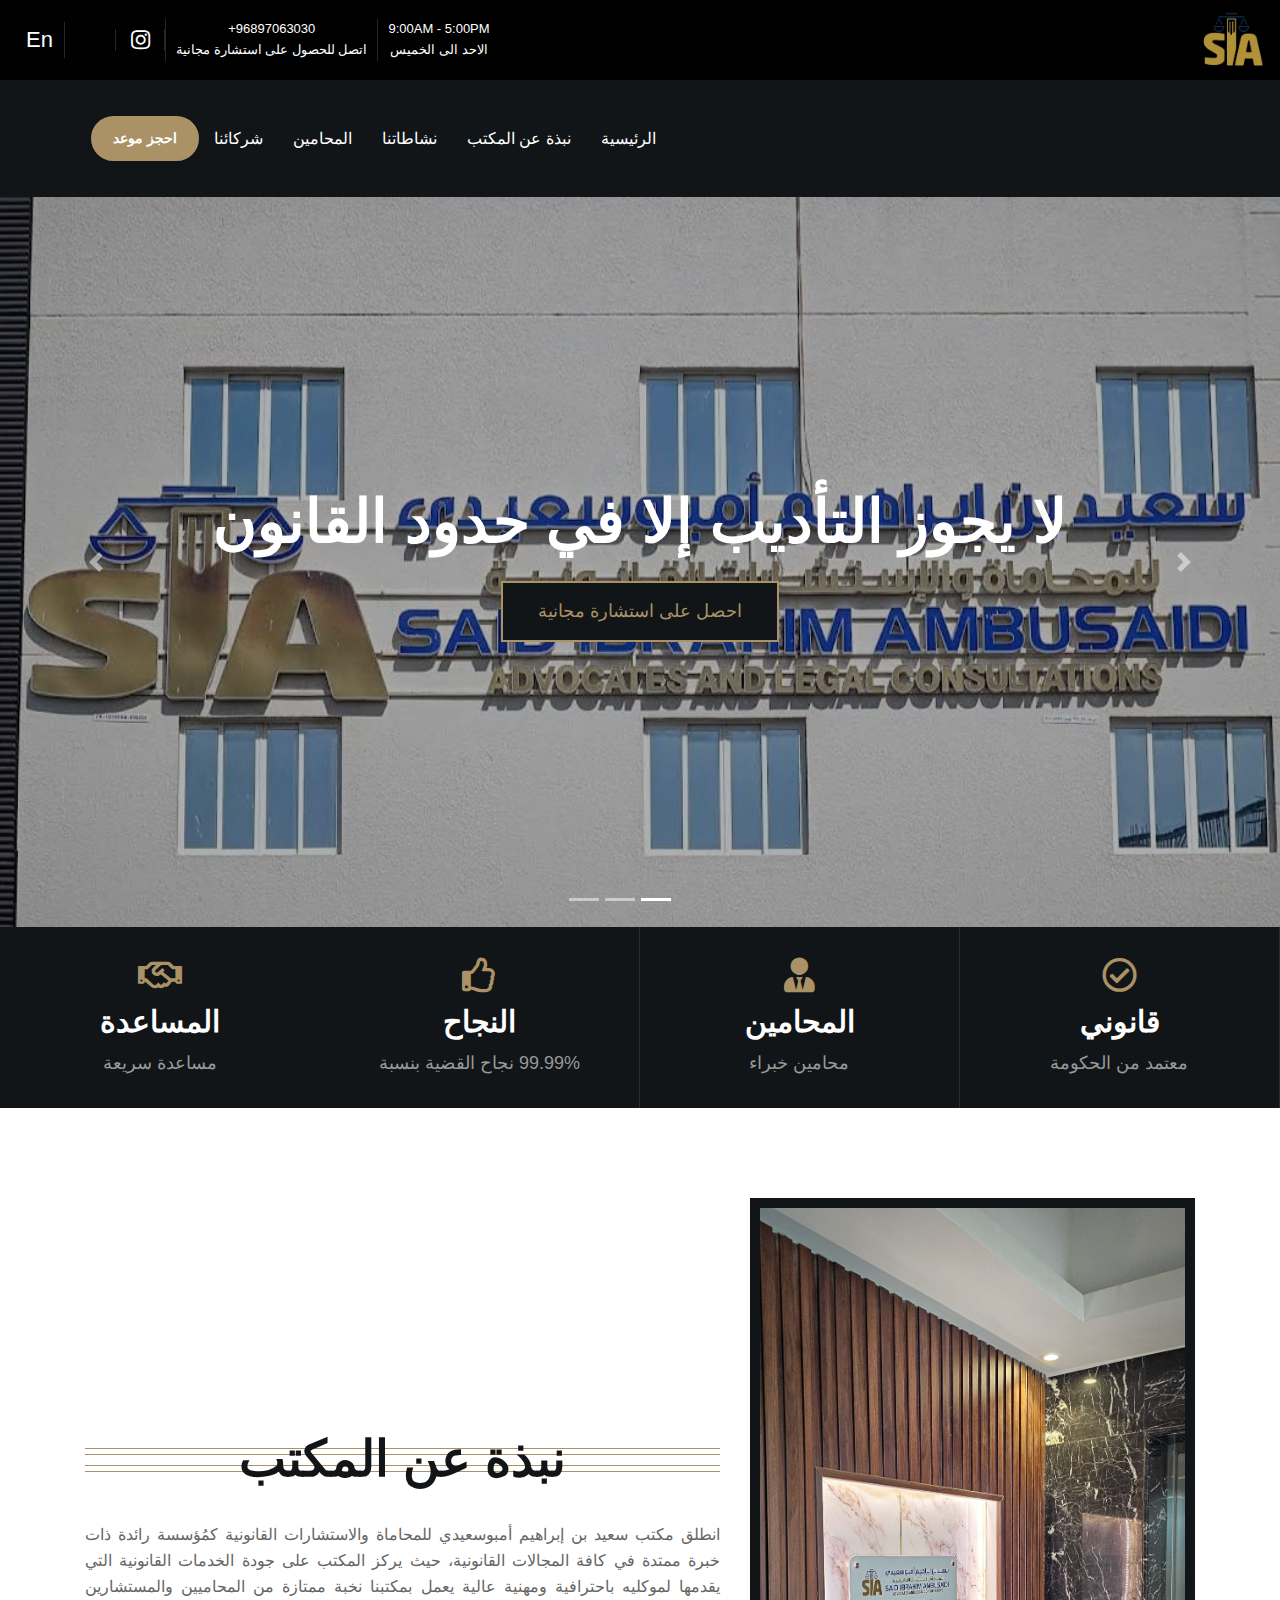
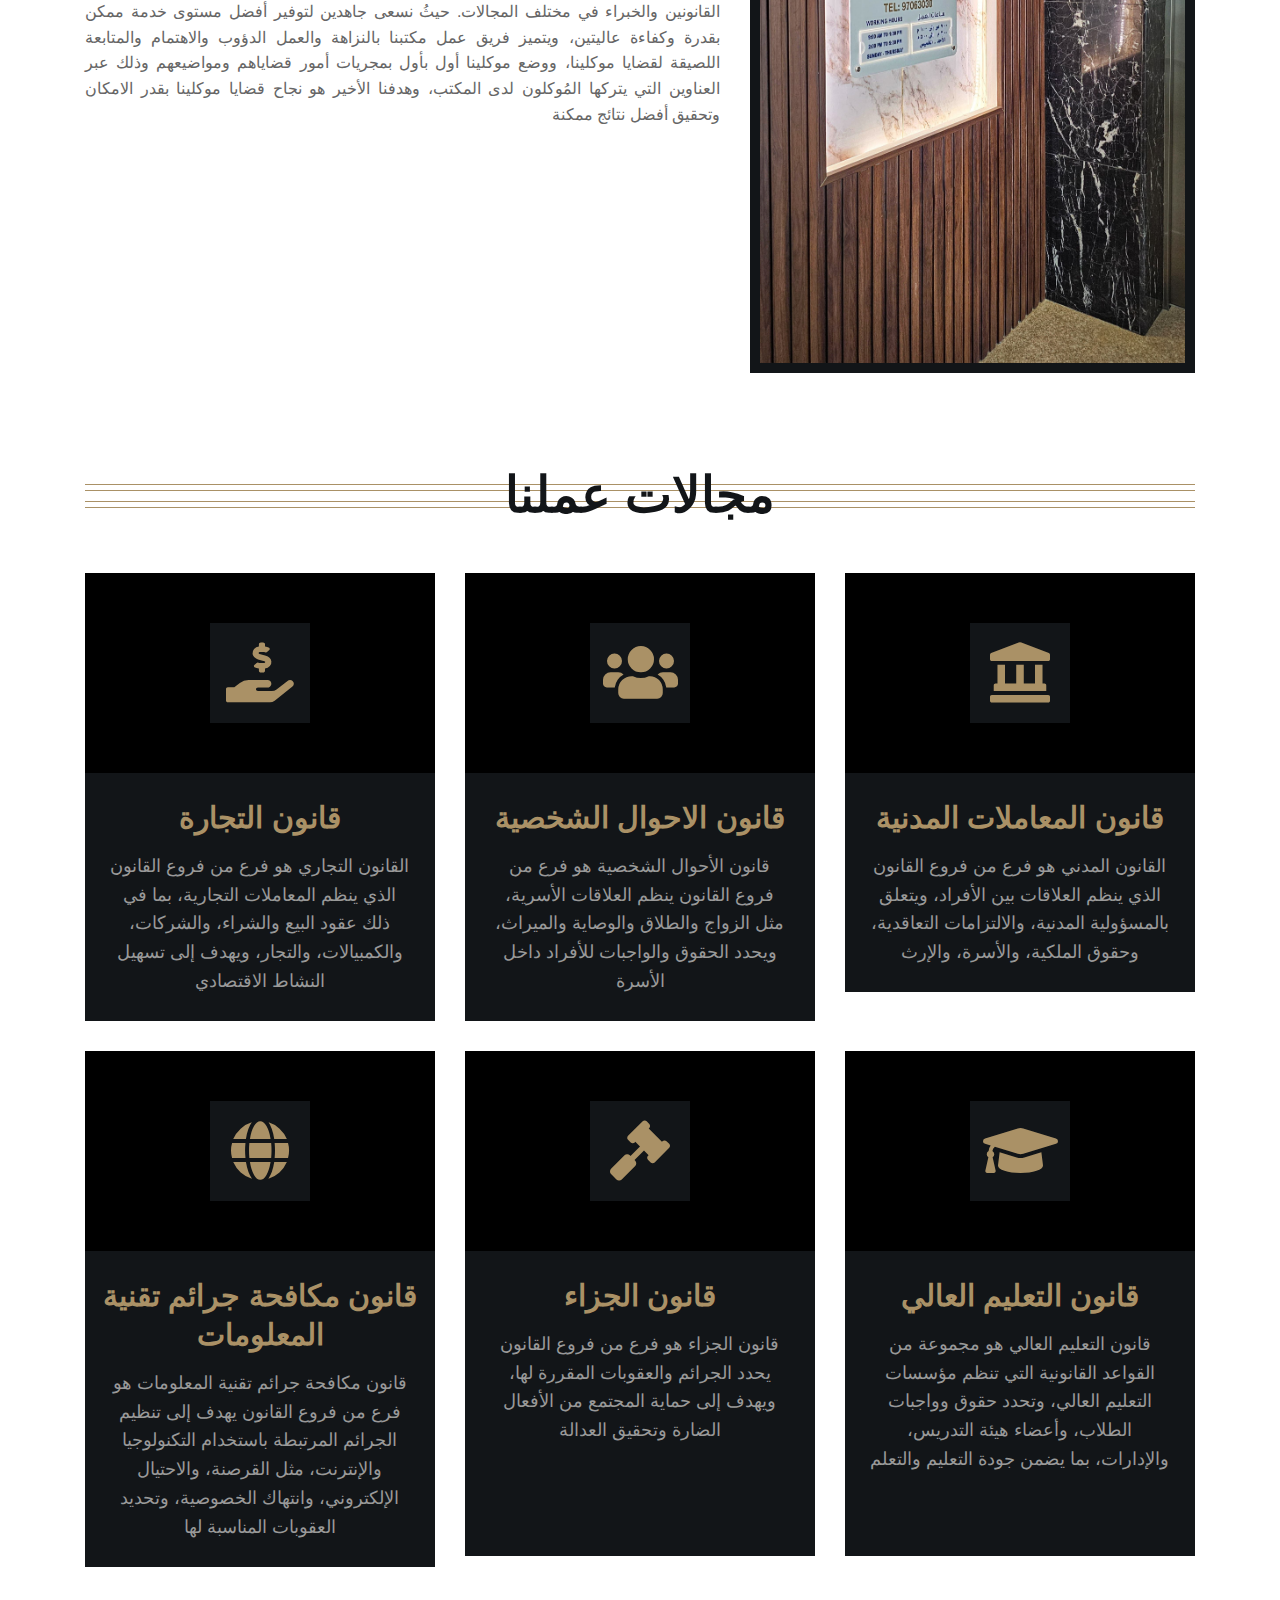
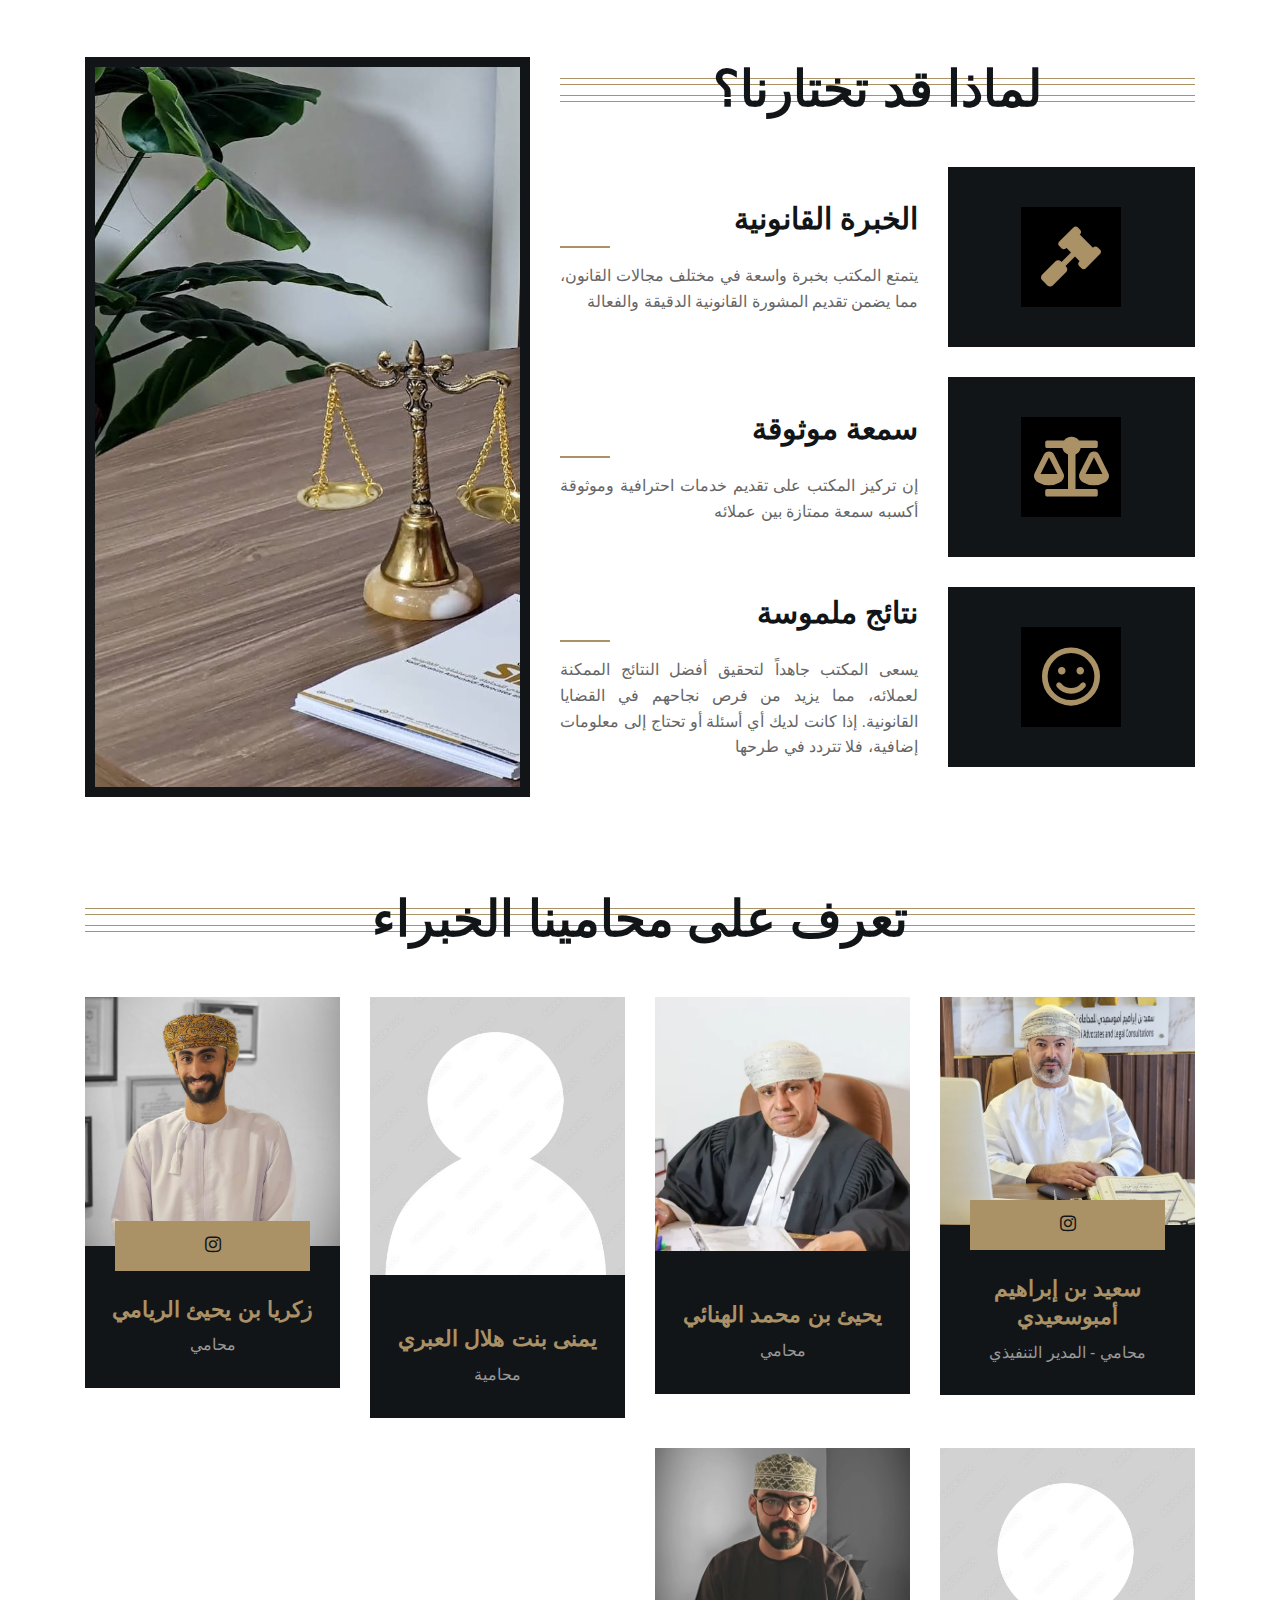
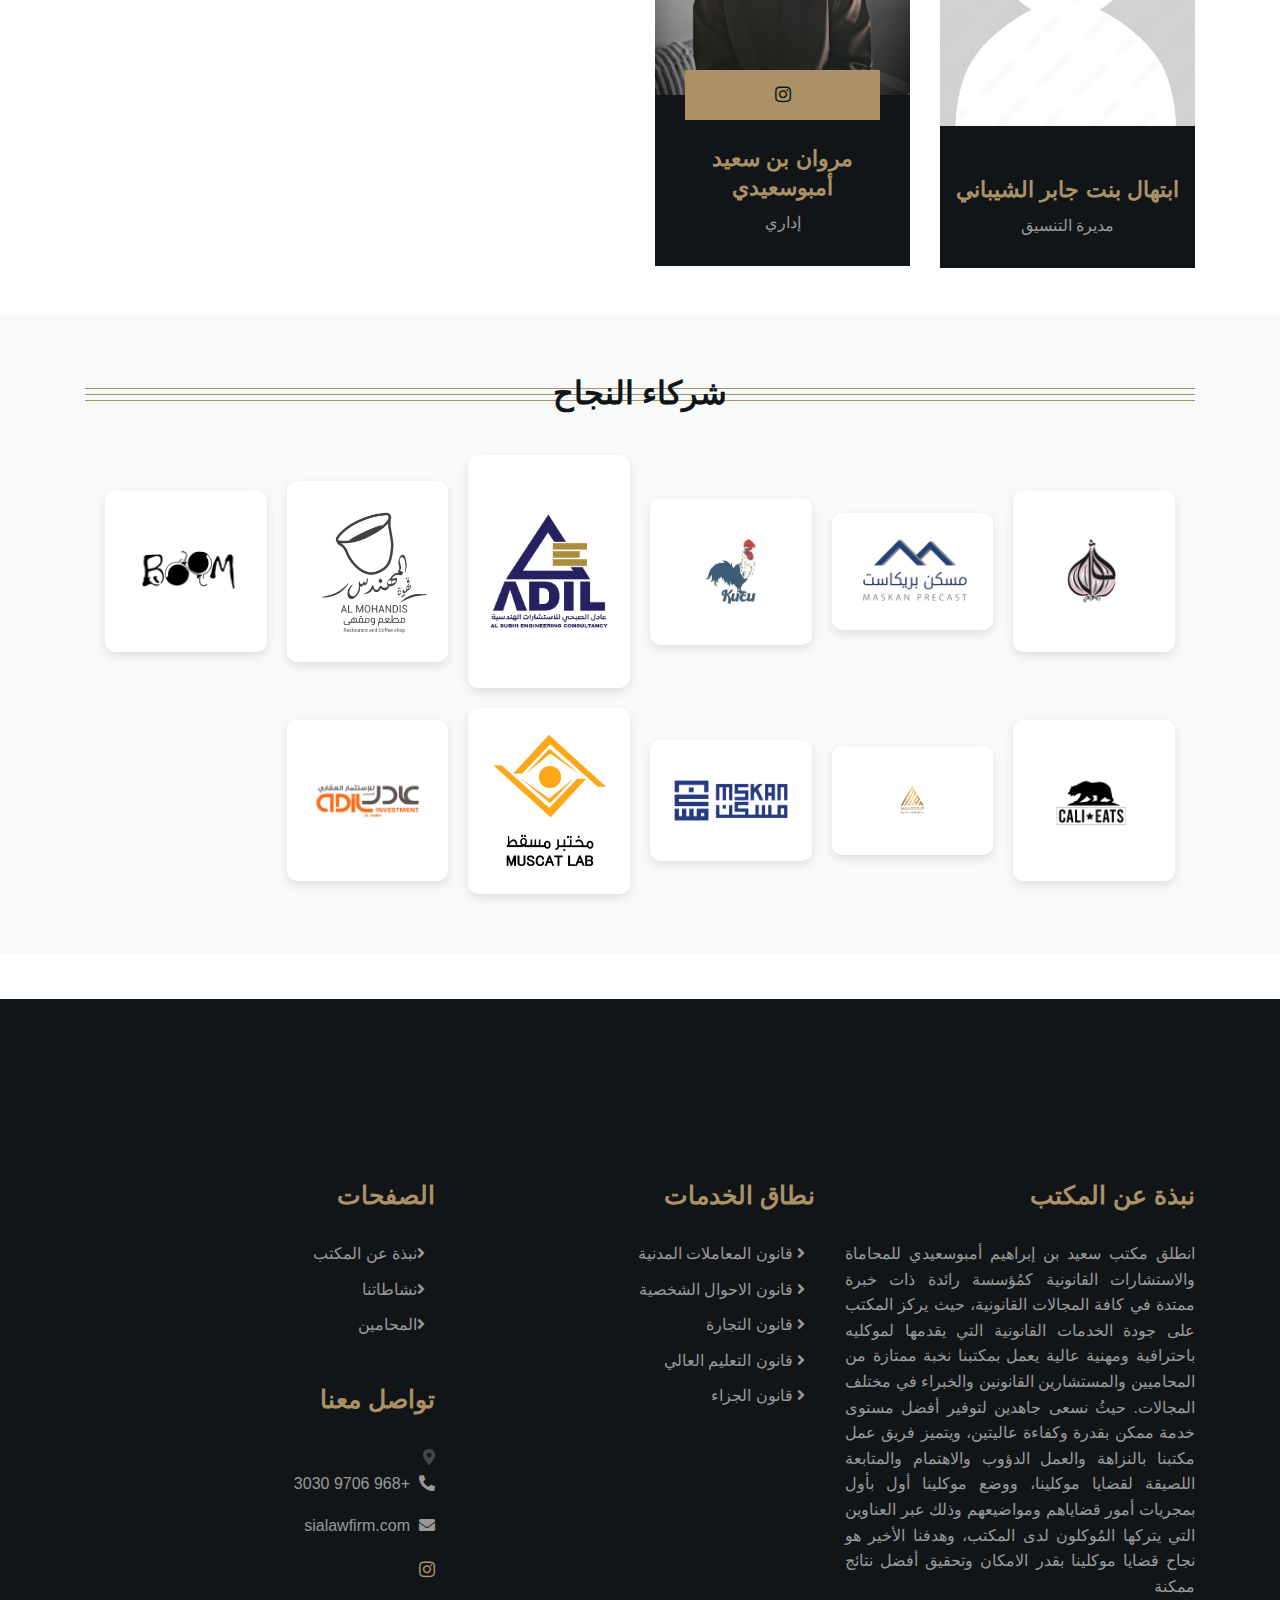
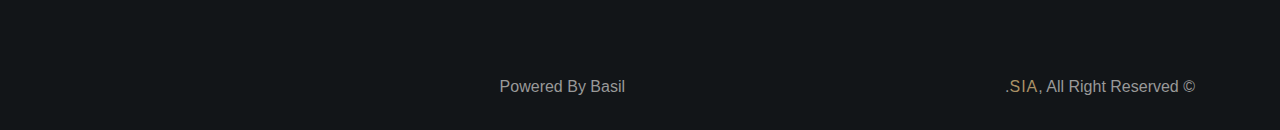
==== index.html @ b03de2af "Update index.html" ====
<!DOCTYPE html>
<html lang="ar">
    <head>
        <meta charset="utf-8">
        <title>مكتب سعيد بن إبراهيم أمبوسعيدي</title>
        <meta content="width=device-width, initial-scale=1.0" name="viewport">
        <meta content="Law Firm Website Template" name="keywords">
        <meta content="Law Firm Website Template" name="description">

        <!-- Favicon -->
        <link href="img/favicon.ico" rel="icon">

        <!-- Google Font -->
        <link href="https://fonts.googleapis.com/css2?family=EB+Garamond:ital,wght@1,600;1,700;1,800&family=Roboto:wght@400;500&display=swap" rel="stylesheet"> 
        
        <!-- CSS Libraries -->
        <link href="https://stackpath.bootstrapcdn.com/bootstrap/4.4.1/css/bootstrap.min.css" rel="stylesheet">
        <link href="https://cdnjs.cloudflare.com/ajax/libs/font-awesome/5.10.0/css/all.min.css" rel="stylesheet">
        <link href="lib/animate/animate.min.css" rel="stylesheet">
        <link href="lib/owlcarousel/assets/owl.carousel.min.css" rel="stylesheet">

        <!-- Template Stylesheet -->
        <link href="css/arabic.css" rel="stylesheet">
    </head>

    <body>
        <div class="wrapper">
          <!-- Top Bar Start -->
<div class="top-bar">
    <div class="container-fluid">
        <div class="row align-items-center">
            <!-- Logo -->
            <div class="col-auto"> <!-- Use col-auto to fit the logo size -->
                <div class="logo">
                    <a href="index.html">
                        <img src="img/logo.png" alt="Logo">
                    </a>
                </div>
            </div>

            <!-- Top Bar Right Content -->
            <div class="col">
                <div class="top-bar-right d-flex align-items-center justify-content-end">
                    <!-- Text Sections -->
                    <div class="text">
                        <p>9:00AM - 5:00PM</p>
                        <p> الاحد الى الخميس</p>
                    </div>
                    <div class="text">
                        <p>96897063030+</p>
                        <p>اتصل للحصول على استشارة مجانية</p>
                    </div>

                    <!-- Social Icons -->
                    <div class="social">
                        <a href="https://www.instagram.com/said_ambusidi/" target="_blank">
                            <i class="fab fa-instagram"></i>
                        </a>
                        <a href="https://maps.app.goo.gl/tD8fCXT9x3HHtCG5A" target="_blank" rel="noopener noreferrer"></a>
                        <a href="en.html">En</a>
                    </div>
                </div>
            </div>
        </div>
    </div>
</div>
<!-- Top Bar End -->

            <!-- Nav Bar Start -->
            <div class="nav-bar">
                <div class="container-fluid">
                    <nav class="navbar navbar-expand-lg bg-dark navbar-dark">
                        <a href="#" class="navbar-brand">القائمة</a>
                        <button type="button" class="navbar-toggler" data-toggle="collapse" data-target="#navbarCollapse">
                            <span class="navbar-toggler-icon"></span>
                        </button>

                        <div class="collapse navbar-collapse justify-content-between" id="navbarCollapse">
                            <div class="navbar-nav mr-auto">
                                <a href="index.html" class="nav-item nav-link">الرئيسية</a>
                                <a href="#about" class="nav-item nav-link">نبذة عن المكتب</a>
                                <a href="#service" class="nav-item nav-link">نشاطاتنا</a>
                                <a href="#team" class="nav-item nav-link">المحامين</a>
                                <a href="#partners" class="nav-item nav-link">شركائنا</a>
                                <a class="btn btn-primary mt-2" href="https://wa.me/96897063030" target="_blank">احجز موعد</a>
                            </div>
                        </div>
                        
                    </nav>
                </div>
            </div>
            <!-- Nav Bar End -->
            
            
            <!-- Carousel Start -->
            <div id="carousel" class="carousel slide" data-ride="carousel">
                <ol class="carousel-indicators">
                    <li data-target="#carousel" data-slide-to="0" class="active"></li>
                    <li data-target="#carousel" data-slide-to="1"></li>
                    <li data-target="#carousel" data-slide-to="2"></li>
                </ol>
                <div class="carousel-inner">
                    <div class="carousel-item active">
                        <img src="img/image1.jpg" alt="Image1">
                        <div class="carousel-caption">
                            <h1 class="animated fadeInLeft"></h1>
                            <a class="btn animated fadeInUp" href="https://wa.me/96897063030" target="_blank">احصل على استشارة مجانية</a>
                        </div>
                    </div>

                    <div class="carousel-item">
                        <img src="img/image2.jpg" alt="Image2">
                        <div class="carousel-caption">
                            <h1 class="animated fadeInLeft"></h1>
                            <a class="btn animated fadeInUp" href="https://wa.me/96897063030" target="_blank">احصل على استشارة مجانية</a>
                        </div>
                    </div>

                    <div class="carousel-item">
                        <img src="img/image3.jpg" alt="Image3">
                        <div class="carousel-caption">
                            <h1 class="animated fadeInLeft"></h1>
                            <a class="btn animated fadeInUp" href="https://wa.me/96897063030" target="_blank">احصل على استشارة مجانية</a>
                        </div>
                    </div>
                </div>

                <a class="carousel-control-prev" href="#carousel" role="button" data-slide="prev">
                    <span class="carousel-control-prev-icon" aria-hidden="true"></span>
                    <span class="sr-only">Previous</span>
                </a>
                <a class="carousel-control-next" href="#carousel" role="button" data-slide="next">
                    <span class="carousel-control-next-icon" aria-hidden="true"></span>
                    <span class="sr-only">Next</span>
                </a>
            </div>
            <!-- Carousel End -->
            
            
            <!-- Top Feature Start-->
            <div class="feature-top">
                <div class="container-fluid">
                    <div class="row align-items-center">
                        <div class="col-md-3 col-sm-6">
                            <div class="feature-item">
                                <i class="far fa-check-circle"></i>
                                <h3>قانوني</h3>
                                <p>معتمد من الحكومة</p>
                            </div>
                        </div>
                        <div class="col-md-3 col-sm-6">
                            <div class="feature-item">
                                <i class="fa fa-user-tie"></i>
                                <h3>المحامين</h3>
                                <p>محامين خبراء</p>
                            </div>
                        </div>
                        <div class="col-md-3 col-sm-6">
                            <div class="feature-item">
                                <i class="far fa-thumbs-up"></i>
                                <h3>النجاح</h3>
                                <p>99.99% نجاح القضية بنسبة</p>
                            </div>
                        </div>
                        <div class="col-md-3 col-sm-6">
                            <div class="feature-item">
                                <i class="far fa-handshake"></i>
                                <h3>المساعدة</h3>
                                <p>مساعدة سريعة</p>
                            </div>
                        </div>
                    </div>
                </div>
            </div>
            <!-- Top Feature End-->
            
            
            <!-- About Start -->
            <div id="about" class="about">
                <div class="container">
                    <div class="row align-items-center">
                        <div class="col-lg-5 col-md-6">
                            <div class="about-img">
                                <img src="img/image4.jpg" alt="Image">
                            </div>
                        </div>
                        <div class="col-lg-7 col-md-6">
                            <div  class="section-header">
                                <h2>نبذة عن المكتب</h2>
                            </div>
                            <div class="about-text">
                                <p>
                                    انطلق مكتب سعيد بن إبراهيم أمبوسعيدي للمحاماة والاستشارات القانونية كمُؤسسة رائدة ذات خبرة ممتدة في كافة المجالات القانونية، حيث يركز المكتب على جودة الخدمات القانونية التي يقدمها لموكليه باحترافية ومهنية عالية يعمل بمكتبنا نخبة ممتازة من المحاميين والمستشارين القانونين والخبراء في مختلف المجالات. حيثُ نسعى جاهدين لتوفير أفضل مستوى خدمة ممكن بقدرة وكفاءة عاليتين، ويتميز فريق عمل مكتبنا بالنزاهة والعمل الدؤوب والاهتمام والمتابعة اللصيقة لقضايا موكلينا، ووضع موكلينا أول بأول بمجريات أمور قضاياهم ومواضيعهم وذلك عبر العناوين التي يتركها المُوكلون لدى المكتب، وهدفنا الأخير هو نجاح قضايا موكلينا بقدر الامكان وتحقيق أفضل نتائج ممكنة                                </p>
                                
                               
                            </div>
                        </div>
                    </div>
                </div>
            </div>
            <!-- About End -->


            <!-- Service Start -->
            <div id="service" class="service">
                <div class="container">
                    <div class="section-header">
                        <h2>مجالات عملنا</h2>
                    </div>
                    <div class="row">
                        <div class="col-lg-4 col-md-6">
                            <div class="service-item">
                                <div class="service-icon">
                                    <i class="fa fa-landmark"></i>
                                </div>
                                <h3>قانون المعاملات المدنية</h3>
                                <p>
                                    القانون المدني هو فرع من فروع القانون الذي ينظم العلاقات بين الأفراد، ويتعلق بالمسؤولية المدنية، والالتزامات التعاقدية، وحقوق الملكية، والأسرة، والإرث                                </p>
                               
                            </div>
                        </div>
                        <div class="col-lg-4 col-md-6">
                            <div class="service-item">
                                <div class="service-icon">
                                    <i class="fa fa-users"></i>
                                </div>
                                <h3>قانون الاحوال الشخصية</h3>
                                <p>
                                    قانون الأحوال الشخصية هو فرع من فروع القانون ينظم العلاقات الأسرية، مثل الزواج والطلاق والوصاية والميراث، ويحدد الحقوق والواجبات للأفراد داخل الأسرة                                </p>
                            </div>
                        </div>
                        <div class="col-lg-4 col-md-6">
                            <div class="service-item">
                                <div class="service-icon">
                                    <i class="fa fa-hand-holding-usd"></i>
                                </div>
                                <h3>قانون التجارة</h3>
                                <p>
                                    القانون التجاري هو فرع من فروع القانون الذي ينظم المعاملات التجارية، بما في ذلك عقود البيع والشراء، والشركات، والكمبيالات، والتجار، ويهدف إلى تسهيل النشاط الاقتصادي                                </p>
                        
                            </div>
                        </div>
                        <div class="col-lg-4 col-md-6">
                            <div class="service-item">
                                <div class="service-icon">
                                    <i class="fa fa-graduation-cap"></i>
                                </div>
                                <h3>قانون التعليم العالي</h3>
                                <p>
                                    قانون التعليم العالي هو مجموعة من القواعد القانونية التي تنظم مؤسسات التعليم العالي، وتحدد حقوق وواجبات الطلاب، وأعضاء هيئة التدريس، والإدارات، بما يضمن جودة التعليم والتعلم
                                    <br> <br><br>
                                </p>
                    
                            </div>
                        </div>
                        <div class="col-lg-4 col-md-6">
                            <div class="service-item">
                                <div class="service-icon">
                                    <i class="fa fa-gavel"></i>
                                </div>
                                <h3>قانون الجزاء</h3>
                                <p>
                                    قانون الجزاء هو فرع من فروع القانون يحدد الجرائم والعقوبات المقررة لها، ويهدف إلى حماية المجتمع من الأفعال الضارة وتحقيق العدالة
                                    <br> <br><br><br>                                
                                </p>
                            
                            </div>
                        </div>
                        <div class="col-lg-4 col-md-6">
                            <div class="service-item">
                                <div class="service-icon">
                                    <i class="fa fa-globe"></i>
                                </div>
                                <h3>قانون مكافحة جرائم تقنية المعلومات</h3>
                                <p>
                                    قانون مكافحة جرائم تقنية المعلومات هو فرع من فروع القانون يهدف إلى تنظيم الجرائم المرتبطة باستخدام التكنولوجيا والإنترنت، مثل القرصنة، والاحتيال الإلكتروني، وانتهاك الخصوصية، وتحديد العقوبات المناسبة لها                               
                            </div>
                        </div>
                    </div>
                </div>
            </div>
            <!-- Service End -->
            
            
            <!-- Feature Start -->
            <div class="feature">
                <div class="container">
                    <div class="row">
                        <div class="col-md-7">
                            <div class="section-header">
                                <h2>لماذا قد تختارنا؟ </h2>
                            </div>
                            <div class="row align-items-center feature-item">
                                <div class="col-5">
                                    <div class="feature-icon">
                                        <i class="fa fa-gavel"></i>
                                    </div>
                                </div>
                                <div class="col-7">
                                    <h3>الخبرة القانونية</h3>
                                    <p>
                                        يتمتع المكتب بخبرة واسعة في مختلف مجالات القانون، مما يضمن تقديم المشورة القانونية الدقيقة والفعالة
                                    </p>
                                </div>
                            </div>
                            <div class="row align-items-center feature-item">
                                <div class="col-5">
                                    <div class="feature-icon">
                                        <i class="fa fa-balance-scale"></i>
                                    </div>
                                </div>
                                <div class="col-7">
                                    <h3>سمعة موثوقة</h3>
                                    <p>
                                        إن تركيز المكتب على تقديم خدمات احترافية وموثوقة أكسبه سمعة ممتازة بين عملائه
                                    </div>
                            </div>
                            <div class="row align-items-center feature-item">
                                <div class="col-5">
                                    <div class="feature-icon">
                                        <i class="far fa-smile"></i>
                                    </div>
                                </div>
                                <div class="col-7">
                                    <h3>نتائج ملموسة</h3>
                                    <p>
                                        يسعى المكتب جاهداً لتحقيق أفضل النتائج الممكنة لعملائه، مما يزيد من فرص نجاحهم في القضايا القانونية. إذا كانت لديك أي أسئلة أو تحتاج إلى معلومات إضافية، فلا تتردد في طرحها
                                    </div>
                            </div>
                        </div>
                        <div class="col-md-5">
                            <div class="feature-img">
                                <img src="img/image5.jpg" alt="Image">
                            </div>
                        </div>
                    </div>
                </div>
            </div>
            <!-- Feature End -->
            
            
            <!-- Team Start -->
            <div id="team" class="team">
                <div class="container">
                    <div class="section-header">
                        <h2>تعرف على محامينا الخبراء</h2>
                    </div>
                    <div class="row">
                        <div class="col-lg-3 col-md-6">
                            <div class="team-item">
                                <div class="team-img">
                                    <img src="img/said.jpg" alt="Said Image">
                                </div>
                                <div class="team-text">
                                    <h2>سعيد بن إبراهيم أمبوسعيدي</h2>
                                    <p> محامي - المدير التنفيذي </p>
                                    <div class="team-social">
                                        <a href="https://www.instagram.com/said_ambusidi/" target="_blank"><i class="fab fa-instagram"></i></a>

                                    </div>
                                </div>
                            </div>
                        </div>
                        
                        
                        <div class="col-lg-3 col-md-6">
                            <div class="team-item">
                                <div class="team-img">
                                    <img src="img/yahya.jpg" alt="Team Image" >
                                </div>
                                <div class="team-text">
                                    <h2>يحيئ بن محمد الهنائي</h2>
                                    <p>محامي</p>
                                    
                                </div>
                            </div>
                        </div>
                        <div class="col-lg-3 col-md-6">
                            <div class="team-item">
                                <div class="team-img">
                                    <img src="img/blank.jpg" alt="Team Image">
                                </div>
                                <div class="team-text">
                                    <h2> يمنى بنت هلال العبري</h2>
                                    <p>محامية</p>
                                    
                                </div>
                            </div>
                        </div>

                        <div class="col-lg-3 col-md-6">
                            <div class="team-item">
                                <div class="team-img">
                                    <img src="img/zakariya.jpeg" alt="Zakaria Image" >
                                </div>
                                <div class="team-text">
                                    <h2>زكريا بن يحيئ الريامي</h2>
                                    <p>محامي</p>
                                    <div class="team-social">
                                        <a href="https://www.instagram.com/llzak7/" target="_blank"><i class="fab fa-instagram"></i></a>

                                    </div>
                                </div>
                            </div>
                        </div>
                        
                        <div class="col-lg-3 col-md-6">
                            <div class="team-item">
                                <div class="team-img">
                                    <img src="img/blank.jpg" alt="Team Image">
                                </div>
                                <div class="team-text">
                                    <h2>ابتهال بنت جابر الشيباني</h2>
                                    <p>مديرة التنسيق</p>
                                    
                                </div>
                            </div>
                        </div>
                        <div class="col-lg-3 col-md-6">
                            <div class="team-item">
                                <div class="team-img">
                                    <img src="img/marwan.jpeg" alt="Marwan Image" >
                                </div>
                                <div class="team-text">
                                    <h2>مروان بن سعيد أمبوسعيدي</h2>
                                    <p>إداري                                            </p>
                                    <div class="team-social">
                                        <a href="https://www.instagram.com/marwan_ambusaidi/" target="_blank"><i class="fab fa-instagram"></i></a>
                                        
                                    </div>
                                </div>
                            </div>
                        </div>
                    </div>
                </div>
            </div>
            <!-- Team End -->


            

           <!-- Partners Start -->
<div id="partners" class="partners">
    <div class="container">
        <div class="section-header">
            <h2>شركاء النجاح</h2>
        </div>
        <div class="partners-grid">
            <div class="partner-item">
                <img src="img/thoum.png" alt="Thoum">
            </div>
            <div class="partner-item">
                <img src="img/maskan.png" alt="Maskan">
            </div>
            <div class="partner-item">
                <img src="img/kuco.png" alt="Kuco">
            </div>
            <div class="partner-item">
                <img src="img/adil.png" alt="Adil">
            </div>
            <div class="partner-item">
                <img src="img/mohandis.png" alt="Mohandis">
            </div>
            <div class="partner-item">
                <img src="img/boom.png" alt="Boom">
            </div>
            <div class="partner-item">
                <img src="img/cali.png" alt="Cali">
            </div>
            <div class="partner-item">
                <img src="img/maa.png" alt="Maa">
            </div>
            <div class="partner-item">
                <img src="img/mskan.png" alt="Mskan">
            </div>
            <div class="partner-item">
                <img src="img/muscatlab.png" alt="Muscat Lab">
            </div>
            <div class="partner-item">
                <img src="img/adilinvest.png" alt="Adil Invest">
            </div>
        </div>
    </div>
</div>
<!-- Partners End -->


            <!-- Footer Start -->
            <div class="footer">
                <div class="container">
                    <div class="row">
                        <!-- About Section -->
                        <div class="col-md-6 col-lg-4">
                            <div class="footer-about">
                                <h2>نبذة عن المكتب</h2>
                                <p>
                                    انطلق مكتب سعيد بن إبراهيم أمبوسعيدي للمحاماة والاستشارات القانونية كمُؤسسة رائدة ذات خبرة ممتدة في كافة المجالات القانونية، حيث يركز المكتب على جودة الخدمات القانونية التي يقدمها لموكليه باحترافية ومهنية عالية يعمل بمكتبنا نخبة ممتازة من المحاميين والمستشارين القانونين والخبراء في مختلف المجالات. حيثُ نسعى جاهدين لتوفير أفضل مستوى خدمة ممكن بقدرة وكفاءة عاليتين، ويتميز فريق عمل مكتبنا بالنزاهة والعمل الدؤوب والاهتمام والمتابعة اللصيقة لقضايا موكلينا، ووضع موكلينا أول بأول بمجريات أمور قضاياهم ومواضيعهم وذلك عبر العناوين التي يتركها المُوكلون لدى المكتب، وهدفنا الأخير هو نجاح قضايا موكلينا بقدر الامكان وتحقيق أفضل نتائج ممكنة
                                </p>
                            </div>
                        </div>
            
                        <!-- Services Section -->
                        <div class="col-md-6 col-lg-4">
                            <div class="footer-link">
                                <h2>نطاق الخدمات</h2>
                                <a> قانون المعاملات المدنية </a>
                                <a href=""> قانون الاحوال الشخصية </a>
                                <a href=""> قانون التجارة </a>
                                <a href=""> قانون التعليم العالي </a>
                                <a href=""> قانون الجزاء </a>
                            </div>
                        </div>
            
                        <!-- Pages & Contact Section -->
                        <div class="col-md-6 col-lg-4">
                            <div class="footer-link">
                                <h2>الصفحات</h2>
                                <a href="#about">نبذة عن المكتب</a>
                                <a href="#service">نشاطاتنا</a>
                                <a href="#team">المحامين</a>
                            </div>
            
                            <div class="footer-contact">
                                <h2>تواصل معنا</h2>
                                <a href="https://maps.app.goo.gl/tD8fCXT9x3HHtCG5A" target="_blank"><i class="fa fa-map-marker-alt"></i></a>
                                <p><i class="fa fa-phone-alt"></i>+968 9706 3030</p>
                                <p><i class="fa fa-envelope"></i>sialawfirm.com</p>
                                <div class="footer-social">
                                    <a href="https://www.instagram.com/said_ambusidi/" target="_blank"><i class="fab fa-instagram"></i></a>
                                </div>
                            </div>
                        </div>
                    </div>
                </div>
            
                <!-- Copyright Section -->
                <div class="container copyright">
                    <div class="row">
                        <div class="col-md-6">
                            <p>&copy; <a href="https://sialawfirm.com">SIA</a>, All Right Reserved.</p>
                        </div>
                        <div class="col-md-6">
                            <p>Powered By Basil</p>
                        </div>
                    </div>
                </div>
            </div>
            <!-- Footer End -->
            
            <a href="#" class="back-to-top"><i class="fa fa-chevron-up"></i></a>
        </div>

        <!-- JavaScript Libraries -->
        <script src="https://code.jquery.com/jquery-3.4.1.min.js"></script>
        <script src="https://stackpath.bootstrapcdn.com/bootstrap/4.4.1/js/bootstrap.bundle.min.js"></script>
        <script src="lib/easing/easing.min.js"></script>
        <script src="lib/owlcarousel/owl.carousel.min.js"></script>
        <script src="lib/isotope/isotope.pkgd.min.js"></script>

        <!-- Template Javascript -->
        <script src="js/arabic.js"></script>
    </body>
</html>
---- css/arabic.css ----
/*******************************/
/********* General CSS *********/
/*******************************/
/* Base Styles */
body {
    color: #666666;
    background: #ffffff;
    font-family: 'Tajawal', sans-serif; /* Arabic-friendly font */
    font-weight: 400;
    font-size: 16px; /* Base font size */
    line-height: 1.6; /* Adjust line height for better readability */
    direction: rtl; /* Right-to-left for Arabic */
    text-align: justify; /* Align text to the right */


}



/* Headings */
h1,
h2,
h3,
h4,
h5,
h6 {
    font-family: 'Tajawal', sans-serif; /* Arabic-friendly font */
    font-weight: 700; /* Bold for headings */
    font-style: normal; /* Remove italic for Arabic */
    color: #121518;
    line-height: 1.3; /* Adjust line height for headings */
}

h1 {
    font-size: 2.5rem; /* Adjust heading sizes as needed */
}

h2 {
    font-size: 2rem;
}

h3 {
    font-size: 1.75rem;
}

h4 {
    font-size: 1.5rem;
}

h5 {
    font-size: 1.25rem;
}

h6 {
    font-size: 1rem;
}

/* Links */
a {
    color: #454545;
    transition: color 0.3s ease; /* Smooth color transition */
    text-decoration: none; /* Remove underline */
}

a:hover,
a:active,
a:focus {
    color: #aa9166;
    outline: none;
}

/* Buttons */
.btn:focus {
    box-shadow: none;
}

/* Wrapper */
.wrapper {
    position: relative;
    width: 100%;
    max-width: 1366px;
    margin: 0 auto;
    background: #ffffff;
}

/* Back to Top Button */
.back-to-top {
    position: fixed;
    display: none;
    background: #aa9166;
    color: #121518;
    width: 44px;
    height: 44px;
    text-align: center;
    line-height: 1;
    font-size: 22px;
    left: 15px; /* Adjusted for RTL */
    bottom: 15px;
    transition: background 0.5s;
    z-index: 9;
    border-radius: 50%; /* Rounded corners */
}

.back-to-top:hover {
    color: #aa9166;
    background: #121518;
}

.back-to-top i {
    padding-top: 10px;
}

/* Media Queries for Responsive Design */
@media (max-width: 768px) {
    body {
        font-size: 14px; /* Smaller base font size for mobile */
    }

    h1 {
        font-size: 2rem; /* Adjust heading sizes for mobile */
    }

    h2 {
        font-size: 1.75rem;
    }

    h3 {
        font-size: 1.5rem;
    }

    h4 {
        font-size: 1.25rem;
    }

    h5 {
        font-size: 1.1rem;
    }

    h6 {
        font-size: 1rem;
    }

    .back-to-top {
        left: 10px; /* Adjusted for RTL on mobile */
        bottom: 10px;
        width: 40px;
        height: 40px;
        font-size: 20px;
    }
}


/**********************************/
/********** Top Bar CSS ***********/
/**********************************/
/* Top Bar Container */
.top-bar {
    background: #000000;
    padding: 10px 0;
}

/* Logo Section */
.top-bar .logo {
    padding: 0; /* Remove padding */
    margin: 0; /* Remove margin */
}

.top-bar .logo img {
    max-height: 60px; /* Adjust logo height */
    width: auto; /* Maintain aspect ratio */
}

/* Top Bar Right Section */
.top-bar .top-bar-right {
    display: flex;
    align-items: center;
    justify-content: flex-end;
    flex-wrap: nowrap; /* Prevent wrapping */
    overflow-x: auto; /* Enable horizontal scrolling if needed */
    -webkit-overflow-scrolling: touch; /* Smooth scrolling on iOS */
}

/* Text Sections */
.top-bar .text {
    display: flex;
    flex-direction: column;
    align-items: center;
    justify-content: center;
    padding: 0 10px;
    border-left: 1px solid rgba(255, 255, 255, 0.15);
    flex-shrink: 0; /* Prevent shrinking */
}

.top-bar .text p {
    color: #ffffff;
    font-size: 13px; /* Default font size */
    margin: 0;
}

/* Social Icons Section */
.top-bar .social {
    display: flex;
    align-items: center;
    justify-content: flex-end;
    flex-shrink: 0; /* Prevent shrinking */
}

.top-bar .social a {
    display: flex;
    align-items: center;
    justify-content: center;
    width: 50px; /* Adjust width */
    height: 100%;
    font-size: 22px; /* Default icon size */
    color: #ffffff;
    border-right: 1px solid rgba(255, 255, 255, 0.15);
}

.top-bar .social a:first-child {
    border-left: 1px solid rgba(255, 255, 255, 0.15);
}

.top-bar .social a:hover {
    color: #aa9166;
    background: #ffffff;
}

/* Media Queries for Mobile Devices */
@media (max-width: 768px) {
    .top-bar .logo img {
        max-height: 40px; /* Reduce logo size for mobile */
    }

    .top-bar .text p {
        font-size: 7px; /* Reduce font size for mobile */
    }

    .top-bar .social a {
        width: 40px; /* Reduce width for mobile */
        font-size: 18px; /* Reduce icon size for mobile */
    }
}



/**********************************/
/*********** Nav Bar CSS **********/
/**********************************/
/* Nav Bar Container */
.nav-bar {
    position: relative;
    padding: 20px 0;
    transition: .3s;
}

.nav-bar.nav-sticky {
    position: fixed;
    top: 0;
    width: 100%;
    padding: 10px 0;
    box-shadow: 0 2px 5px rgba(0, 0, 0, .3);
    z-index: 999;
}

/* Navbar Links */
.navbar-nav {
    display: flex;
    align-items: center;
    justify-content: flex-start; /* Align items to the start */
    flex-wrap: nowrap; /* Prevent wrapping */
}

.navbar-dark .navbar-nav .nav-link,
.navbar-dark .navbar-nav .nav-link:focus,
.navbar-dark .navbar-nav .nav-link:hover,
.navbar-dark .navbar-nav .nav-link.active {
    padding: 10px 15px; /* Adjust padding */
    color: #ffffff;
    font-size: 16px; /* Adjust font size */
    white-space: nowrap; /* Prevent text from wrapping */
}

.navbar-dark .navbar-nav .nav-link:hover,
.navbar-dark .navbar-nav .nav-link.active {
    color: #aa9166;
    transition: none;
}

/* Media Queries for Larger Screens */
@media (min-width: 992px) {
    .nav-bar {
        padding: 20px 60px;
    }

    .nav-bar.nav-sticky {
        padding: 10px 60px;
    }

    .nav-bar,
    .nav-bar .navbar {
        background: #121518 !important;
    }

    .nav-bar .navbar-brand {
        display: none;
    }

    .nav-bar a.nav-link {
        padding: 8px 15px; /* Adjust padding */
        font-size: 16px; /* Adjust font size */
        text-transform: uppercase;
    }
}

/* Media Queries for Smaller Screens */
@media (max-width: 991.98px) {
    .nav-bar,
    .nav-bar .navbar {
        padding: 3px 0;
        background: #121518 !important;
    }

    .nav-bar a.nav-link {
        padding: 5px; /* Adjust padding */
        font-size: 14px; /* Adjust font size */
    }

    .navbar-nav {
        flex-direction: column; /* Stack items vertically on smaller screens */
        align-items: flex-start;
    }

    .navbar-nav .nav-item {
        margin: 5px 0; /* Add spacing between stacked items */
    }
}
/* Button (احجز موعد) */
.nav-bar .btn {
    display: block;
    width: 90%; /* Take most of the menu width with some margin */
    max-width: 250px; /* Ensure it doesn’t grow too large on wider screens */
    margin: 8px auto; /* Center the button with spacing around */
    padding: 10px 20px; /* Slightly larger padding for a modern look */
    text-align: center;
    font-size: 14px; /* Smaller font to fit well in mobile menus */
    font-weight: 600; /* Slightly bold text for readability */
    text-transform: uppercase;
    color: #ffffff; /* White text for contrast */
    background-color: #aa9166; /* Previous solid color */
    border: 2px solid #aa9166; /* Previous border color */
    border-radius: 25px; /* Smooth rounded corners */
    box-shadow: 0 3px 5px rgba(0, 0, 0, 0.1); /* Subtle shadow for depth */
    transition: all 0.3s ease; /* Smooth hover effects */
    cursor: pointer;
}

.nav-bar .btn:hover {
    background-color: #8a7350; /* Darker shade on hover */
    border-color: #8a7350; /* Darker border on hover */
    transform: translateY(-2px); /* Slight lift on hover */
    box-shadow: 0 5px 8px rgba(0, 0, 0, 0.15); /* Enhanced shadow on hover */
}

/* Media Queries for Smaller Screens */
@media (max-width: 991.98px) {
    .nav-bar .btn {
        width: 100%; /* Full width within the menu */
        max-width: none; /* Remove max-width constraint for smaller screens */
        padding: 10px 10px; /* Adjust padding for better fit */
        font-size: 13px; /* Slightly smaller font for compact design */
    }
}




/*******************************/
/******** Carousel CSS *********/
/*******************************/
.carousel {
    position: relative;
    width: 100%;
    height: calc(100vh - 170px);
    margin: 0 auto;
    text-align: center;
    overflow: hidden;
}

.carousel .carousel-inner,
.carousel .carousel-item {
    position: relative;
    width: 100%;
    height: 100%;
}

.carousel .carousel-item img {
    width: 100%;
    height: 100%;
    object-fit: cover;
}

.carousel .carousel-item::after {
    position: absolute;
    content: "";
    width: 100%;
    height: 100%;
    top: 0;
    left: 0;
    background: rgba(0, 0, 0, .3);
    z-index: 1;
}

.carousel .carousel-caption {
    position: absolute;
    top: 0;
    bottom: 0;
    display: flex;
    align-items: center;
    justify-content: center;
    flex-direction: column;
    height: calc(100vh - 170px);
}

.carousel .carousel-caption h1 {
    color: #ffffff;
    font-size: 60px;
    font-weight: 700;
    margin-bottom: 20px;
}

.carousel .carousel-caption p {
    color: #ffffff;
    font-size: 25px;
    margin-bottom: 25px;
}

.carousel .carousel-caption .btn {
    padding: 15px 35px;
    font-size: 18px;
    font-weight: 500;
    letter-spacing: 1px;
    text-transform: uppercase;
    color: #aa9166;
    background: #121518;
    border: 2px solid #aa9166;
    border-radius: 0;
    transition: .3s;
}

.carousel .carousel-caption .btn:hover {
    color: #121518;
    background: #aa9166;
}

@media (max-width: 767.98px) {
    .carousel .carousel-caption h1 {
        font-size: 40px;
        font-weight: 700;
    }
    
    .carousel .carousel-caption p {
        font-size: 20px;
    }
    
    .carousel .carousel-caption .btn {
        padding: 12px 30px;
        font-size: 18px;
        font-weight: 500;
        letter-spacing: 0;
    }
}

@media (max-width: 575.98px) {
    .carousel .carousel-caption h1 {
        font-size: 30px;
        font-weight: 500;
    }
    
    .carousel .carousel-caption p {
        font-size: 16px;
    }
    
    .carousel .carousel-caption .btn {
        padding: 10px 25px;
        font-size: 16px;
        font-weight: 400;
        letter-spacing: 0;
    }
}

.carousel .animated {
    -webkit-animation-duration: 1.5s;
    animation-duration: 1.5s;
}


/*******************************/
/******* Page Header CSS *******/
/*******************************/
.page-header {
    position: relative;
    margin-bottom: 45px;
    padding: 90px 0;
    text-align: center;
    background: #aa9166;
}

.page-header h2 {
    position: relative;
    color: #121518;
    font-size: 60px;
    font-weight: 700;
    margin-bottom: 20px;
    padding-bottom: 5px;
}

.page-header h2::after {
    position: absolute;
    content: "";
    width: 100px;
    height: 2px;
    left: calc(50% - 50px);
    bottom: 0;
    background: #121518;
}

.page-header a {
    position: relative;
    padding: 0 12px;
    font-size: 22px;
    color: #121518;
}

.page-header a:hover {
    color: #ffffff;
}

.page-header a::after {
    position: absolute;
    content: "/";
    width: 8px;
    height: 8px;
    top: -2px;
    right: -7px;
    text-align: center;
    color: #121518;
}

.page-header a:last-child::after {
    display: none;
}

@media (max-width: 767.98px) {
    .page-header h2 {
        font-size: 35px;
    }
    
    .page-header a {
        font-size: 18px;
    }
}


/*******************************/
/******* Section Header ********/
/*******************************/
.section-header {
    position: relative;
    width: 100%;
    text-align: center;
    margin-bottom: 45px;
}

.section-header h2 {
    margin: 0;
    position: relative;
    font-size: 50px;
    font-weight: 700;
    white-space: nowrap;
    z-index: 1;
}

.section-header h2::before {
    position: absolute;
    content: "";
    width: 100%;
    height: 7px;
    left: 0;
    top: 21px;
    background: transparent;
    border-top: 1px solid #aa9166;
    border-bottom: 1px solid #aa9166;
    z-index: -1;
}

.section-header h2::after {
    position: absolute;
    content: "";
    width: 100%;
    height: 7px;
    left: 0;
    bottom: 20px;
    background: transparent;
    border-top: 1px solid #aa9166;
    border-bottom: 1px solid #aa9166;
    z-index: -1;
}

@media (max-width: 767.98px) {
    .section-header h2 {
        font-size: 30px;
    }
}

/*******************************/
/******** Top Feature CSS ******/
/*******************************/
.feature-top {
    position: relative;
    background: #121518;
    margin-bottom: 45px;
}

.feature-top .col-md-3 {
    border-right: 1px solid rgba(255, 255, 255, .1);
    border-bottom: 1px solid rgba(255, 255, 255, .1);
}

@media (max-width: 575.98px) {
    .feature-top .col-md-3:nth-child(1n) {
        border-right: none;
    }
    
    .feature-top .col-md-3:last-child {
        border-bottom: none;
    }
}

@media (min-width: 576px) and (max-width: 767.98px) {
    .feature-top .col-md-3:nth-child(2n) {
        border-right: none;
    }
    
    .feature-top .col-md-3:nth-child(3n),
    .feature-top .col-md-3:nth-child(4n) {
        border-bottom: none;
    }
}

@media (min-width: 768px) {
    .feature-top .col-md-3 {
        border-bottom: none;
    }
    
    .feature-top .col-md-3:nth-child(4n) {
        border-right: none;
    }
}

.feature-top .feature-item {
    padding: 30px 0;
    text-align: center;
}

.feature-top .feature-item i {
    color: #aa9166;
    font-size: 35px;
    margin-bottom: 10px;
}

.feature-top .feature-item h3 {
    color: #ffffff;
    font-size: 30px;
    font-weight: 600;
}

.feature-top .feature-item p {
    color: #999999;
    margin: 0;
    font-size: 18px;
}


/*******************************/
/********** About CSS **********/
/*******************************/
.about {
    position: relative;
    width: 100%;
    padding: 45px 0;
}

.about .section-header {
    margin-bottom: 30px;
}

.about .about-img {
    position: relative;
    height: 100%;
    padding: 10px;
    background: #121518;
}

.about .about-img img {
    width: 100%;
    height: 100%;
    object-fit: cover;
}

.about .about-text p {
    font-size: 16px;
}

.about .about-text a.btn {
    position: relative;
    margin-top: 15px;
    padding: 15px 35px;
    font-size: 16px;
    font-weight: 500;
    letter-spacing: 1px;
    text-transform: uppercase;
    color: #aa9166;
    border: 2px solid #aa9166;
    border-radius: 0;
    background: #121518;
    transition: .3s;
}

.about .about-text a.btn:hover {
    color: #121518;
    background: #aa9166;
}

@media (max-width: 767.98px) {
    .about .about-img {
        margin-bottom: 30px;
        height: auto;
    }
}


/*******************************/
/********* Service CSS *********/
/*******************************/
.service {
    position: relative;
    width: 100%;
    padding: 45px 0 15px 0;
}

.service .service-item {
    position: relative;
    width: 100%;
    text-align: center;
    background: #121518;
    margin-bottom: 30px;
}

.service .service-icon {
    height: 200px;
    position: relative;
    display: flex;
    align-items: center;
    justify-content: center;
    background: #000000;
}

.service .service-icon i {
    width: 100px;
    height: 100px;
    padding: 20px 0;
    text-align: center;
    font-size: 60px;
    color: #aa9166;
    background: #121518;
    transition: .5s;
}

.service .service-item:hover .service-icon i {
    margin-top: -15px;
}

.service .service-item h3 {
    margin: 0;
    padding: 25px 15px 15px 15px;
    font-size: 30px;
    font-weight: 600;
    color: #aa9166;
}

.service .service-item p {
    margin: 0;
    color: #999999;
    padding: 0 25px 25px 25px;
    font-size: 18px;
}

.service .service-item a.btn {
    position: relative;
    margin-bottom: 30px;
    padding: 10px 20px;
    font-size: 14px;
    font-weight: 500;
    letter-spacing: 1px;
    text-transform: uppercase;
    color: #aa9166;
    border: 2px solid #aa9166;
    border-radius: 0;
    background: #121518;
    transition: .3s;
}

.service .service-item:hover a.btn {
    color: #121518;
    background: #aa9166;
}


/*******************************/
/********* Feature CSS *********/
/*******************************/
.feature {
    position: relative;
    width: 100%;
    padding: 45px 0;
}

.feature .feature-item {
    margin-bottom: 30px;
}

.feature .feature-icon {
    height: 180px;
    position: relative;
    display: flex;
    align-items: center;
    justify-content: center;
    background: #121518;
}

.feature .feature-icon i {
    width: 100px;
    height: 100px;
    padding: 20px 0;
    text-align: center;
    font-size: 60px;
    color: #aa9166;
    background: #000000;
    transition: .5s;
}

.feature .feature-item:hover .feature-icon i {
    margin-right: -15px;
}

.feature .feature-item h3 {
    position: relative;
    margin-bottom: 15px;
    padding-bottom: 10px;
    font-size: 30px;
    font-weight: 600;
}

.feature .feature-item h3::after {
    position: absolute;
    content: "";
    width: 50px;
    height: 2px;
    left: 0;
    bottom: 0;
    background: #aa9166;
}

.feature .feature-item p {
    margin: 0;
    font-size: 16px;
}

.feature .feature-img {
    position: relative;
    height: 100%;
    padding: 10px;
    background: #121518;
}

.feature .feature-img img {
    width: 100%;
    height: 100%;
    object-fit: cover;
}


/*******************************/
/*********** Team CSS **********/
/*******************************/
.team {
    position: relative;
    width: 100%;
    padding: 45px 0 15px 0;
}

.team .team-item {
    margin-bottom: 30px;
}

.team .team-img {
    position: relative;
}

.team .team-img img {
    width: 100%;
}

.team .team-text {
    position: relative;
    padding: 50px 15px 30px 15px;
    text-align: center;
    background: #121518;
}

.team .team-text h2 {
    font-size: 22px;
    font-weight: 600;
    color: #aa9166;
}

.team .team-text p {
    margin: 0;
    color: #999999;
}

.team .team-social {
    position: absolute;
    width: calc(100% - 60px);
    height: 50px;
    top: -25px;
    left: 30px;
    display: flex;
    align-items: center;
    justify-content: center;
    background: #aa9166;
    font-size: 0;
    transition: .5s;
}

.team .team-item:hover .team-social {
    width: 100%;
    left: 0;
}

.team .team-social a {
    display: inline-block;
    margin-right: 15px;
    font-size: 18px;
    text-align: center;
    color: #121518;
    transition: .3s;
}

.team .team-social a:last-child {
    margin-right: 0;
}

.team .team-social a:hover {
    color: #ffffff;
}


/*******************************/
/*********** FAQs CSS **********/
/*******************************/
.faqs {
    position: relative;
    width: 100%;
    padding: 45px 0;
}

.faqs .faqs-img {
    position: relative;
    height: 100%;
    padding: 10px;
    background: #121518;
}

.faqs .faqs-img img {
    width: 100%;
    height: 100%;
    object-fit: cover;
}

@media(max-width: 767.98px) {
    .faqs .faqs-img {
        margin-bottom: 30px;
        height: auto;
    }
}

.faqs .card {
    margin-bottom: 15px;
    padding-top: 15px;
    border: none;
    border-radius: 0;
    border-top: 1px solid #aa9166;
}

.faqs .card:last-child {
    margin-bottom: 0;
    padding-bottom: 15px;
    border-bottom: 1px solid #aa9166;
}

.faqs .card-header {
    padding: 0;
    border: none;
    background: #ffffff;
}

.faqs .card-header a {
    display: block;
    width: 100%;
    color: #121518;
    font-size: 18px;
    line-height: 40px;
}

.faqs .card-header a span {
    display: inline-block;
    width: 40px;
    height: 40px;
    margin-right: 10px;
    text-align: center;
    background: #121518;
    color: #aa9166;
    font-weight: 700;
}

.faqs .card-header [data-toggle="collapse"]:after {
    font-family: 'font Awesome 5 Free';
    content: "\f067";
    float: right;
    color: #121518;
    font-size: 12px;
    font-weight: 900;
    transition: .3s;
}

.faqs .card-header [data-toggle="collapse"][aria-expanded="true"]:after {
    font-family: 'font Awesome 5 Free';
    content: "\f068";
    float: right;
    color: #121518;
    font-size: 12px;
    font-weight: 900;
    transition: .3s;
}

.faqs .card-body {
    padding: 15px 0 0 0;
    font-size: 16px;
    border: none;
    background: #ffffff;
}

.faqs a.btn {
    position: relative;
    margin-top: 15px;
    padding: 15px 35px;
    font-size: 16px;
    font-weight: 500;
    letter-spacing: 1px;
    text-transform: uppercase;
    color: #aa9166;
    border: 2px solid #aa9166;
    border-radius: 0;
    background: #121518;
    transition: .3s;
}

.faqs a.btn:hover {
    color: #121518;
    background: #aa9166;
}


/*******************************/
/******* Testimonial CSS *******/
/*******************************/
.testimonial {
    position: relative;
    padding: 45px 0;
}

.testimonial .testimonials-carousel {
    position: relative;
    width: calc(100% + 30px);
    left: -15px;
    right: -15px;
}

.testimonial .testimonial-item {
    position: relative;
    margin: 0 15px;
    padding: 30px;
    background: #121518;
    overflow: hidden;
}

.testimonial .testimonial-item i {
    position: absolute;
    top: 0;
    right: 0;
    color: #333333;
    font-size: 60px;
    transform: rotate(45deg);
    z-index: 1;
}

.testimonial .testimonial-item .col-12 {
    margin-top: 20px;
}

.testimonial .testimonial-item img {
    width: 100%;
}

.testimonial .testimonial-item h2 {
    color: #aa9166;
    font-size: 22px;
    font-weight: 600;
    margin-bottom: 5px;
}

.testimonial .testimonial-item p {
    color: #999999;
    font-size: 16px;
    margin: 0;
}

.testimonial .owl-nav,
.testimonial .owl-dots {
    margin-top: 15px;
    text-align: center;
}

.testimonial .owl-dot {
    display: inline-block;
    margin: 0 5px;
    width: 12px;
    height: 12px;
    border-radius: 50%;
    background: #aa9166;
}

.testimonial .owl-dot.active {
    background: #121518;
}


/*******************************/
/*********** Blog CSS **********/
/*******************************/
.blog {
    position: relative;
    width: 100%;
    padding: 45px 0;
}

.blog .blog-carousel {
    position: relative;
    width: calc(100% + 30px);
    left: -15px;
    right: -15px;
}

.blog .blog-item {
    position: relative;
    margin: 0 15px;
    background: #ffffff;
    overflow: hidden;
}

.blog .blog-page .blog-item {
    margin: 0 0 30px 0;
}

.blog .blog-item img {
    width: 100%;
    margin-bottom: 25px;
}

.blog .blog-item h3 {
    font-size: 25px;
    font-weight: 600;
}

.blog .blog-item .meta {
    padding: 0 0 15px 0;
}

.blog .blog-item .meta * {
    display: inline-block;
    margin: 0;
    padding: 0;
    font-size: 14px;
    color: #999999;
}

.blog .blog-item .meta i {
    margin: 0 2px 0 10px;
}

.blog .blog-item .meta i:first-child {
    margin-left: 0;
}

.blog .blog-item p {
    font-size: 16px;
}

.blog .blog-item a.btn {
    padding: 0;
    font-size: 14px;
    font-weight: 500;
    letter-spacing: 1px;
    text-transform: uppercase;
    color: #aa9166;
    transition: .3s;
}

.blog .blog-item a.btn i {
    margin-left: 10px;
}

.blog .blog-item a.btn:hover {
    color: #121518;
}

.blog .owl-nav,
.blog .owl-dots {
    margin-top: 15px;
    text-align: center;
}

.blog .owl-dot {
    display: inline-block;
    margin: 0 5px;
    width: 12px;
    height: 12px;
    border-radius: 50%;
    background: #aa9166;
}

.blog .owl-dot.active {
    background: #121518;
}

.blog .pagination .page-link {
    color: #121518;
    border-radius: 0;
    border-color: #aa9166;
}

.blog .pagination .page-link:hover,
.blog .pagination .page-item.active .page-link {
    color: #121518;
    background: #aa9166;
}

.blog .pagination .disabled .page-link {
    color: #999999;
}


/*******************************/
/********* Timeline CSS ********/
/*******************************/
.timeline {
    position: relative;
    padding: 45px 0;
}

.timeline .timeline-start {
    position: relative;
    width: calc(100% + 30px);
    left: -15px;
    right: -15px;
}

.timeline .timeline-container {
    padding: 0 15px;
    position: relative;
    background: inherit;
    width: 50%;
    margin-top: -5px;
}

.timeline .timeline-container.left {
    left: 0;
}

.timeline .timeline-container.right {
    left: 50%;
}

.timeline .timeline-container::before {
    content: '';
    position: absolute;
    width: 15px;
    height: 5px;
    background: #aa9166;
    z-index: 1;
}

.timeline .timeline-container.left::before {
    top: 0;
    right: 0;
}

.timeline .timeline-container.right::before {
    bottom: 0;
    left: 0;
}

.timeline .timeline-container::after {
    content: '';
    position: absolute;
    width: 15px;
    height: 5px;
    background: #aa9166;
    z-index: 1;
}

.timeline .timeline-container.left::after {
    bottom: 0;
    right: 0;
}

.timeline .timeline-container.right::after {
    top: 0;
    left: 0;
}

.timeline .timeline-container:first-child::before,
.timeline .timeline-container:last-child::before {
    display: none;
}

.timeline .timeline-container .timeline-content {
    padding: 30px;
    background: #121518;
    position: relative;
    border-right: 5px solid #aa9166;
}

.timeline .timeline-container.right .timeline-content {
    border-left: 5px solid #aa9166;
}

.timeline .timeline-container .timeline-content h2 {
    margin-bottom: 15px;
    font-size: 22px;
    font-weight: 600;
    color: #aa9166;
}

.timeline .timeline-container .timeline-content h2 span {
    display: inline-block;
    margin-right: 15px;
    padding: 5px 10px;
    color: #121518;
    background: #aa9166;
    font-family: 'Roboto', sans-serif;
    font-style: normal;
}

.timeline .timeline-container .timeline-content p {
    margin: 0;
    font-size: 16px;
    color: #999999;
}

@media (max-width: 767.98px) {
    .timeline .timeline-container {
        width: 100%;
        margin-top: 0;
        padding-left: 15px;
        padding-right: 15px;
        padding-bottom: 30px;
    }
    
    .timeline .timeline-container:last-child {
        padding-bottom: 0;
    }
    
    .timeline .timeline-container.right {
        left: 0%;
    }

    .timeline .timeline-container.left::after, 
    .timeline .timeline-container.right::after,
    .timeline .timeline-container.left::before,
    .timeline .timeline-container.right::before {
        width: 5px;
        height: 35px;
        left: 15px;
    }
    
    .timeline .timeline-container.left .timeline-content,
    .timeline .timeline-container.right .timeline-content {
        border-left: 5px solid #aa9166;
        border-right: none;
    }
}


/*******************************/
/******** Portfolio CSS ********/
/*******************************/
.portfolio {
    position: relative;
    padding: 45px 0;
    background: #ffffff;
}

.portfolio #portfolio-flters {
    padding: 0;
    margin: -15px 0 25px 0;
    list-style: none;
    font-size: 0;
    text-align: center;
}

.portfolio #portfolio-flters li,
.portfolio .load-more .btn {
    cursor: pointer;
    display: inline-block;
    margin: 5px;
    padding: 8px 15px;
    color: #aa9166;
    font-size: 14px;
    font-weight: 500;
    text-transform: uppercase;
    border-radius: 0;
    background: #121518;
    border: 2px solid #aa9166;
    transition: .3s;
}

.portfolio #portfolio-flters li:hover,
.portfolio #portfolio-flters li.filter-active {
    background: #aa9166;
    color: #121518;
}

.portfolio .load-more {
    text-align: center;
}

.portfolio .load-more .btn {
    padding: 15px 35px;
    font-size: 16px;
    transition: .3s;
}

.portfolio .load-more .btn:hover {
    color: #121518;
    background: #aa9166;
}

.portfolio .portfolio-item {
    position: relative;
    margin-bottom: 30px;
    overflow: hidden;
    transition: .5s;
}

.portfolio .portfolio-item:hover {
    margin-top: -10px;
}

.portfolio .portfolio-wrap {
    position: relative;
    width: 100%;
}

.portfolio img {
    position: relative;
    width: 100%; 
    height: 100%; 
    object-fit: cover;
}

.portfolio figure {
    position: absolute;
    padding: 30px;
    width: 100%;
    height: 100%;
    top: 0;
    left: 0;
    display: flex;
    align-items: flex-start;
    justify-content: flex-end;
    flex-direction: column;
    background: linear-gradient(rgba(0, 0, 0, .0), rgba(0, 0, 0, .0), rgba(0, 0, 0, 1) 90%);
}

.portfolio figure p {
    position: relative;
    margin-bottom: 5px;
    padding-bottom: 5px;
    color: #ffffff;
    font-size: 18px;
}

.portfolio figure p::after {
    position: absolute;
    content: "";
    width: 50px;
    height: 2px;
    left: 0;
    bottom: 0;
    background: #ffffff;
}

.portfolio figure a {
    font-family: 'EB Garamond', serif;
    color: #aa9166;
    font-size: 25px;
    font-weight: 600;
    font-style: italic;
    transition: .3s;
}

.portfolio figure a:hover {
    text-decoration: none;
    color: #ffffff;
}

.portfolio figure span {
    position: relative;
    color: #999999;
    font-size: 16px;
}


/*******************************/
/********* Contact CSS *********/
/*******************************/
.contact {
    position: relative;
    width: 100%;
    padding: 45px 0 15px 0;
}

.contact .contact-info {
    position: relative;
    margin-bottom: 30px;
    width: 100%;
    padding: 30px;
    background: #121518;
}

.contact .contact-item {
    position: relative;
    margin-bottom: 30px;
    padding: 30px;
    display: flex;
    align-items: flex-start;
    flex-direction: row;
    border: 2px solid #aa9166;
}

.contact .contact-item i {
    display: inline-block;
    width: 60px;
    height: 60px;
    display: flex;
    align-items: center;
    justify-content: center;
    font-size: 30px;
    color: #aa9166;
    border: 2px solid #aa9166;
}

.contact .contact-text {
    position: relative;
    width: auto;
    padding-left: 15px;
}

.contact .contact-text h2 {
    color: #aa9166;
    font-size: 25px;
    font-weight: 600;
}

.contact .contact-text p {
    margin: 0;
    color: #999999;
    font-size: 16px;
}

.contact .contact-item:last-child {
    margin-bottom: 0;
}

.contact .contact-form {
    position: relative;
    margin-bottom: 30px;
}

.contact .contact-form input {
    height: 60px;
    border-radius: 0;
    border-width: 2px;
    border-color: #121518;
}

.contact .contact-form textarea {
    height: 190px;
    border-radius: 0;
    border-width: 2px;
    border-color: #121518;
}

.contact .contact-form .btn {
    padding: 16px 35px;
    font-size: 18px;
    font-weight: 500;
    letter-spacing: 1px;
    text-transform: uppercase;
    color: #aa9166;
    background: #121518;
    border: 2px solid #aa9166;
    border-radius: 0;
    transition: .3s;
}

.contact .contact-form .btn:hover {
    color: #121518;
    background: #aa9166;
}


/*******************************/
/******* Single Page CSS *******/
/*******************************/
.single {
    position: relative;
    width: 100%;
    padding: 45px 0 65px 0;
}

.single img {
    margin: 10px 0 15px 0;
}

.single .table,
.single .list-group {
    margin-bottom: 30px;
}

.single .ul-group {
    padding: 0;
    list-style: none;
}

.single .ul-group li {
    margin-left: 2px;
}

.single .ul-group li::before {
    position: relative;
    content: "\f0da";
    font-family: "Font Awesome 5 Free";
    font-weight: 900;
    margin-right: 10px;
}

.single .ol-group {
    padding-left: 18px;
}


/*******************************/
/********** Newsletter *********/
/*******************************/
.newsletter {
    position: relative;
    max-width: 900px;
    margin: 45px auto -140px auto;
    padding: 30px 15px;
    background: #aa9166;
    z-index: 1;
}

.newsletter .section-header {
    margin-bottom: 25px;
}

.newsletter .section-header h2::before,
.newsletter .section-header h2::after {
    border-color: #ffffff;
}

.newsletter .form {
    position: relative;
    max-width: 400px;
    margin: 0 auto;
}

.newsletter input {
    height: 50px;
    border: 2px solid #121518;
    border-radius: 0;
}

.newsletter .btn {
    position: absolute;
    top: 5px;
    right: 5px;
    height: 40px;
    padding: 8px 20px;
    font-size: 14px;
    font-weight: 500;
    text-transform: uppercase;
    color: #aa9166;
    background: #121518;
    border-radius: 0;
    border: 2px solid #aa9166;
    transition: .3s;
}

.newsletter .btn:hover {
    color: #121518;
    background: #aa9166;
}


/*******************************/
/********* Footer CSS **********/
/*******************************/
.footer {
    position: relative;
    margin-top: 45px;
    padding-top: 180px;
    background: #121518;
    color: #ffffff;
}

.footer .footer-about,
.footer .footer-link,
.footer .footer-contact {
    position: relative;
    margin-bottom: 45px;
    color: #999999;
}

.footer .footer-about h2,
.footer .footer-link h2,
.footer .footer-contact h2{
    position: relative;
    margin-bottom: 30px;
    font-size: 25px;
    font-weight: 600;
    color: #aa9166;
}

.footer .footer-link a {
    display: block;
    margin-bottom: 10px;
    color: #999999;
    transition: .3s;
}

.footer .footer-link a::before {
    position: relative;
    content: "\f105";
    font-family: "Font Awesome 5 Free";
    font-weight: 900;
    margin-right: 10px;
}

.footer .footer-link a:hover {
    color: #aa9166;
    letter-spacing: 1px;
}

.footer .footer-contact p i {
    width: 25px;
}

.footer .footer-social {
    position: relative;
    margin-top: 20px;
}

.footer .footer-social a {
    display: inline-block;
}

.footer .footer-social a i {
    margin-right: 15px;
    font-size: 18px;
    color: #aa9166;
}

.footer .footer-social a:last-child i {
    margin: 0;
}

.footer .footer-social a:hover i {
    color: #999999;
}

.footer .footer-menu .f-menu {
    position: relative;
    padding: 15px 0;
    background: #000000;
    font-size: 0;
    text-align: center;
}

.footer .footer-menu .f-menu a {
    color: #999999;
    font-size: 16px;
    margin-right: 15px;
    padding-right: 15px;
    border-right: 1px solid rgba(255, 255, 255, .3);
}

.footer .footer-menu .f-menu a:hover {
    color: #aa9166;
}

.footer .footer-menu .f-menu a:last-child {
    margin-right: 0;
    padding-right: 0;
    border-right: none;
}


.footer .copyright {
    padding: 30px 15px;
}

.footer .copyright p {
    margin: 0;
    color: #999999;
}

.footer .copyright .col-md-6:last-child p {
    text-align: right;
}

.footer .copyright p a {
    color: #aa9166;
    font-weight: 500;
    letter-spacing: 1px;
}

.footer .copyright p a:hover {
    color: #ffffff;
}

@media (max-width: 768px) {
    .footer .copyright p,
    .footer .copyright .col-md-6:last-child p {
        margin: 5px 0;
        text-align: center;
    }
}

/* Partners Section */
.partners {
    padding: 60px 0;
    background: #f8f9fa; /* Light background */
}

.partners .section-header {
    text-align: center;
    margin-bottom: 40px;
}

.partners .section-header h2 {
    font-family: 'Tajawal', sans-serif; /* Arabic-friendly font */
    font-size: 2rem;
    font-weight: 700;
    color: #121518;
    margin-bottom: 20px;
}

/* Partners Grid */
.partners-grid {
    display: grid;
    grid-template-columns: repeat(auto-fit, minmax(150px, 1fr)); /* Responsive grid */
    gap: 20px; /* Spacing between items */
    justify-content: center;
    align-items: center;
    padding: 0 20px;
}

.partner-item {
    display: flex;
    align-items: center;
    justify-content: center;
    background: #ffffff; /* White background for each logo */
    padding: 20px;
    border-radius: 10px; /* Rounded corners */
    box-shadow: 0 4px 10px rgba(0, 0, 0, 0.1); /* Subtle shadow */
    transition: transform 0.3s ease, box-shadow 0.3s ease; /* Smooth hover effect */
}

.partner-item:hover {
    transform: translateY(-5px); /* Lift effect on hover */
    box-shadow: 0 6px 15px rgba(0, 0, 0, 0.2); /* Enhanced shadow on hover */
}

.partner-item img {
    max-width: 100%;
    height: auto;
    /* Remove grayscale filter */
}

/* Media Queries for Mobile */
@media (max-width: 768px) {
    .partners {
        padding: 40px 0;
    }

    .partners .section-header h2 {
        font-size: 1.75rem; /* Smaller heading for mobile */
    }

    .partners-grid {
        grid-template-columns: repeat(auto-fit, minmax(120px, 1fr)); /* Adjust grid for mobile */
        gap: 15px; /* Reduce spacing for mobile */
    }

    .partner-item {
        padding: 15px; /* Reduce padding for mobile */
    }
}
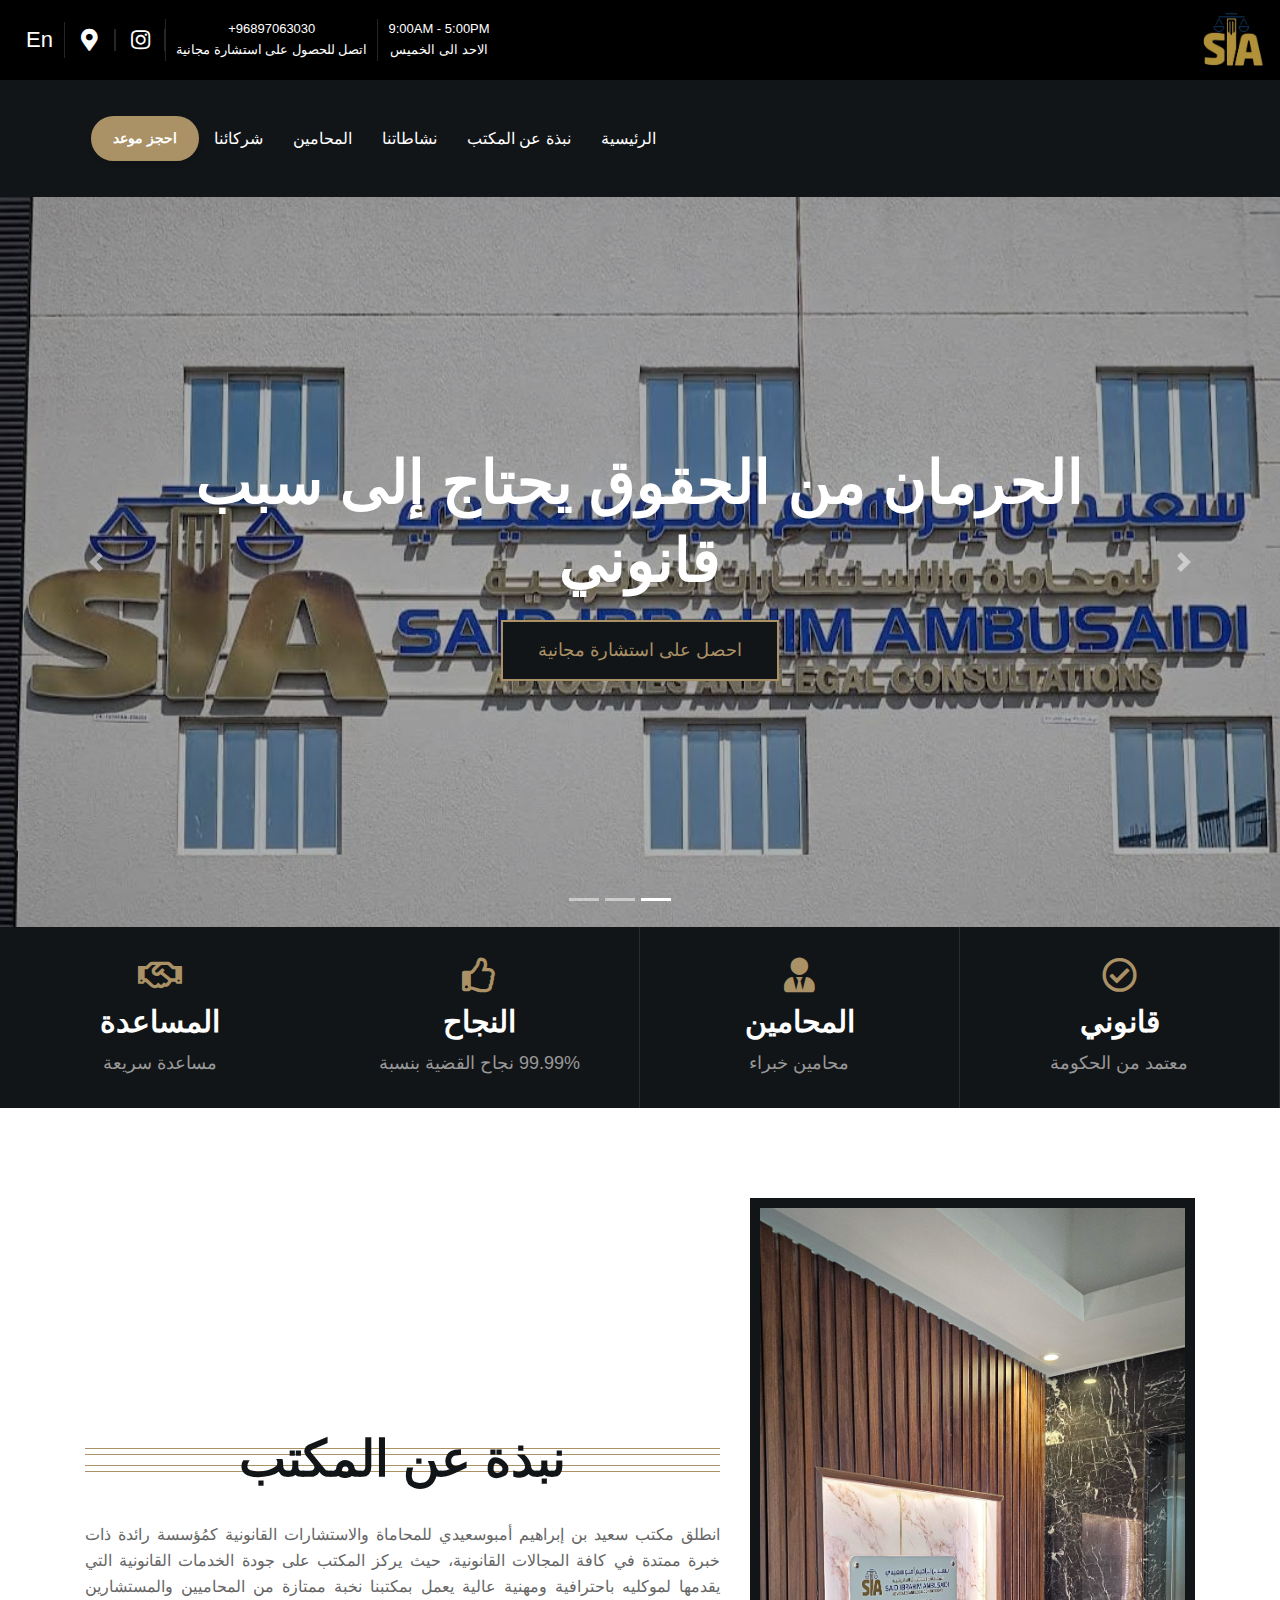
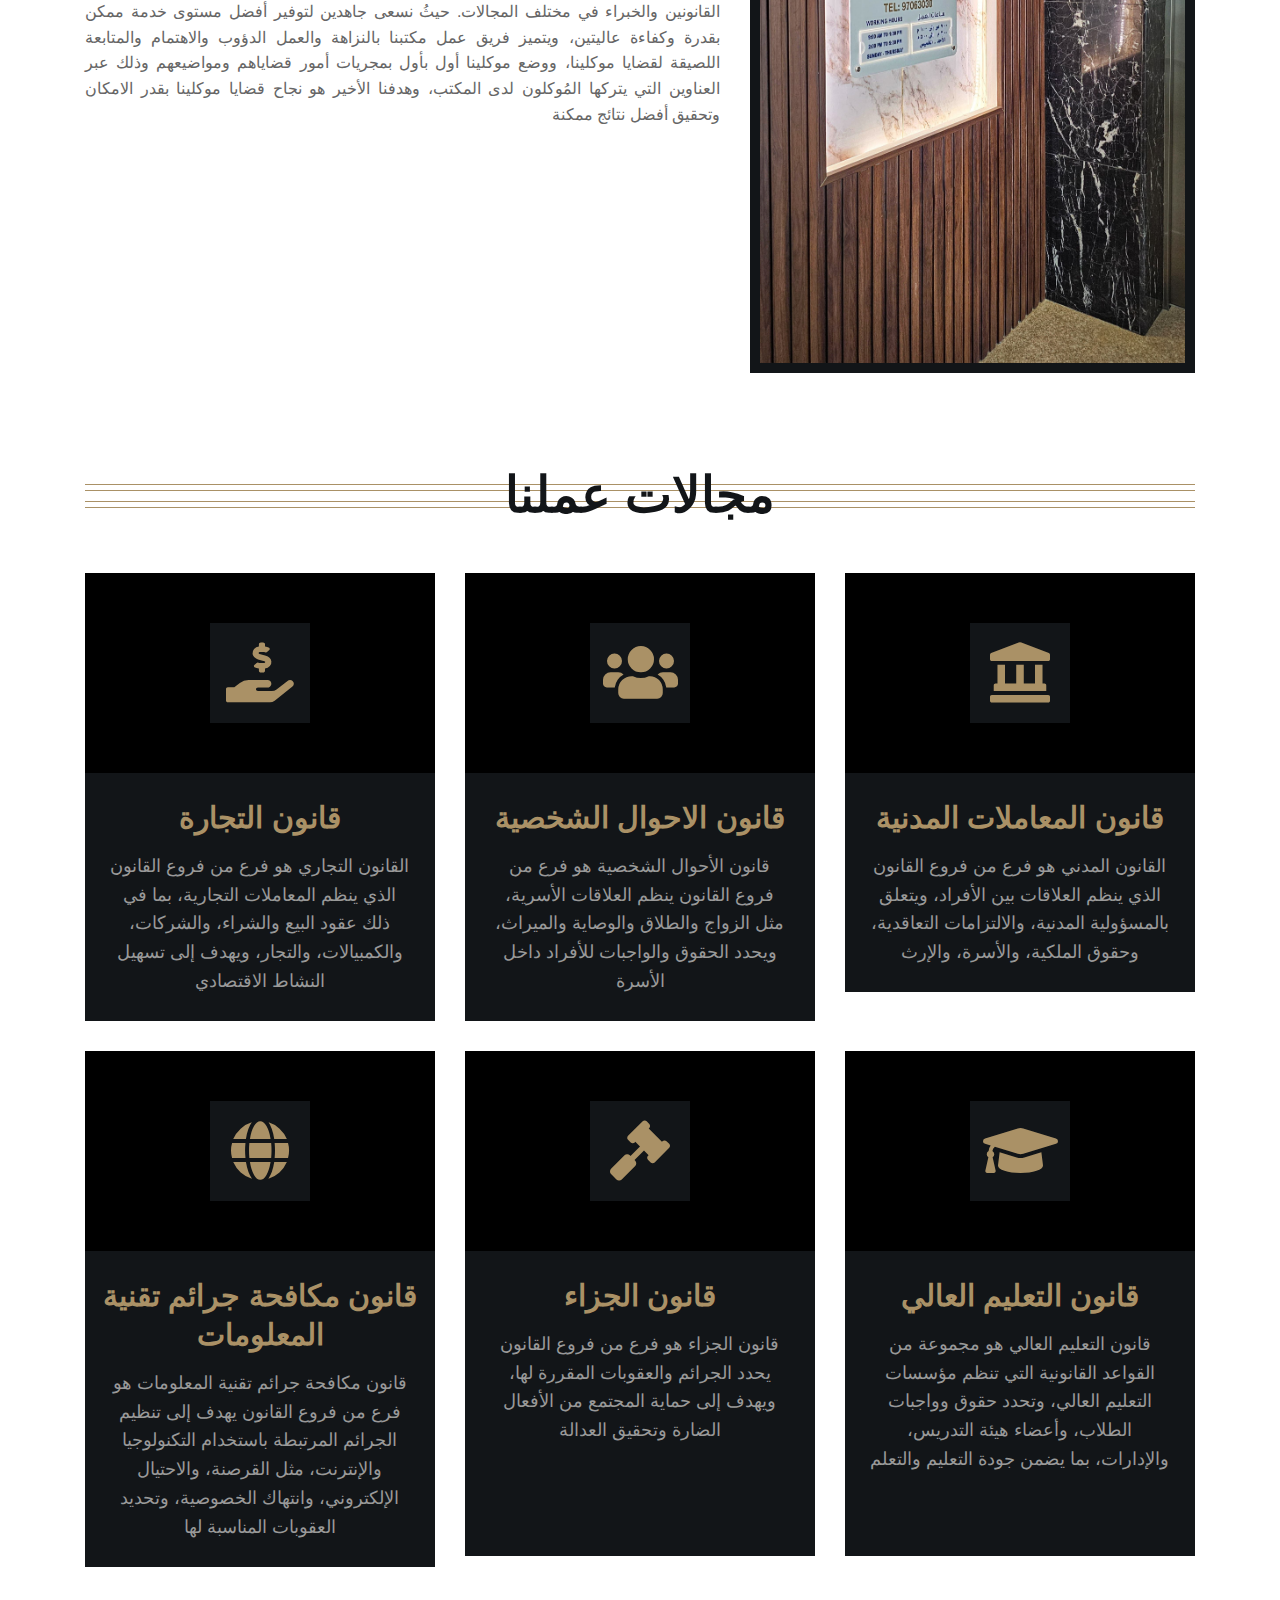
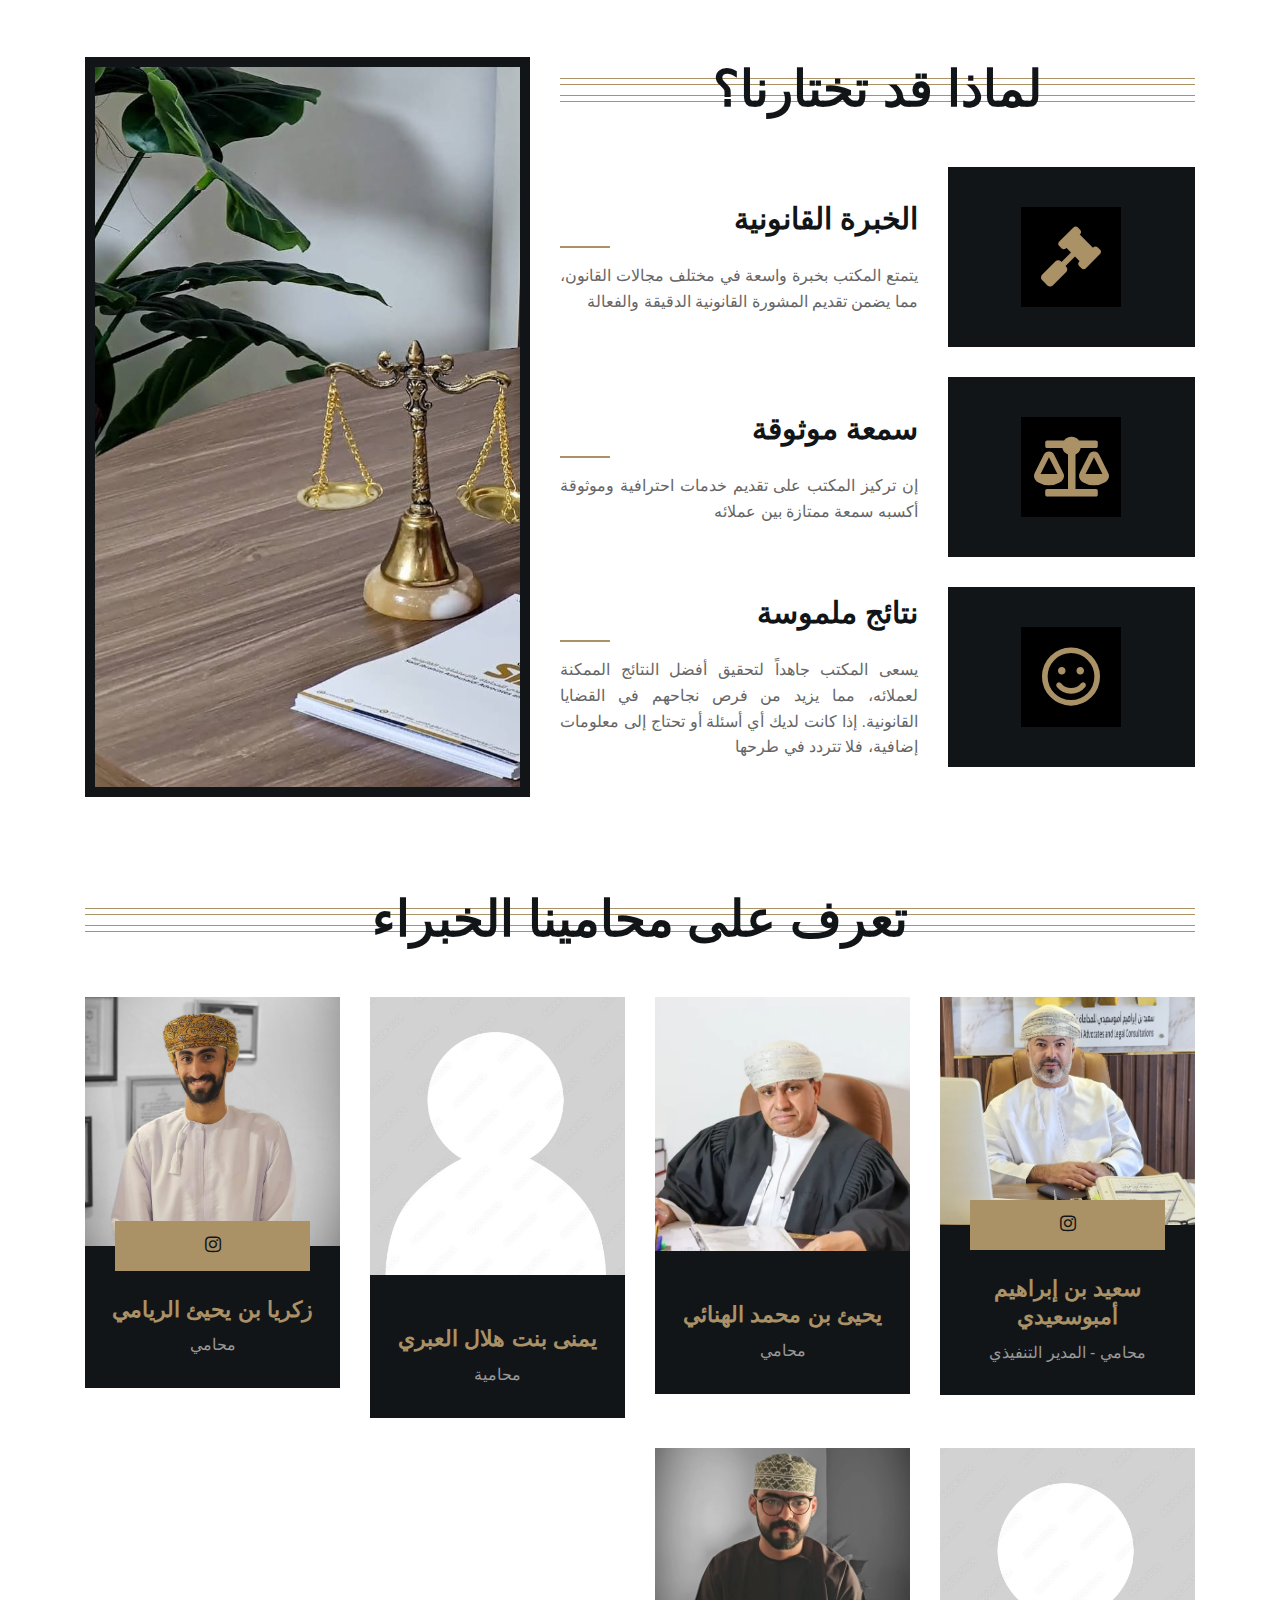
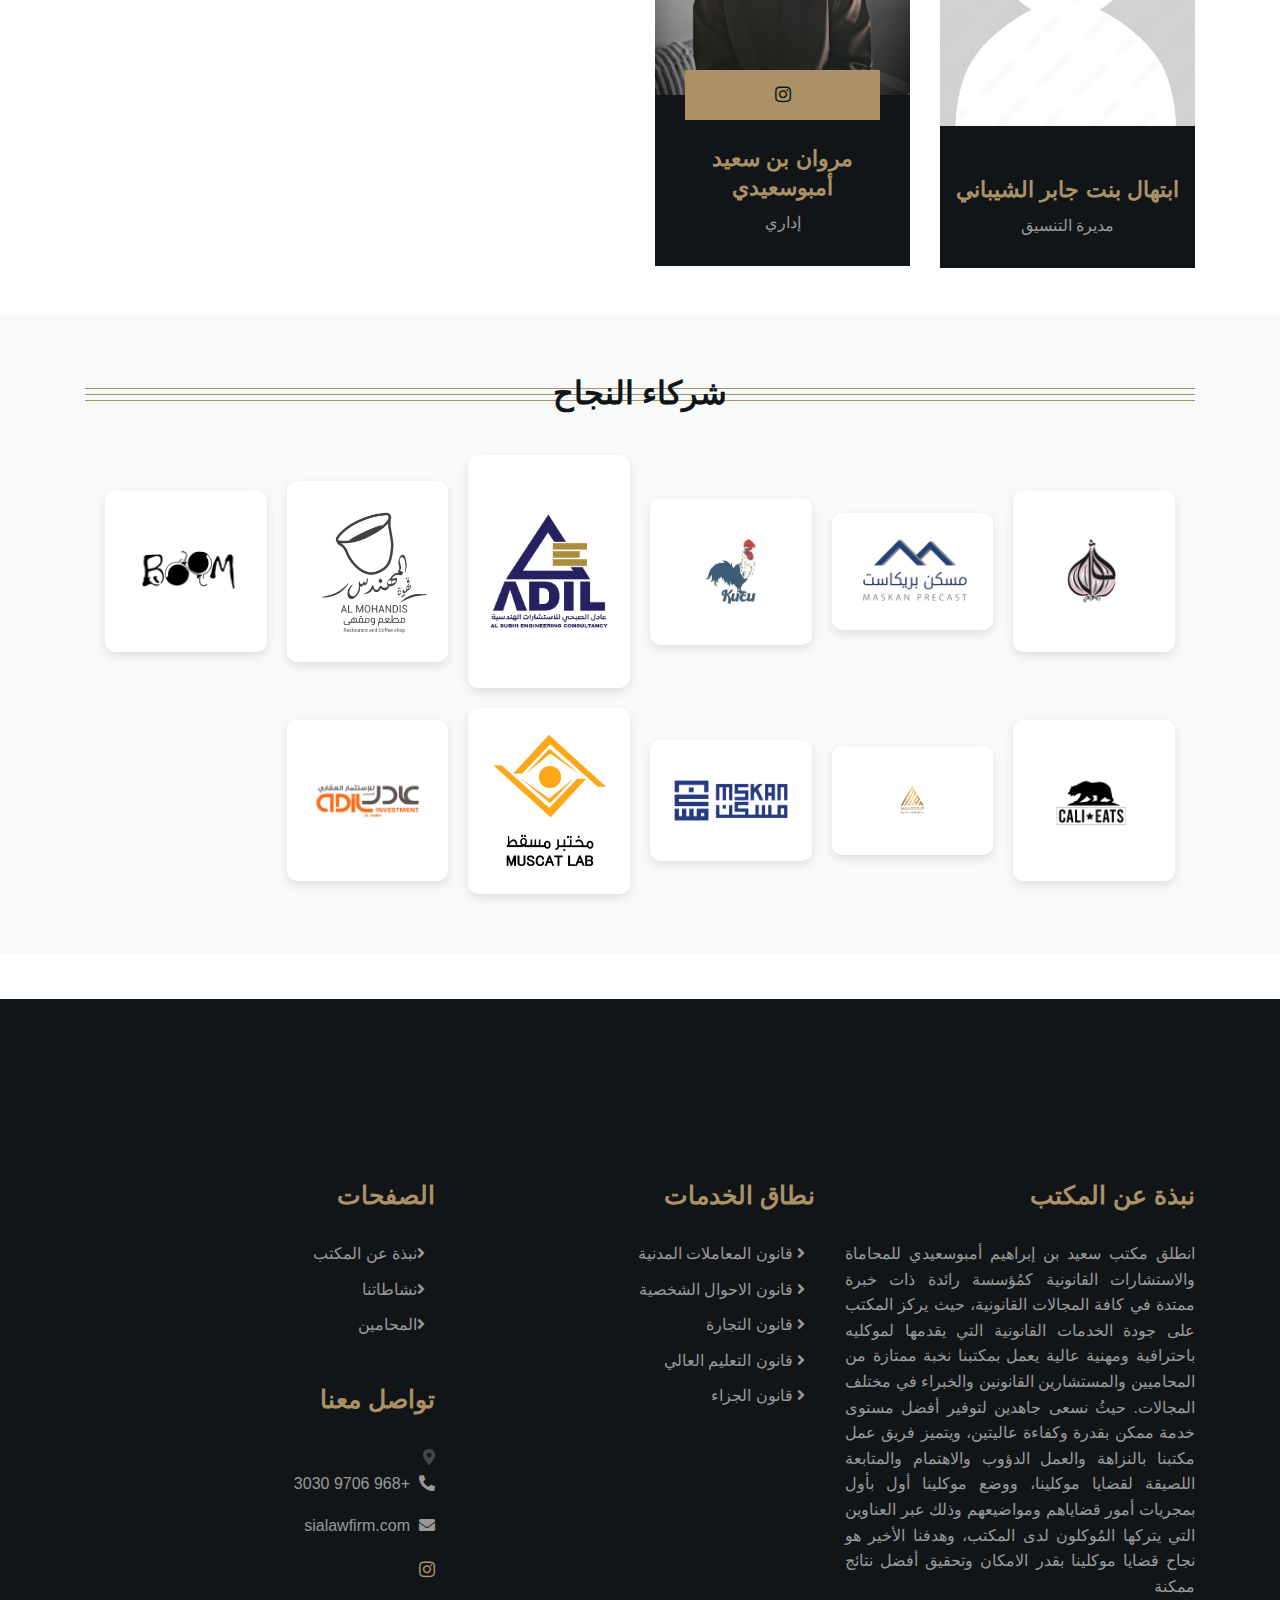
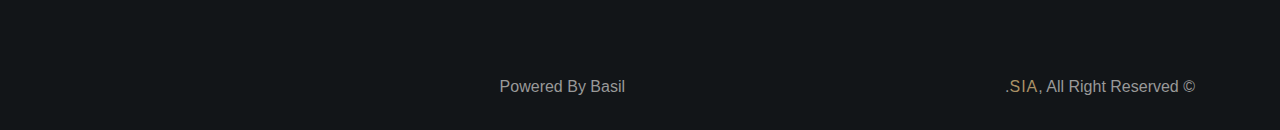
==== commit 6742c86d: "Update index.html" ====
--- a/index.html
+++ b/index.html
@@ -56,7 +56,9 @@
                         <a href="https://www.instagram.com/said_ambusidi/" target="_blank">
                             <i class="fab fa-instagram"></i>
                         </a>
-                        <a href="https://maps.app.goo.gl/tD8fCXT9x3HHtCG5A" target="_blank" rel="noopener noreferrer"></a>
+                        <a href="https://maps.app.goo.gl/tD8fCXT9x3HHtCG5A" target="_blank" rel="noopener noreferrer">
+                            <i class="fas fa-map-marker-alt"></i>
+                        </a>
                         <a href="en.html">En</a>
                     </div>
                 </div>
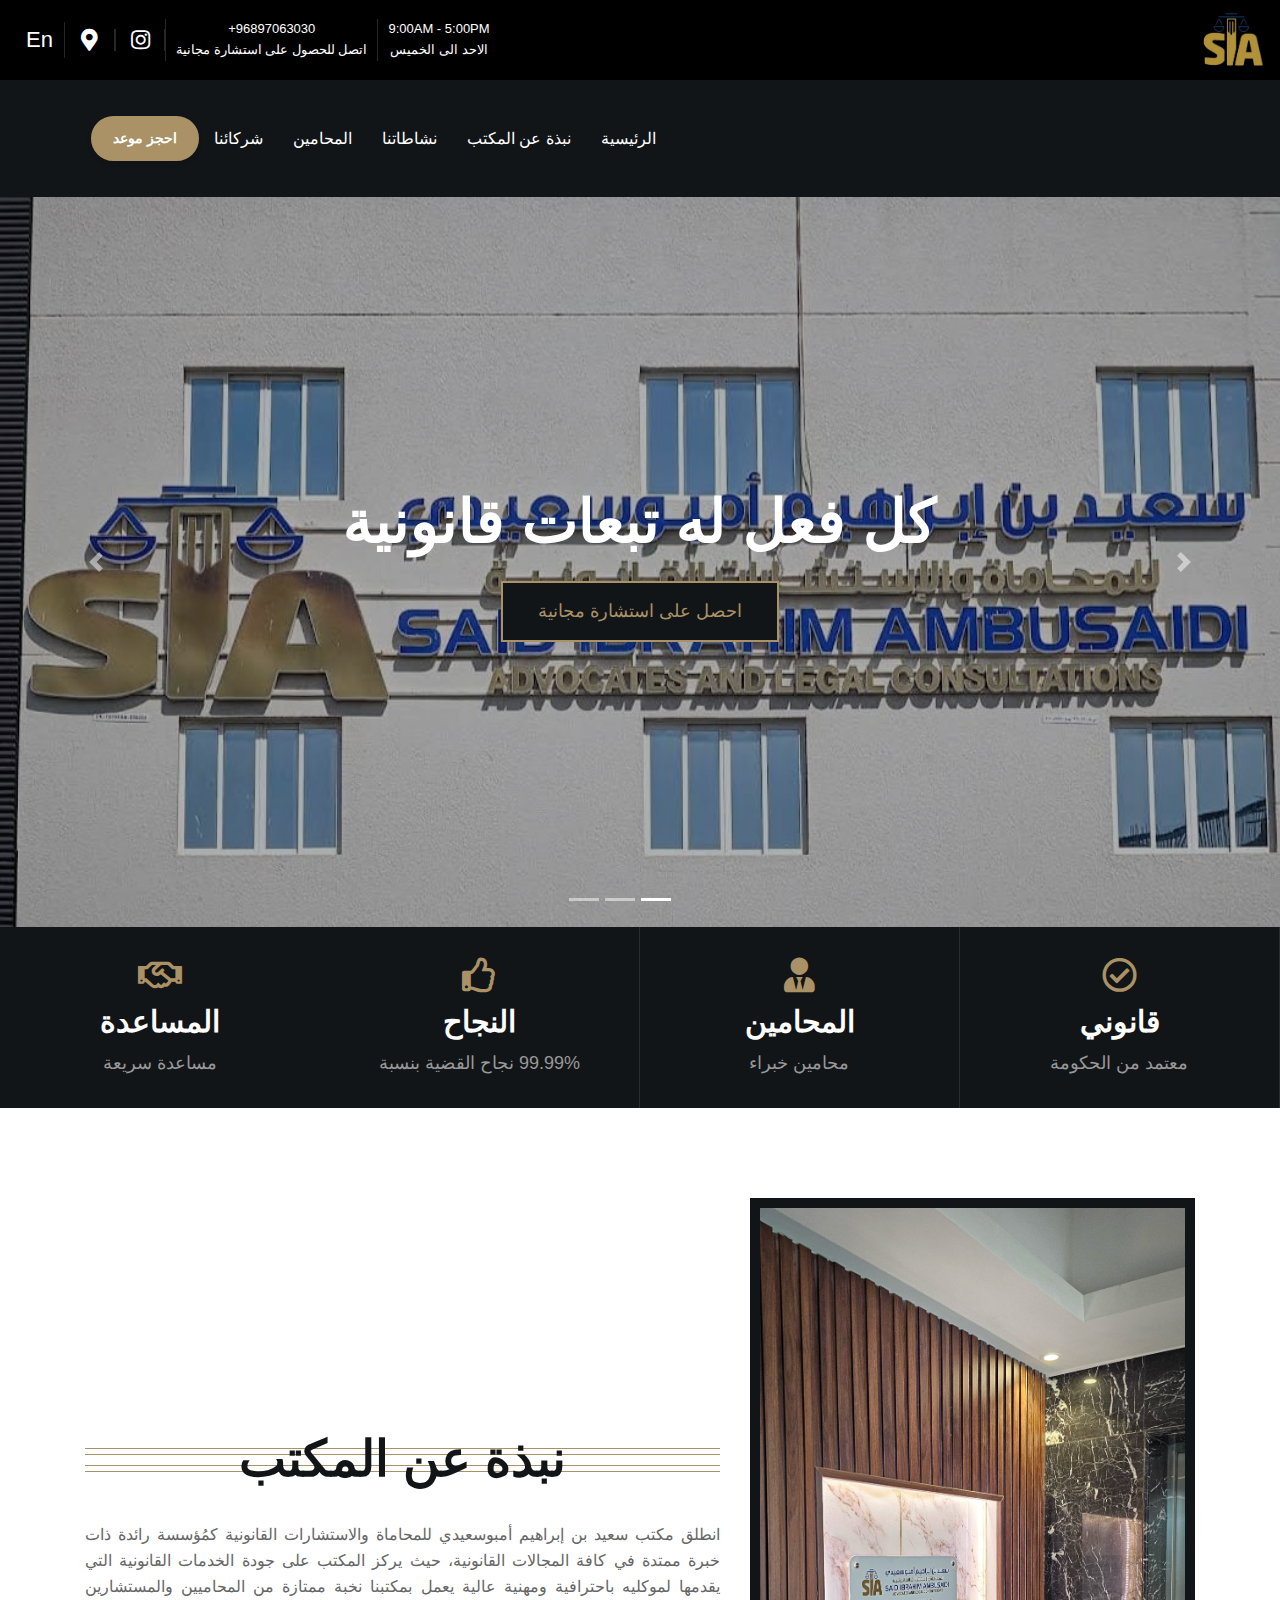
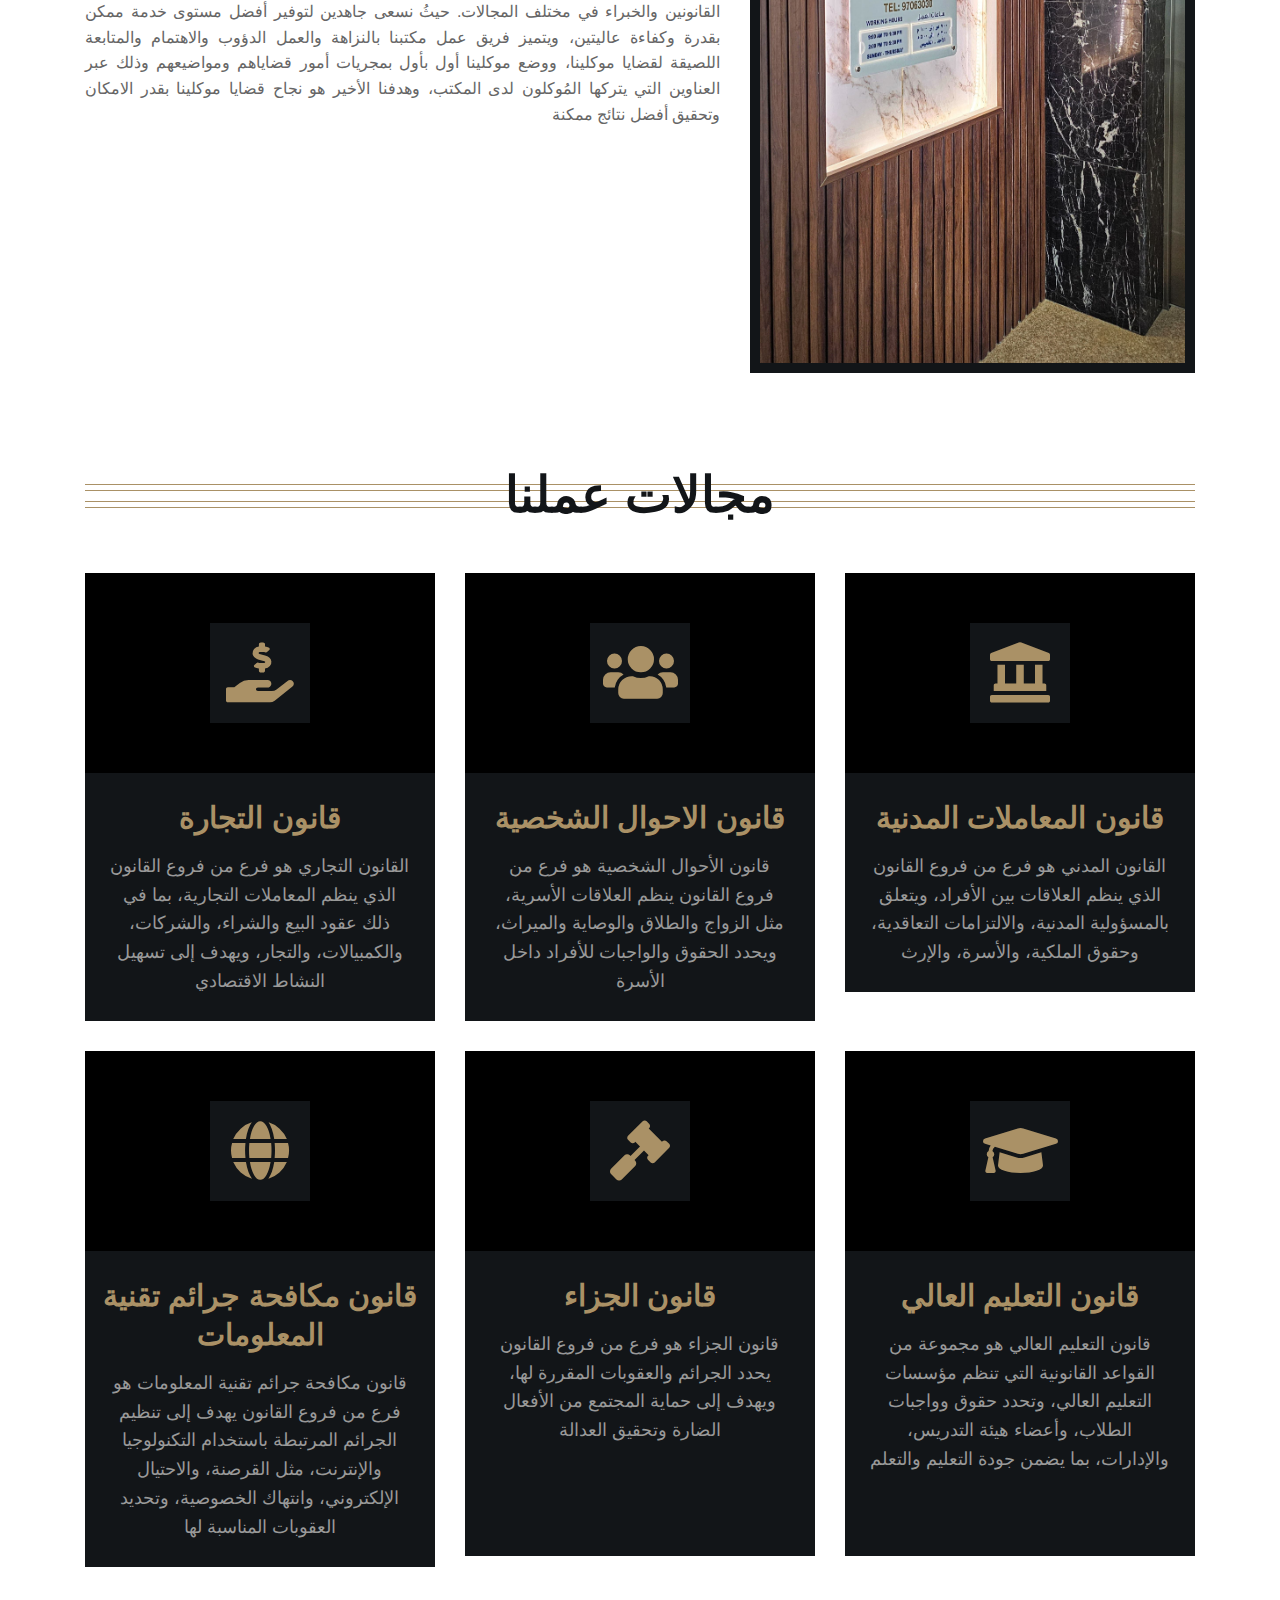
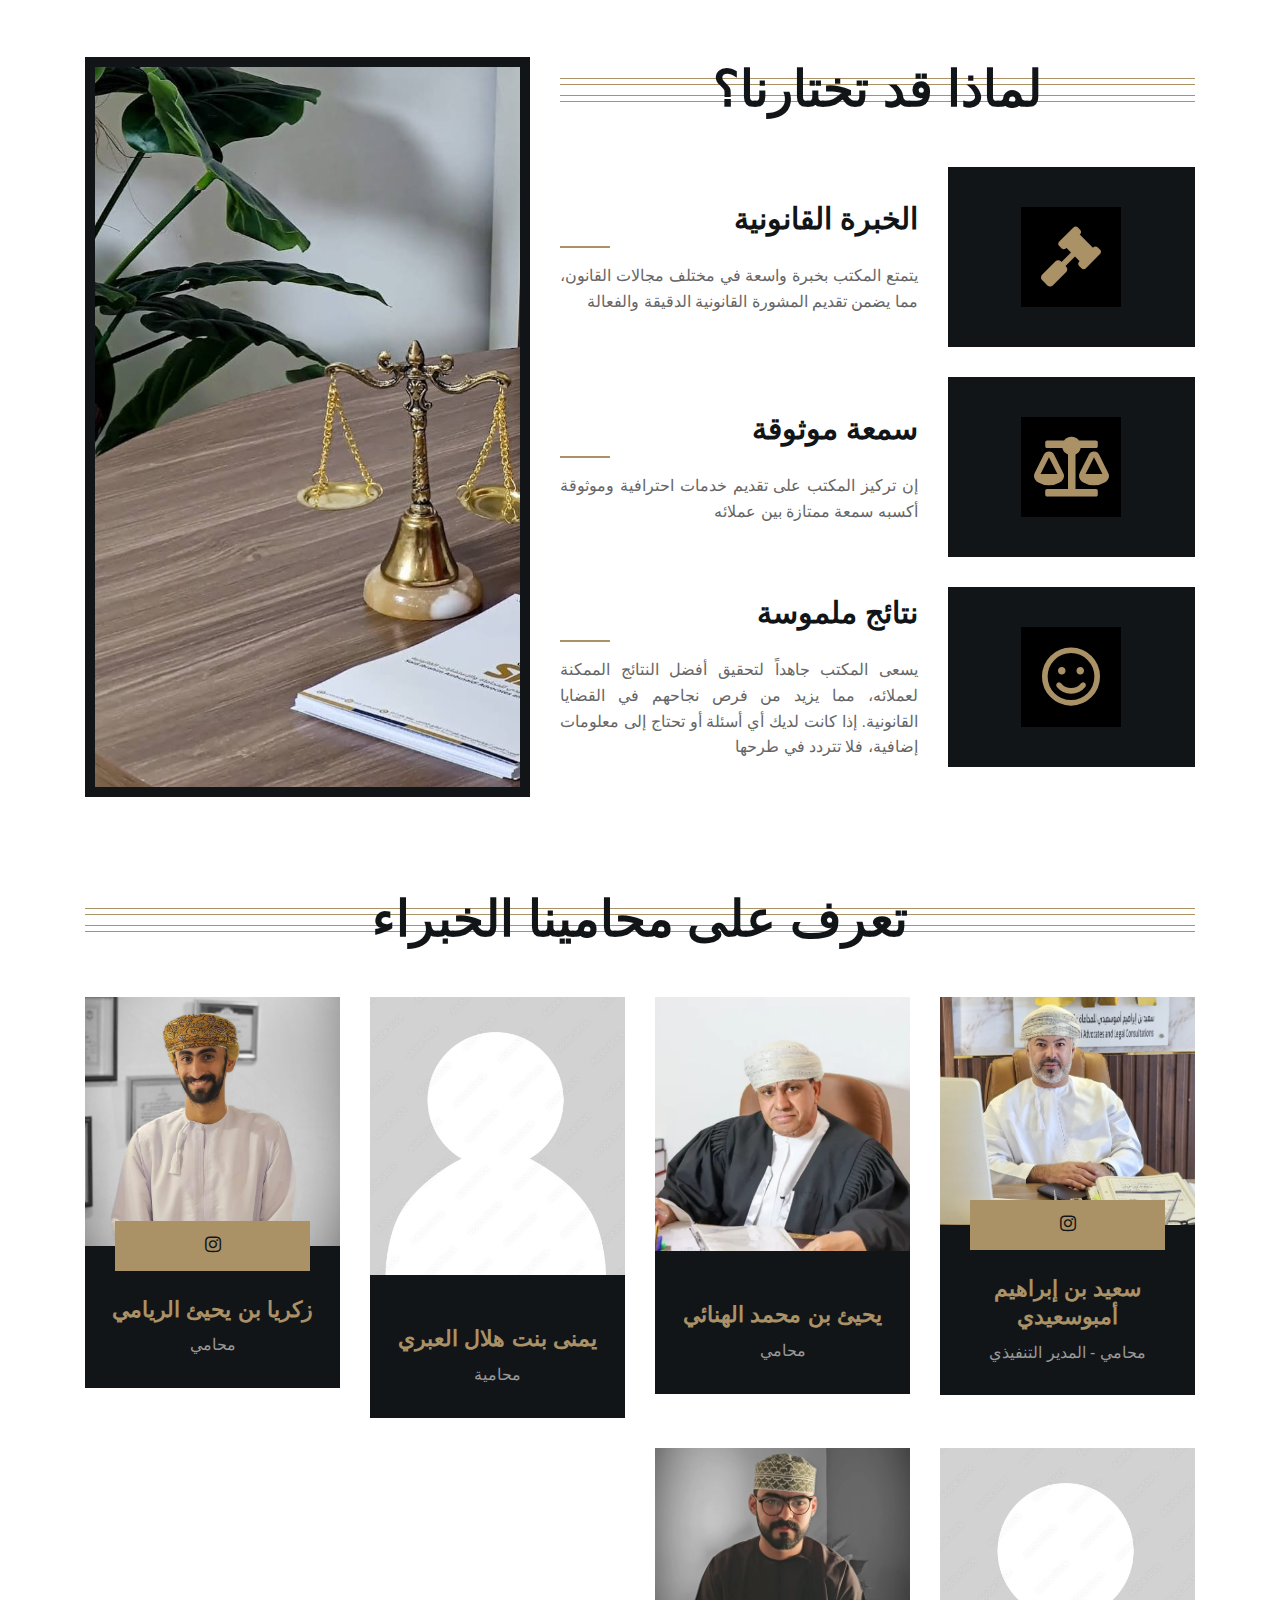
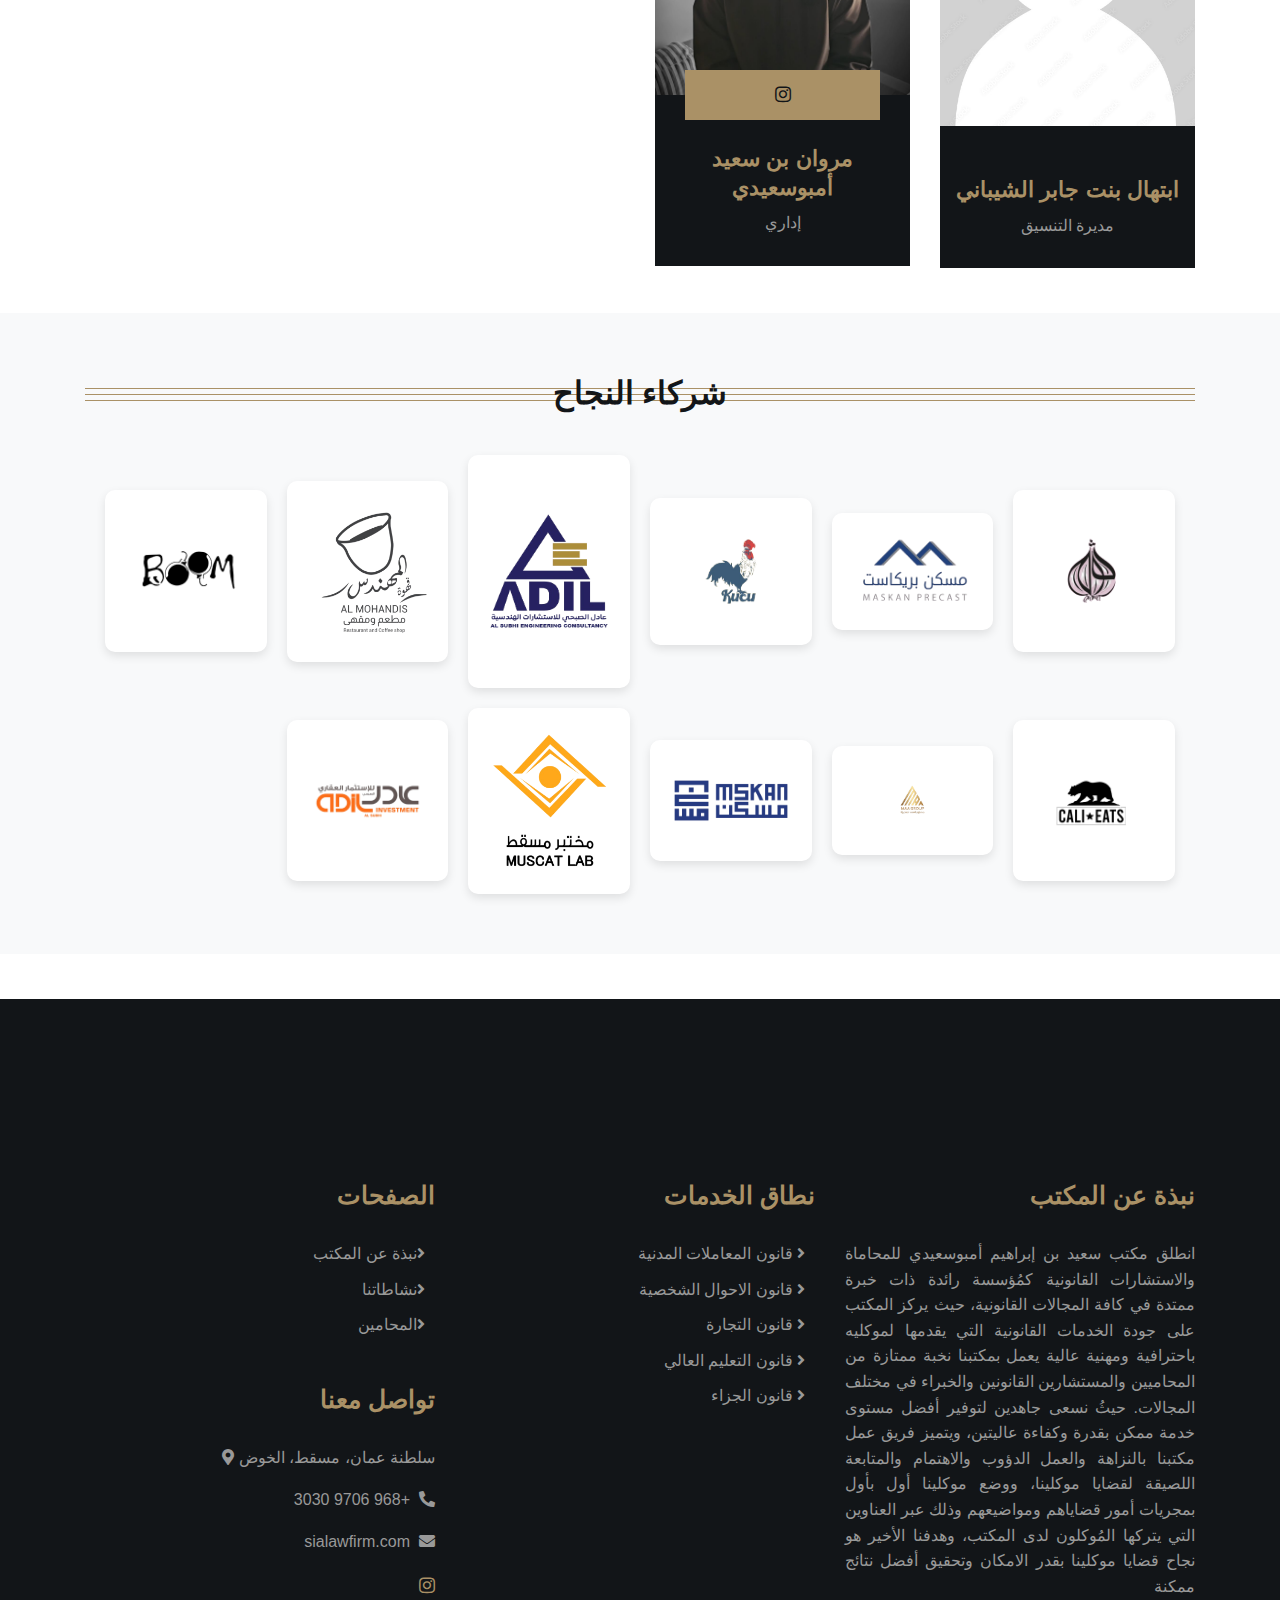
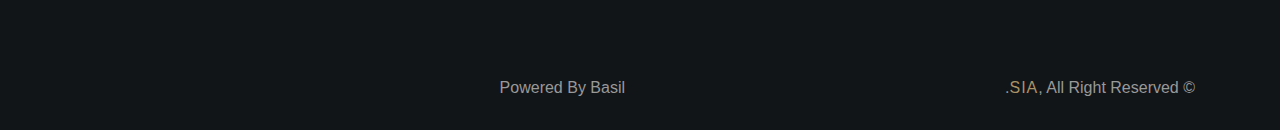
==== commit 5fc4cfaa: "Update index.html" ====
--- a/index.html
+++ b/index.html
@@ -524,8 +524,8 @@
             
                             <div class="footer-contact">
                                 <h2>تواصل معنا</h2>
-                                <a href="https://maps.app.goo.gl/tD8fCXT9x3HHtCG5A" target="_blank"><i class="fa fa-map-marker-alt"></i></a>
-                                <p><i class="fa fa-phone-alt"></i>+968 9706 3030</p>
+                                <p>سلطنة عمان، مسقط، الخوض <i class="fas fa-map-marker-alt"></i></p>
+                             <p><i class="fa fa-phone-alt"></i>+968 9706 3030</p>
                                 <p><i class="fa fa-envelope"></i>sialawfirm.com</p>
                                 <div class="footer-social">
                                     <a href="https://www.instagram.com/said_ambusidi/" target="_blank"><i class="fab fa-instagram"></i></a>
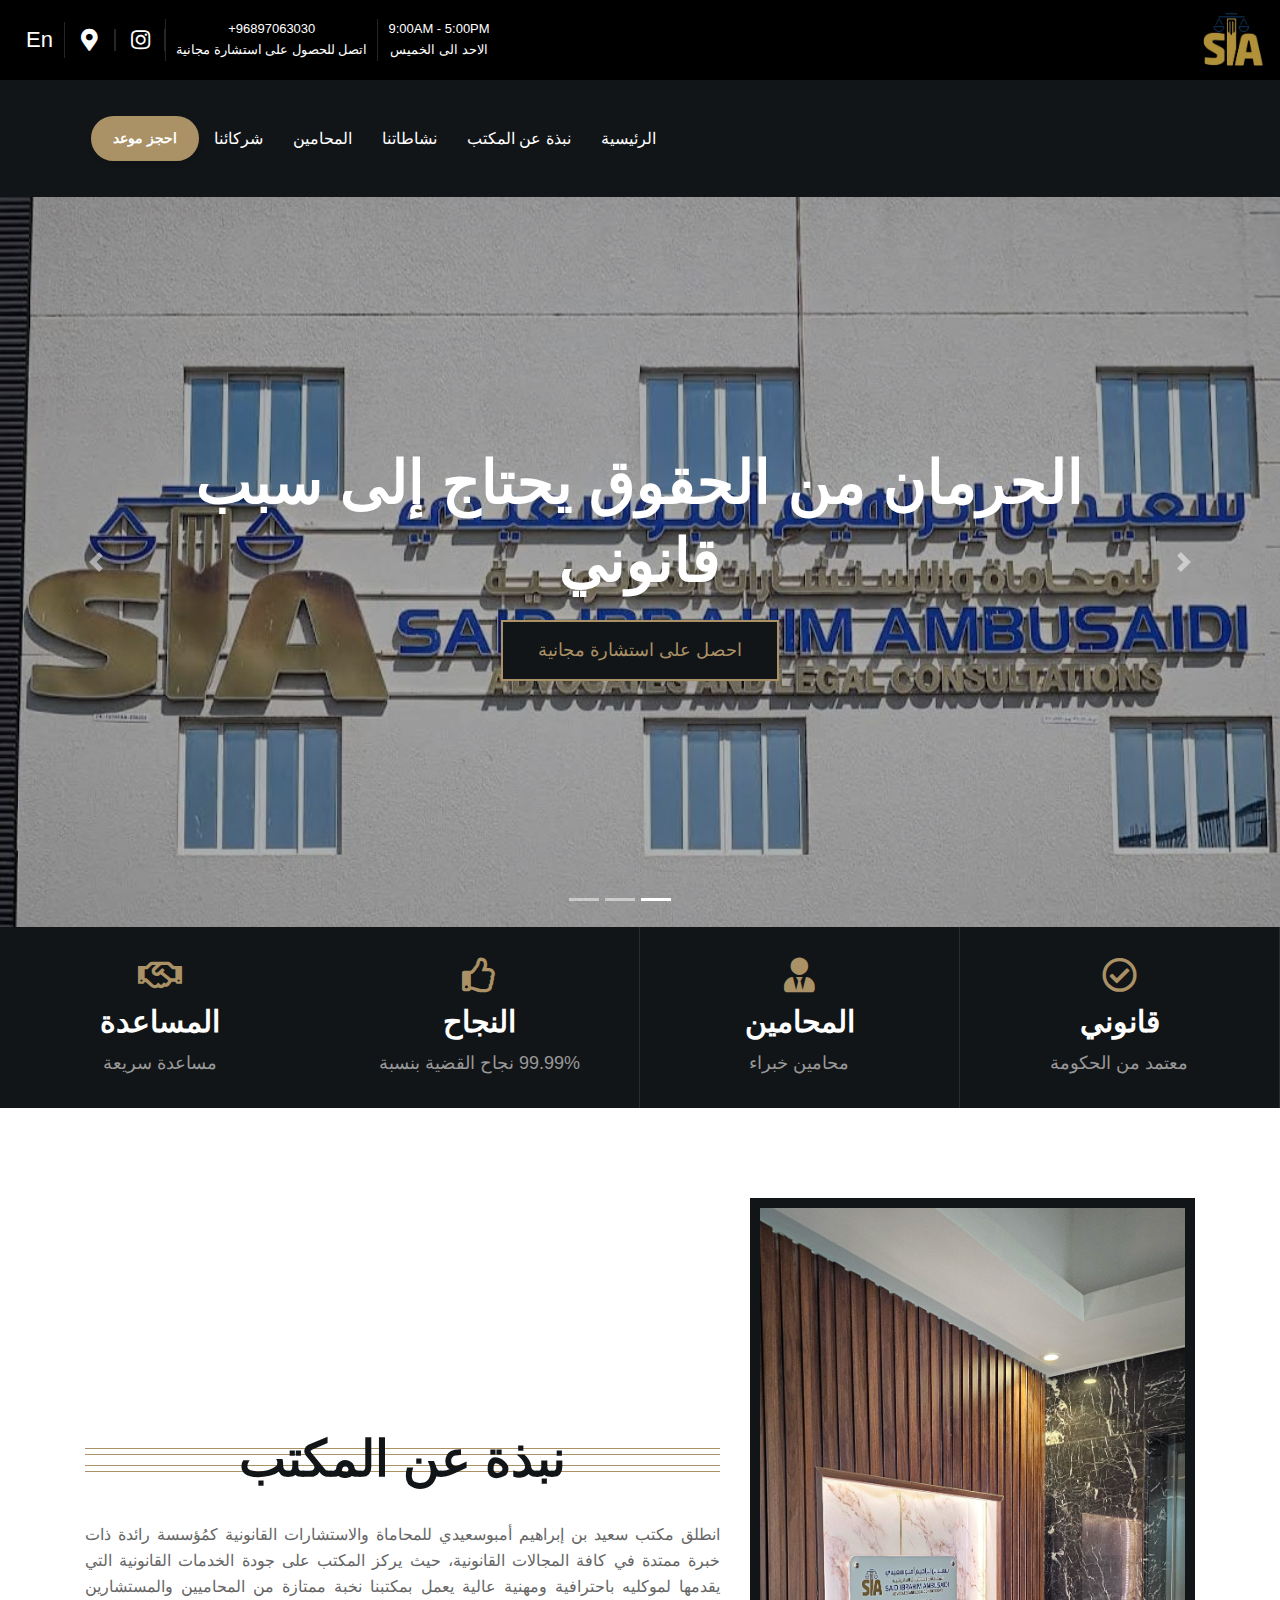
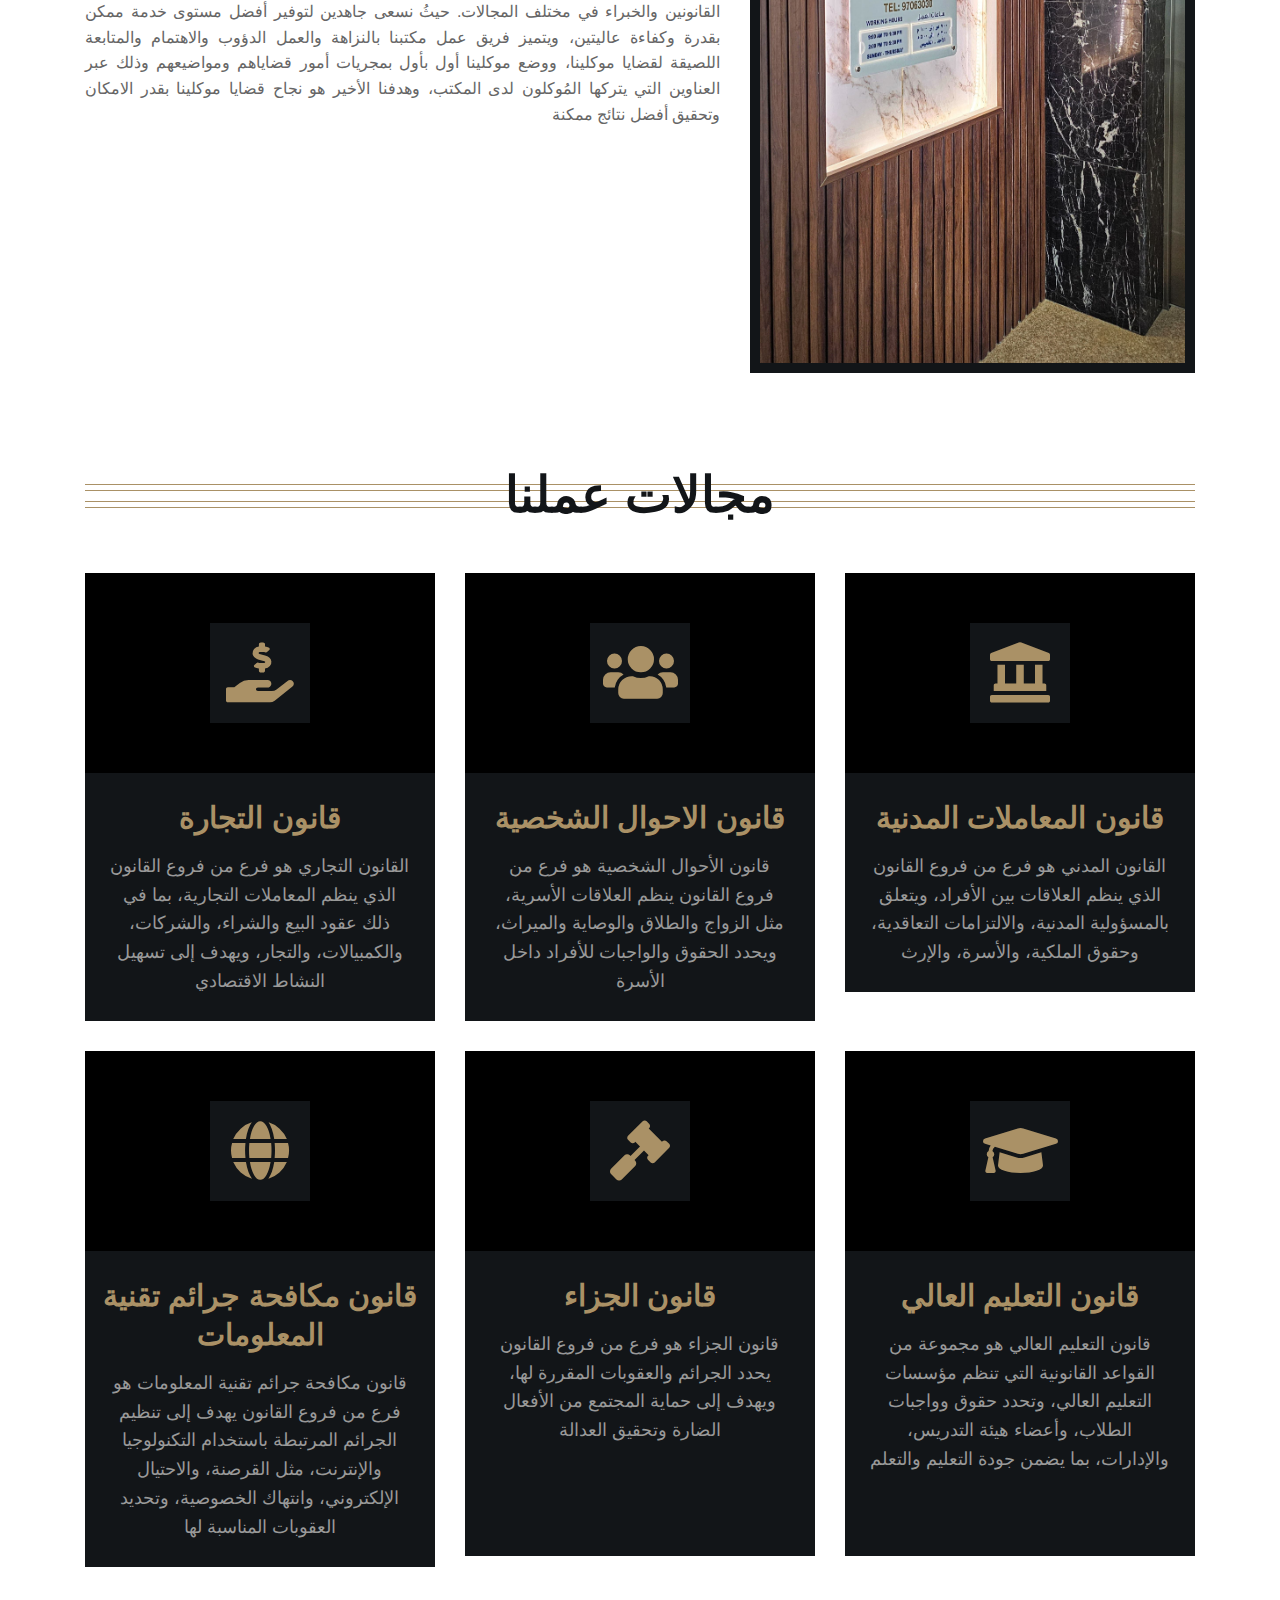
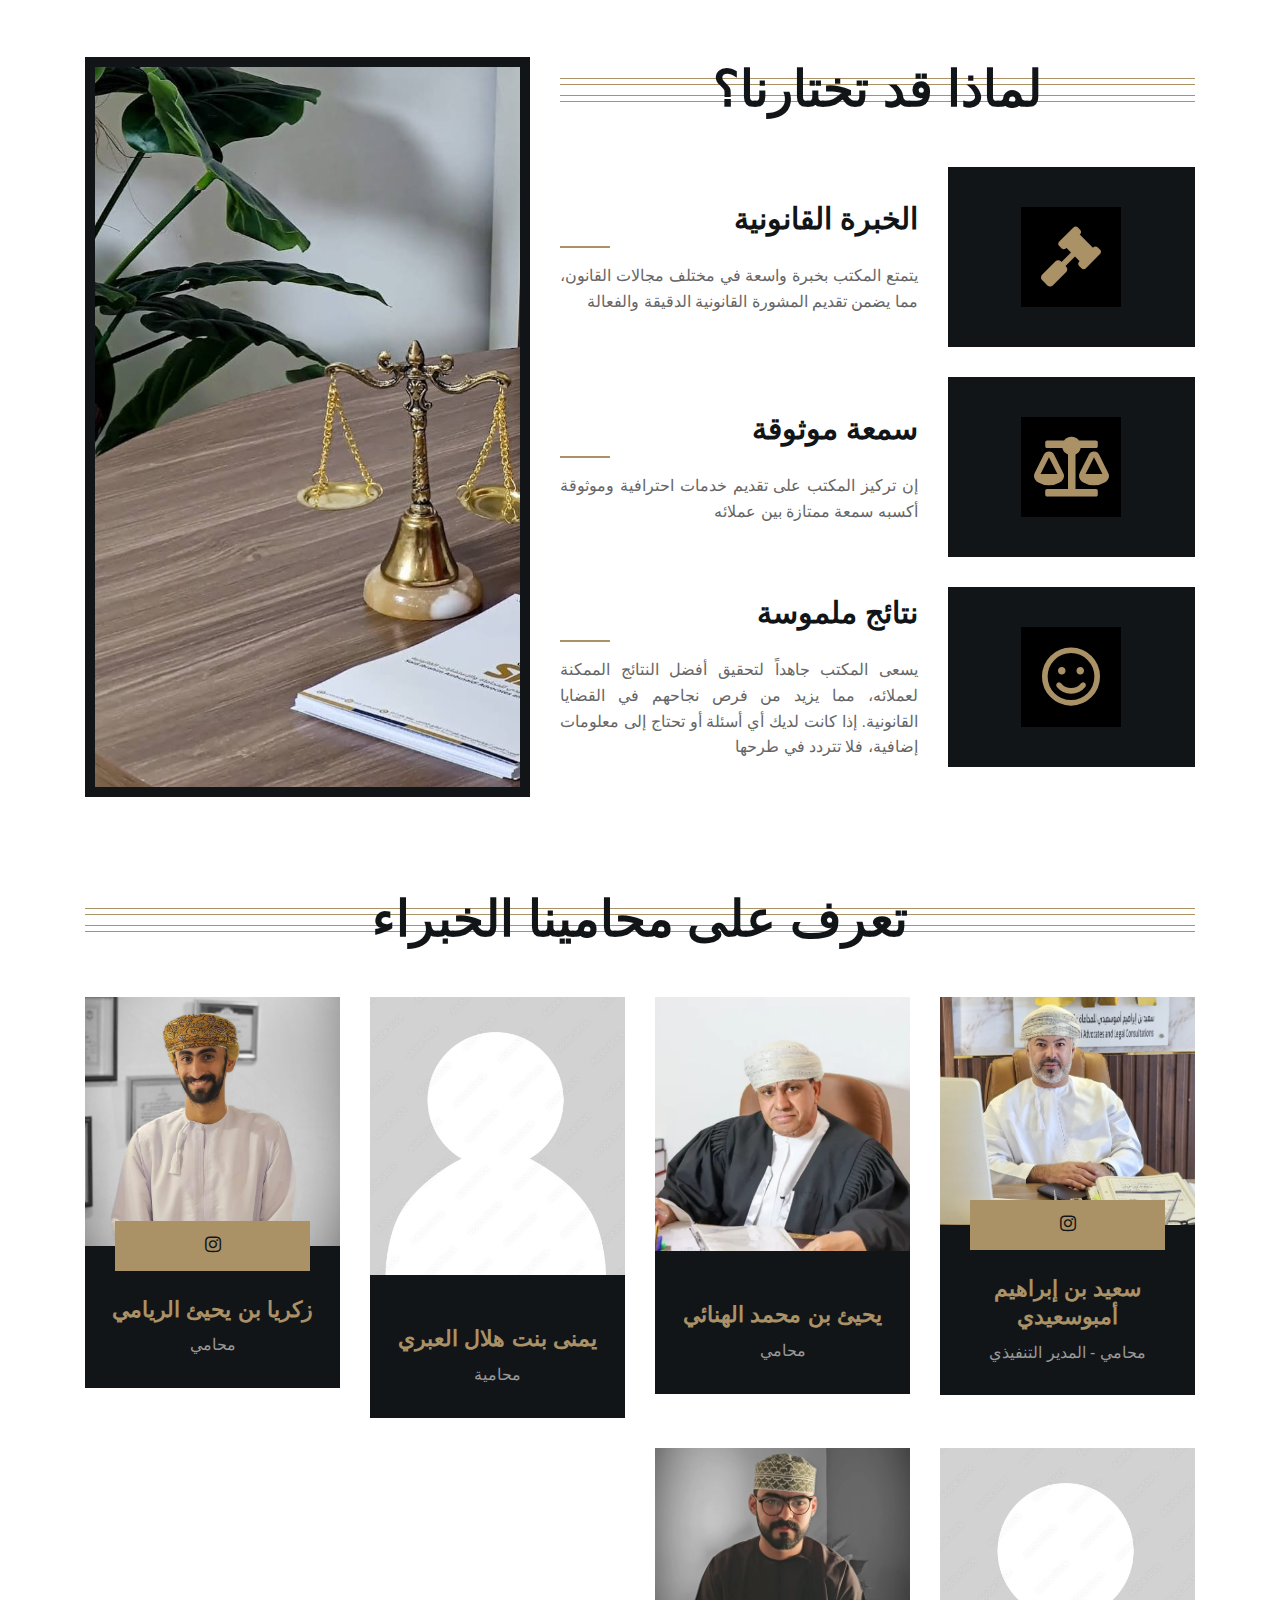
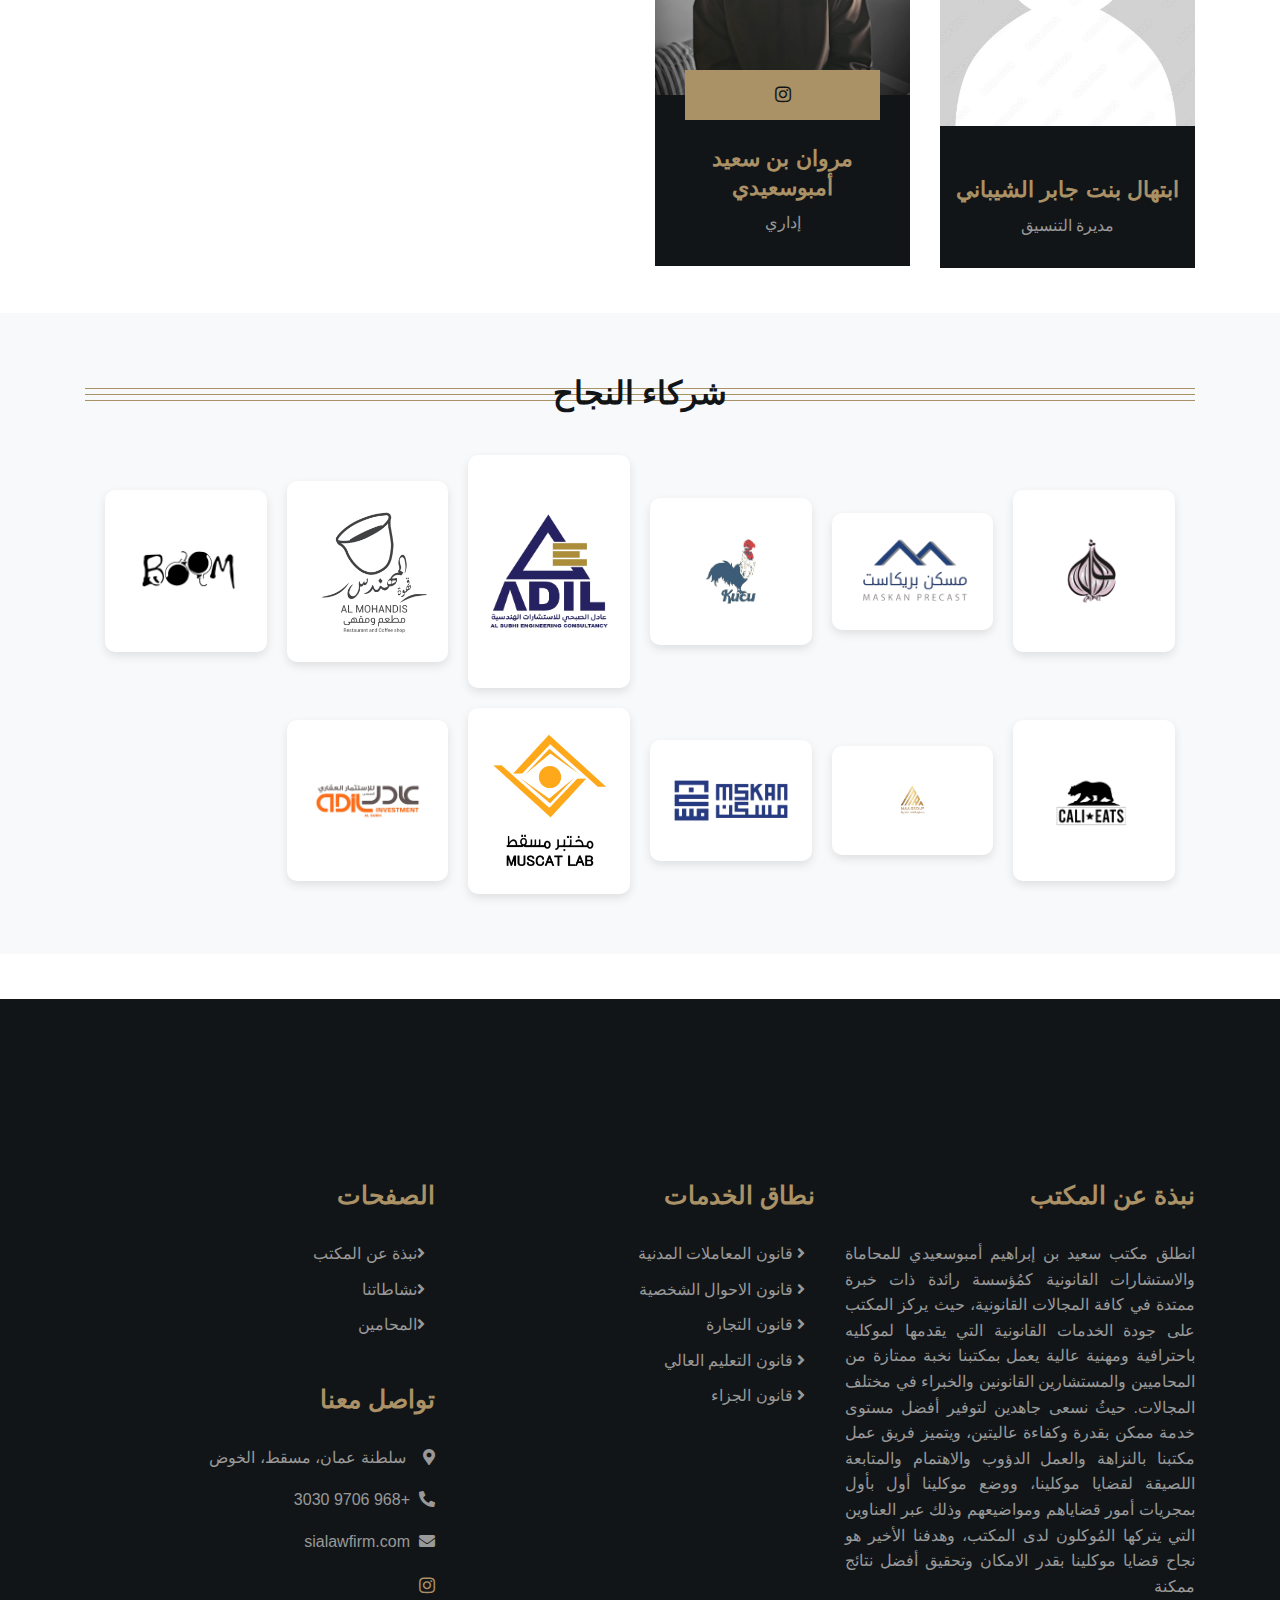
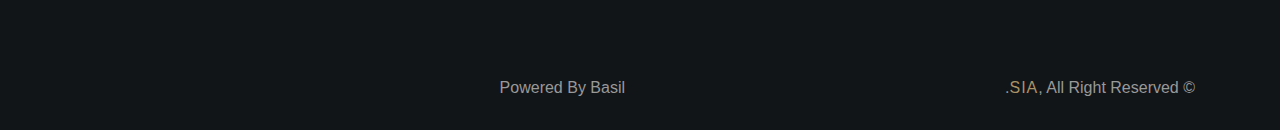
==== commit cbae7ff2: "Update index.html" ====
--- a/index.html
+++ b/index.html
@@ -524,7 +524,7 @@
             
                             <div class="footer-contact">
                                 <h2>تواصل معنا</h2>
-                                <p>سلطنة عمان، مسقط، الخوض <i class="fas fa-map-marker-alt"></i></p>
+                                <p><i class="fas fa-map-marker-alt"></i> سلطنة عمان، مسقط، الخوض </p>
                              <p><i class="fa fa-phone-alt"></i>+968 9706 3030</p>
                                 <p><i class="fa fa-envelope"></i>sialawfirm.com</p>
                                 <div class="footer-social">
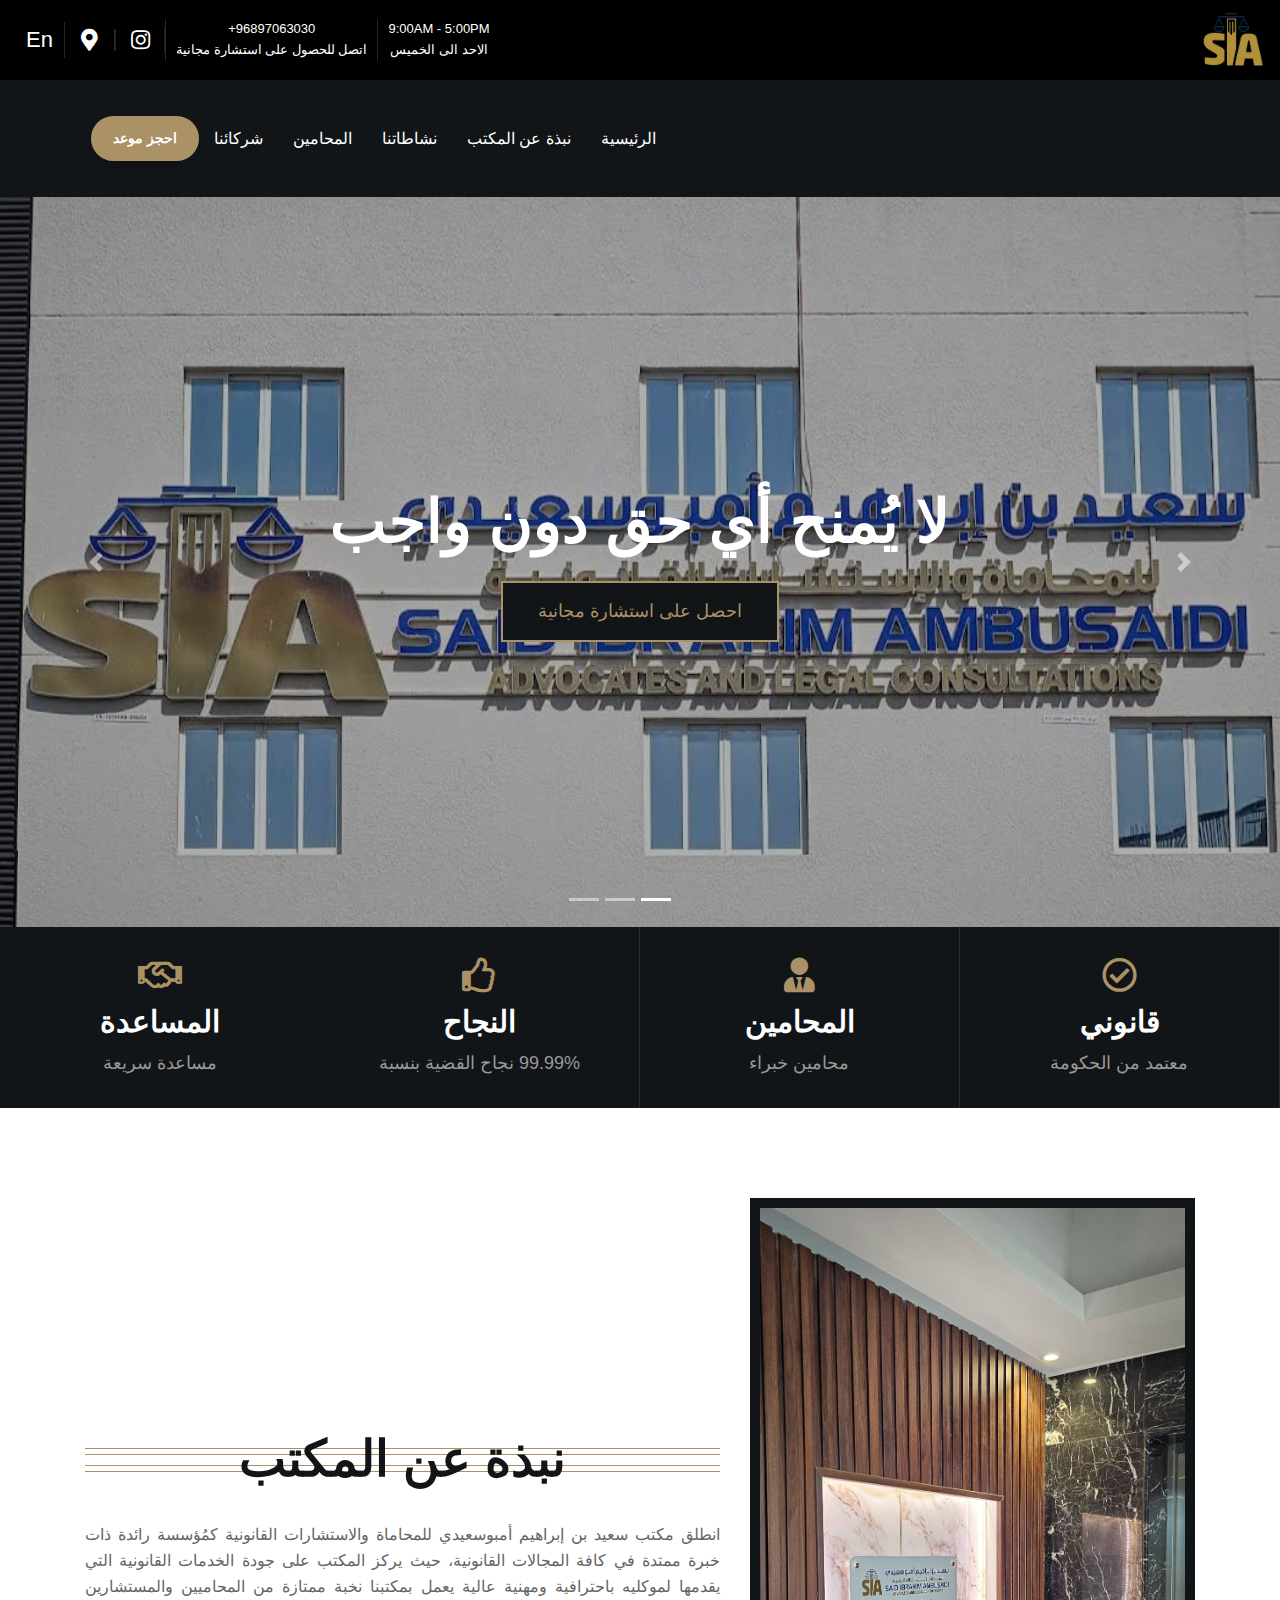
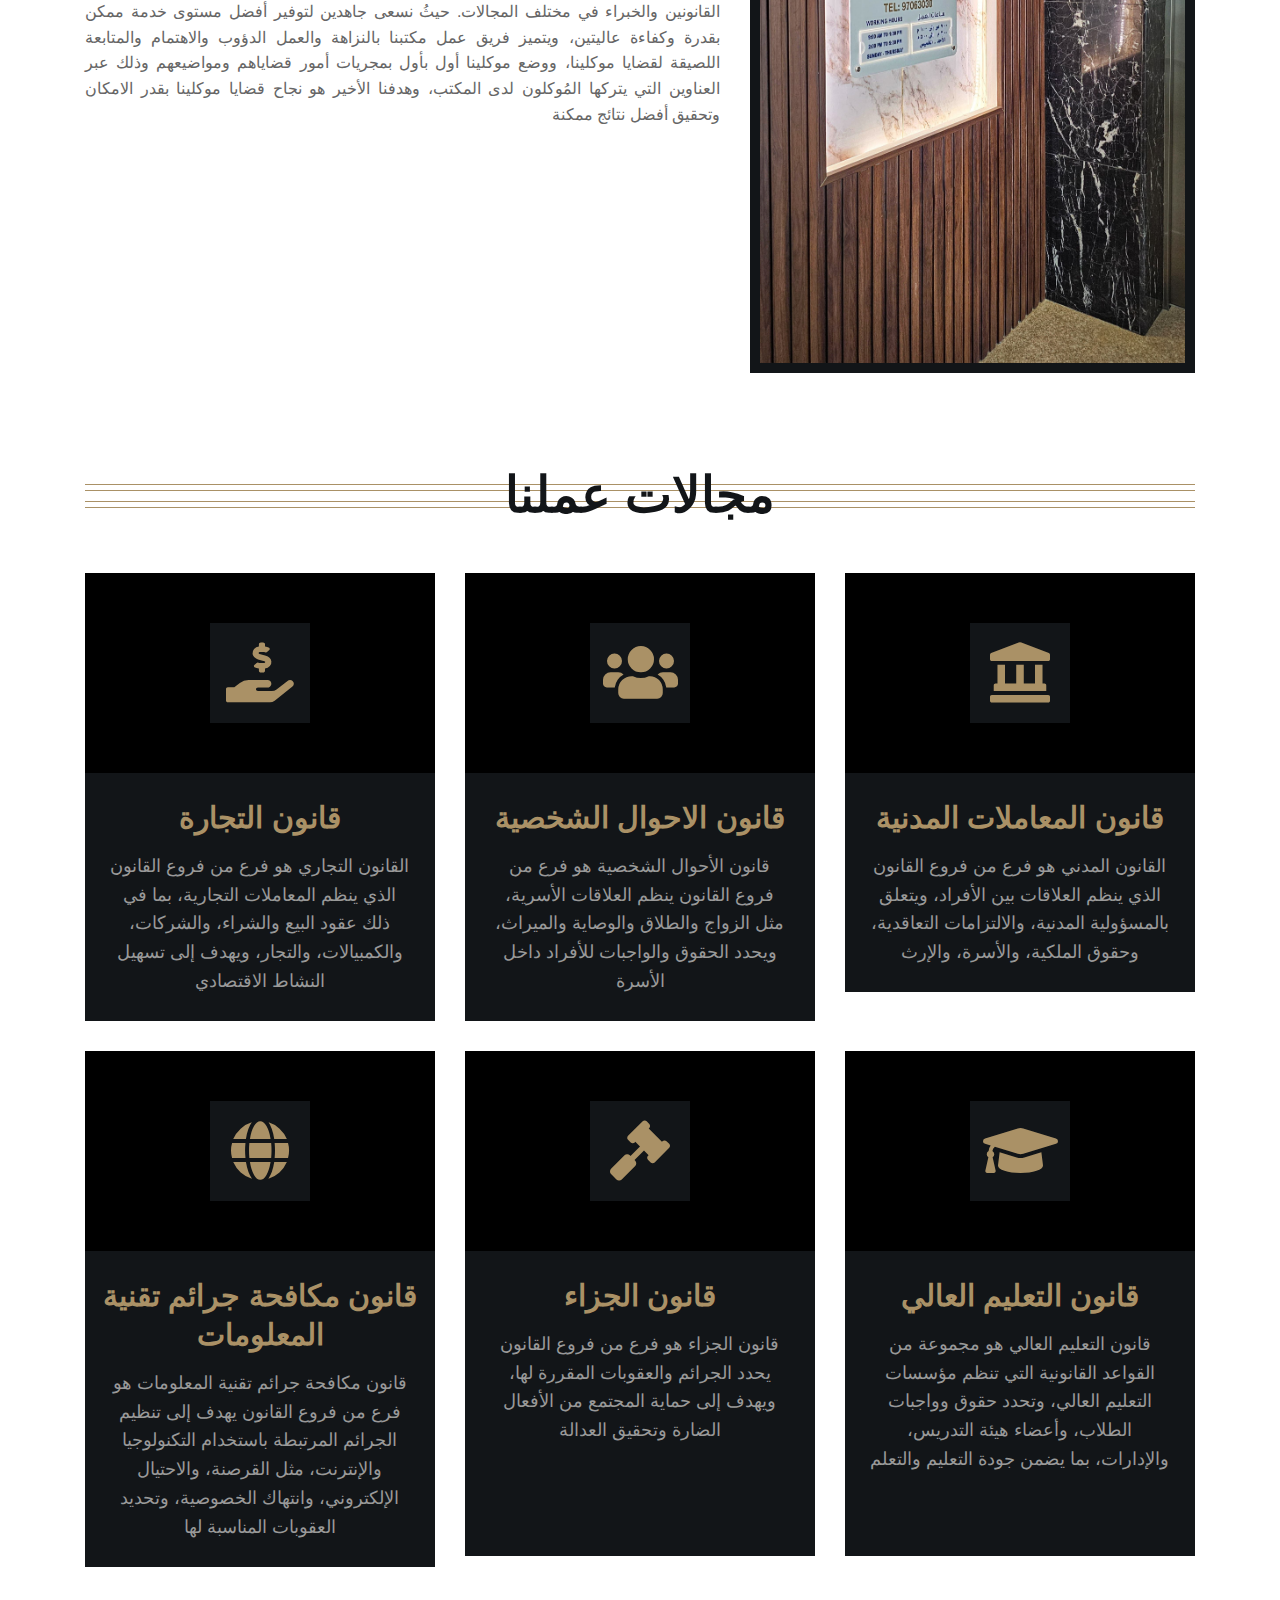
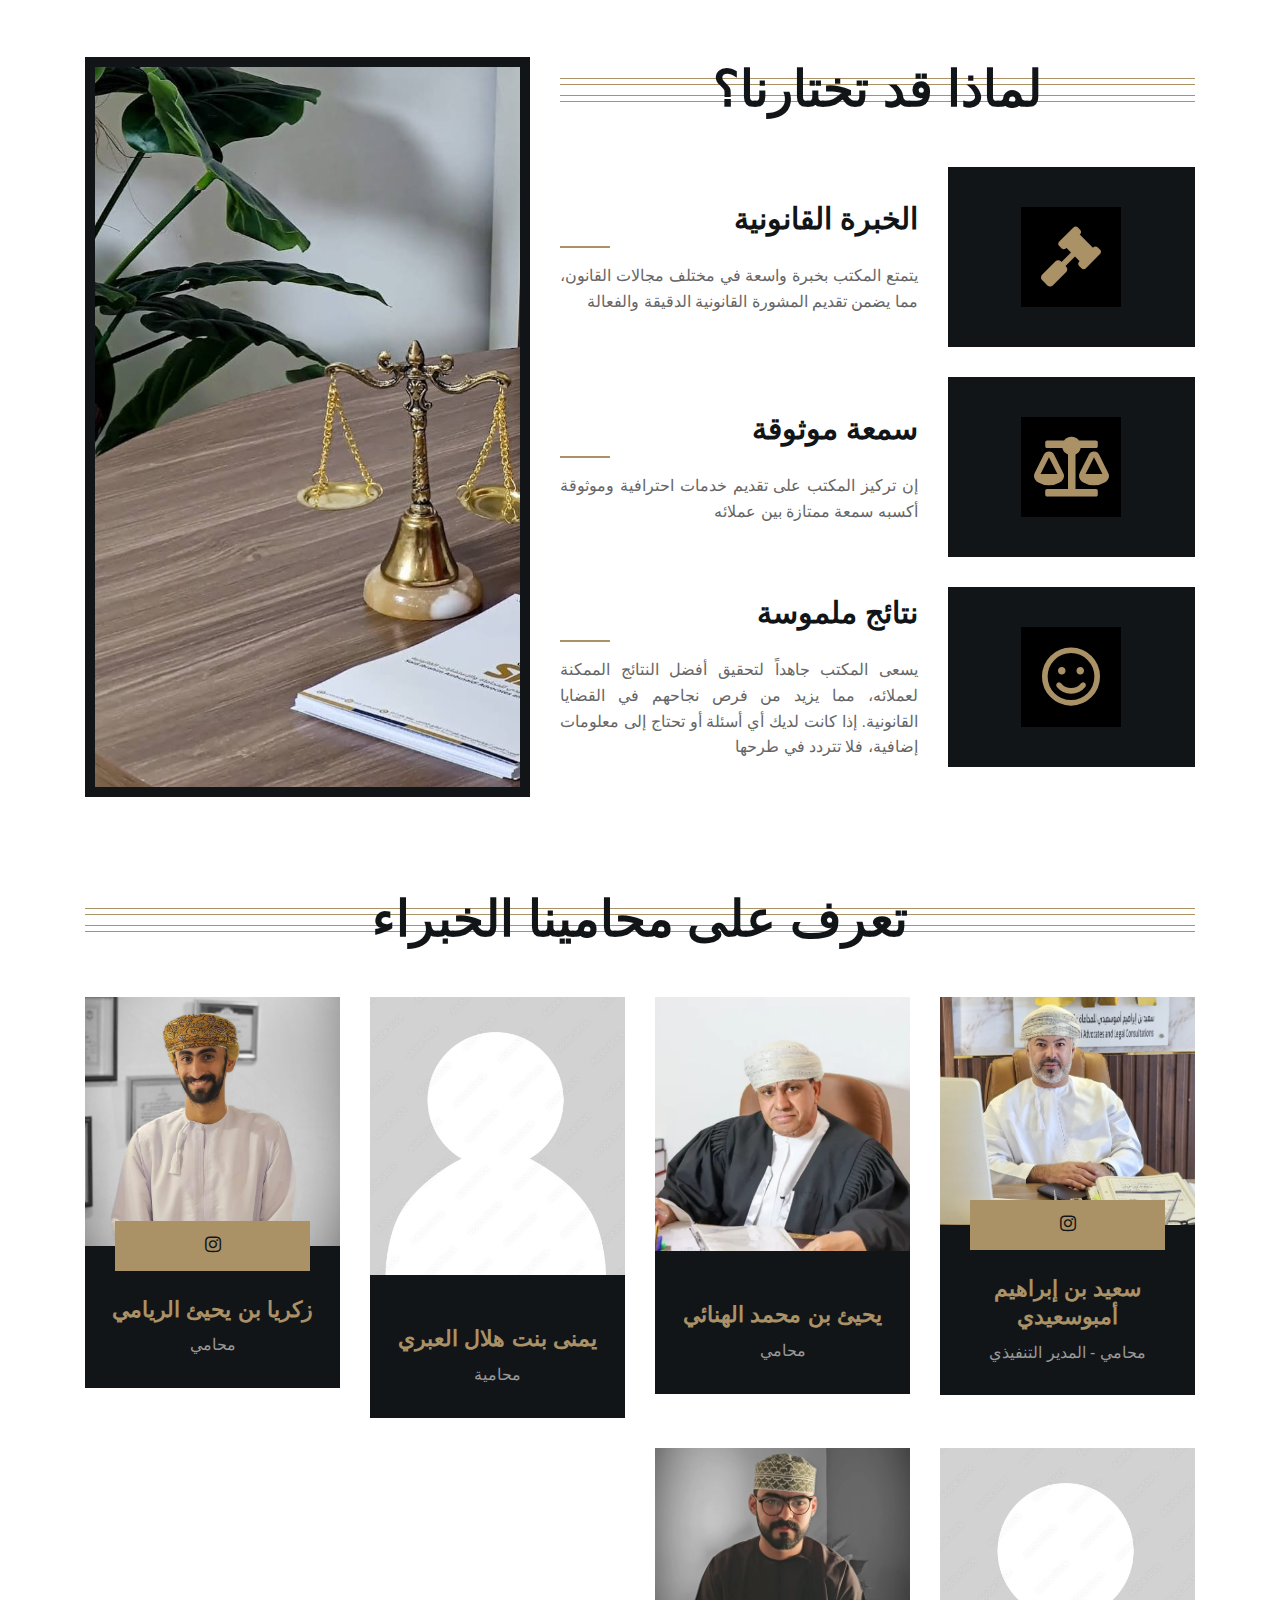
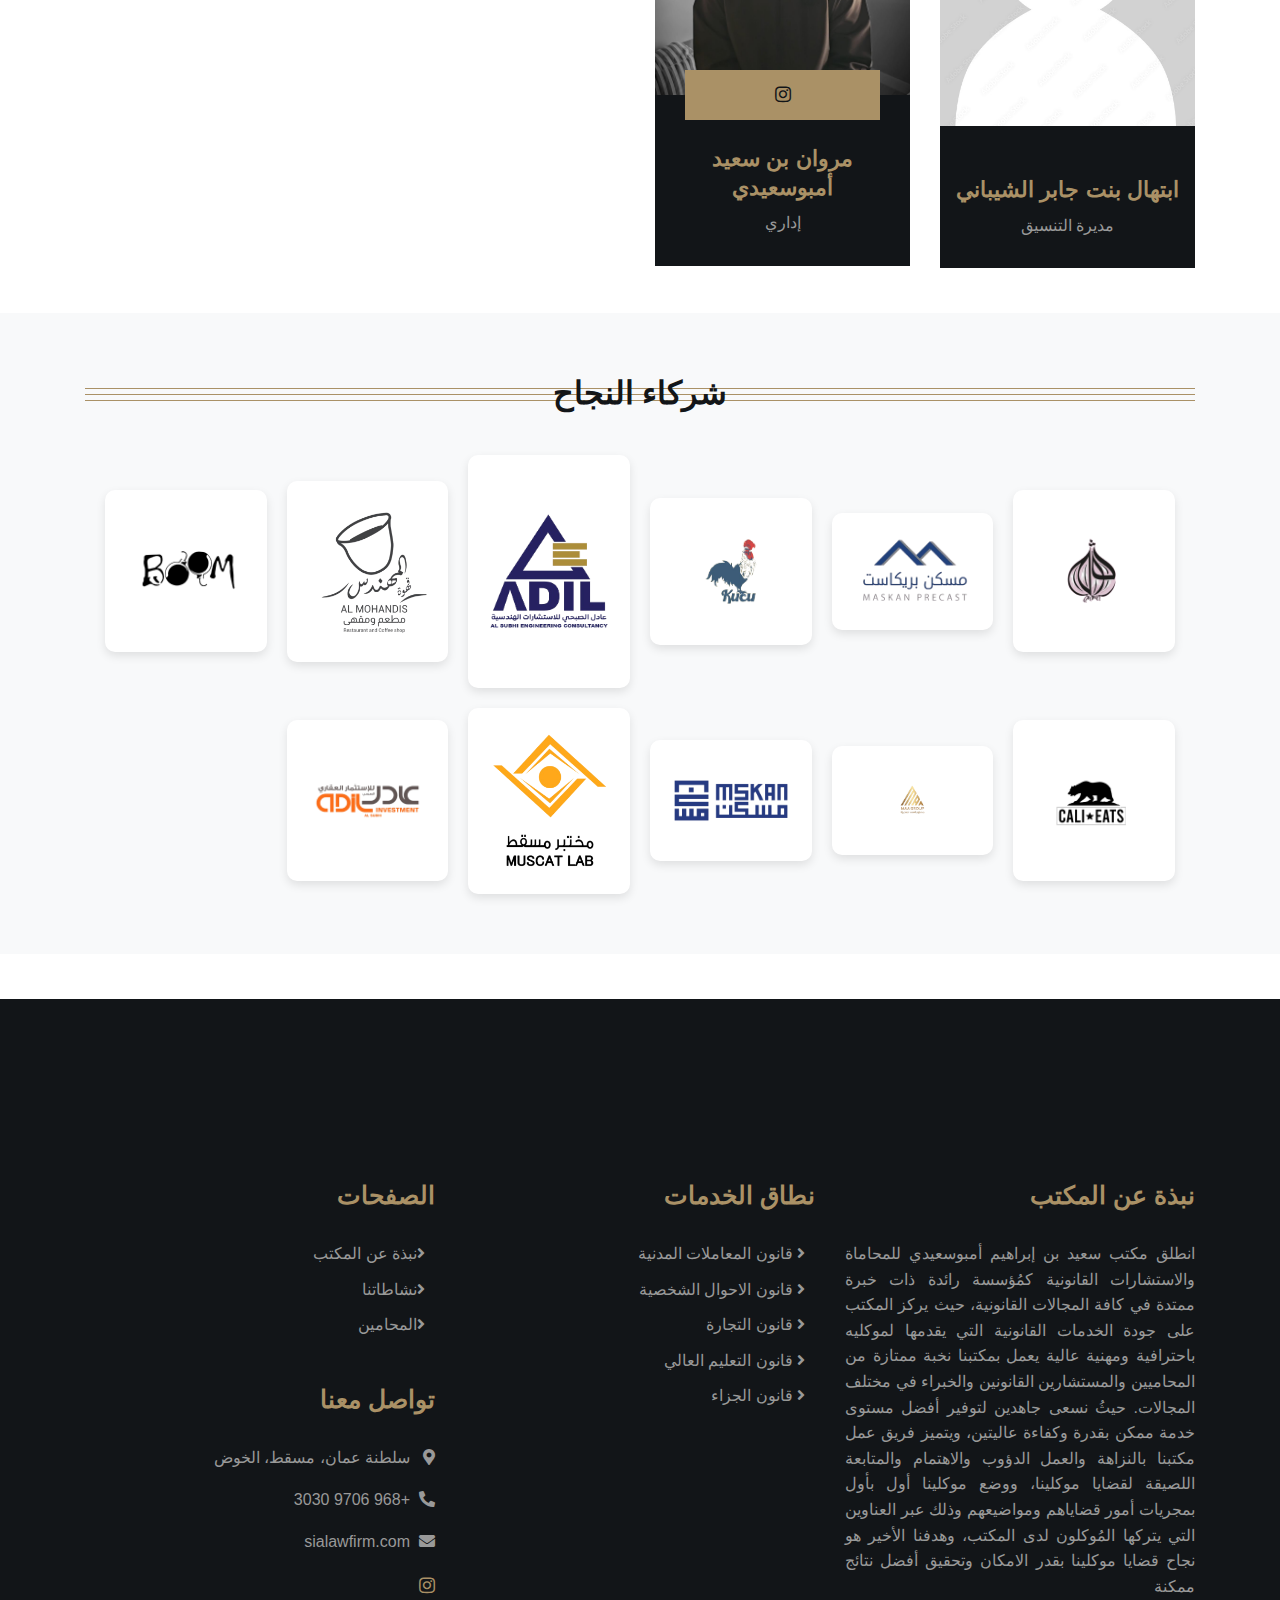
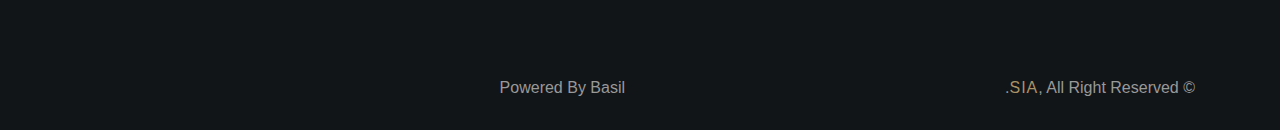
==== commit 52155c6b: "Update index.html" ====
--- a/index.html
+++ b/index.html
@@ -524,7 +524,7 @@
             
                             <div class="footer-contact">
                                 <h2>تواصل معنا</h2>
-                                <p><i class="fas fa-map-marker-alt"></i> سلطنة عمان، مسقط، الخوض </p>
+                                <p><i class="fas fa-map-marker-alt"></i>سلطنة عمان، مسقط، الخوض </p>
                              <p><i class="fa fa-phone-alt"></i>+968 9706 3030</p>
                                 <p><i class="fa fa-envelope"></i>sialawfirm.com</p>
                                 <div class="footer-social">
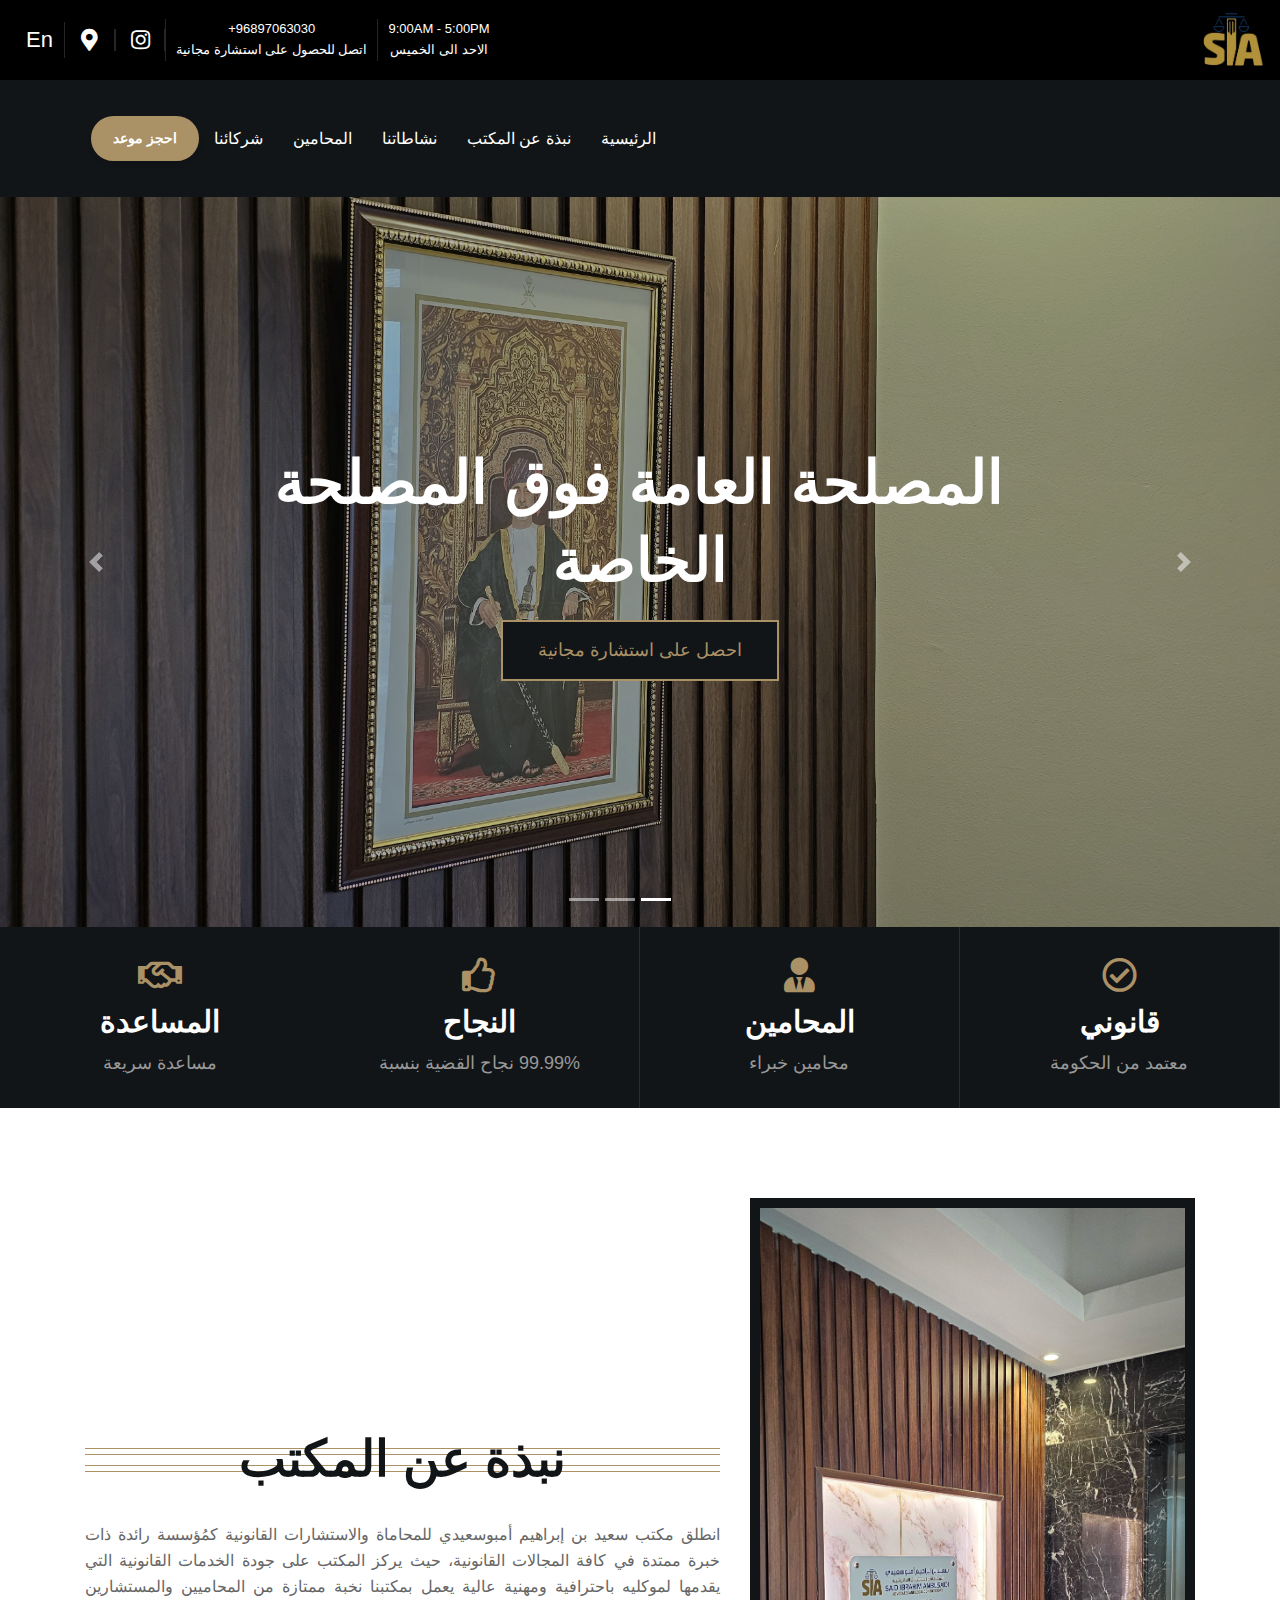
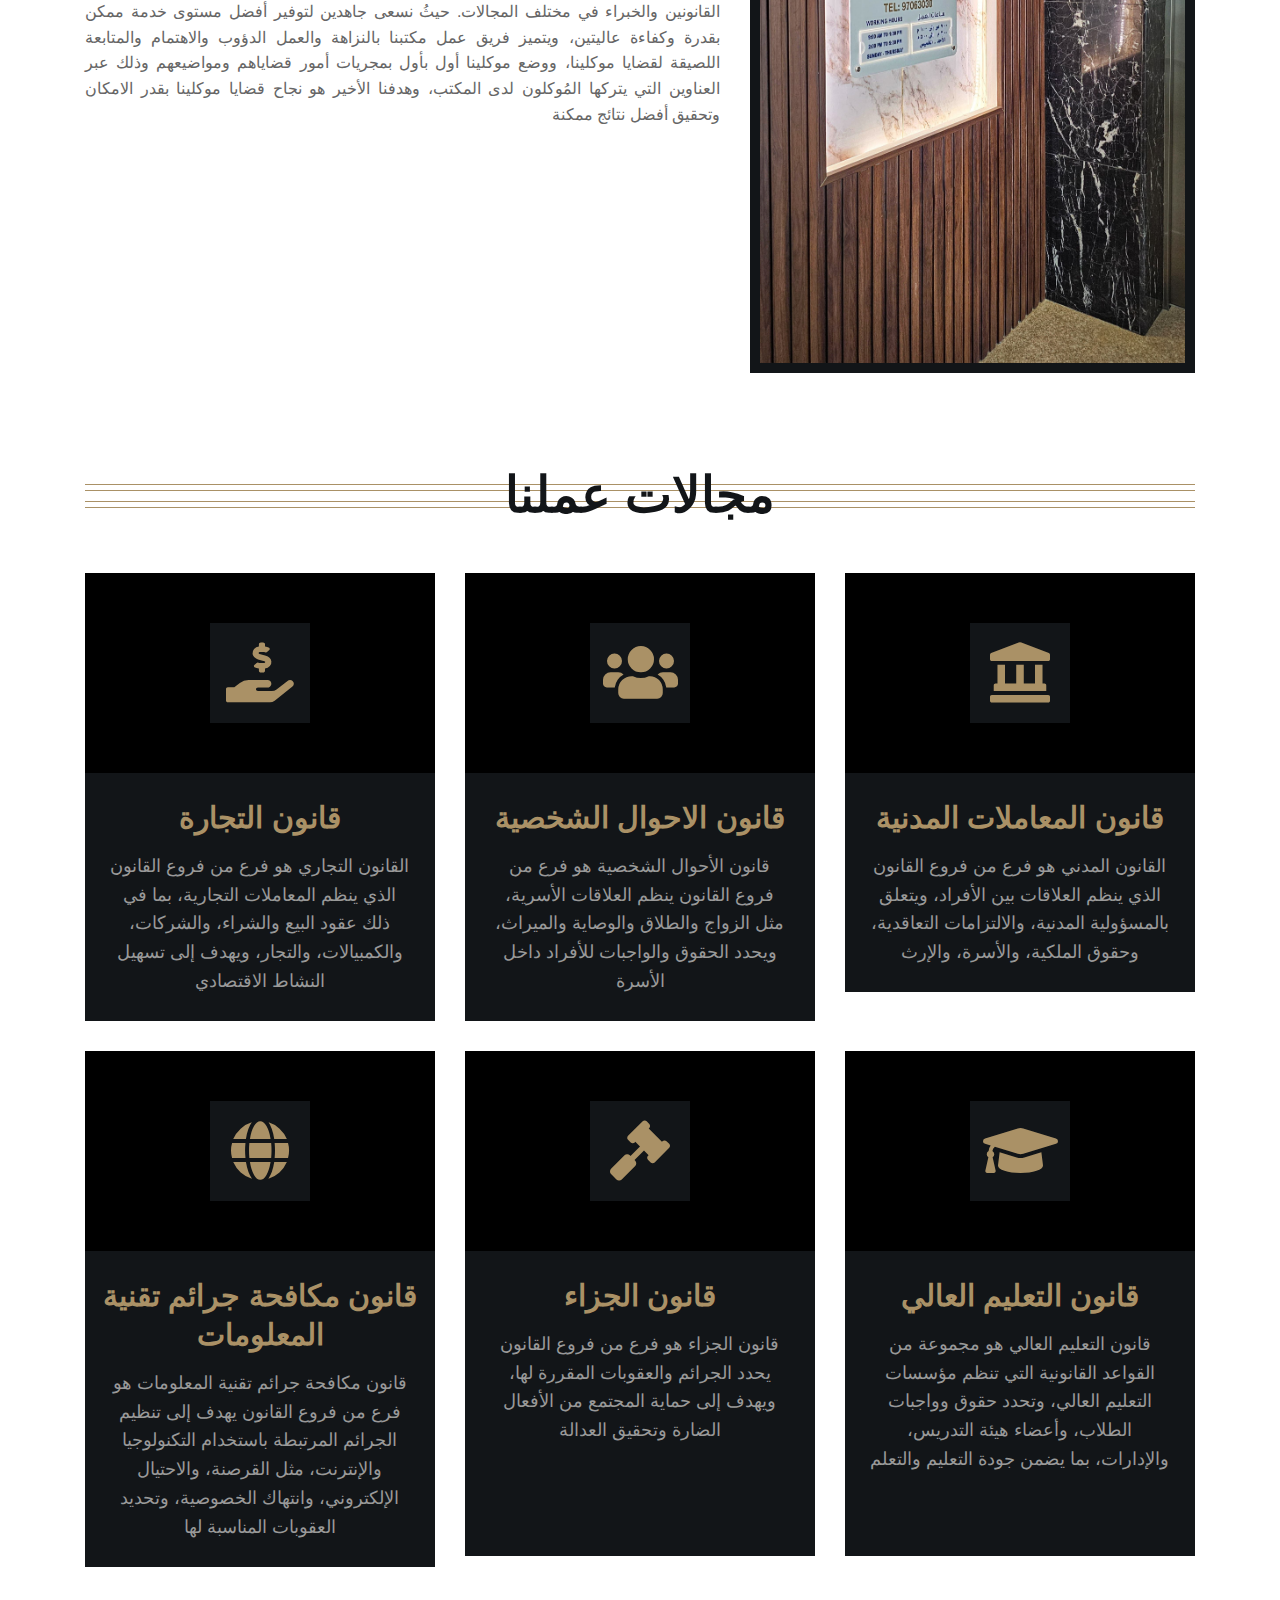
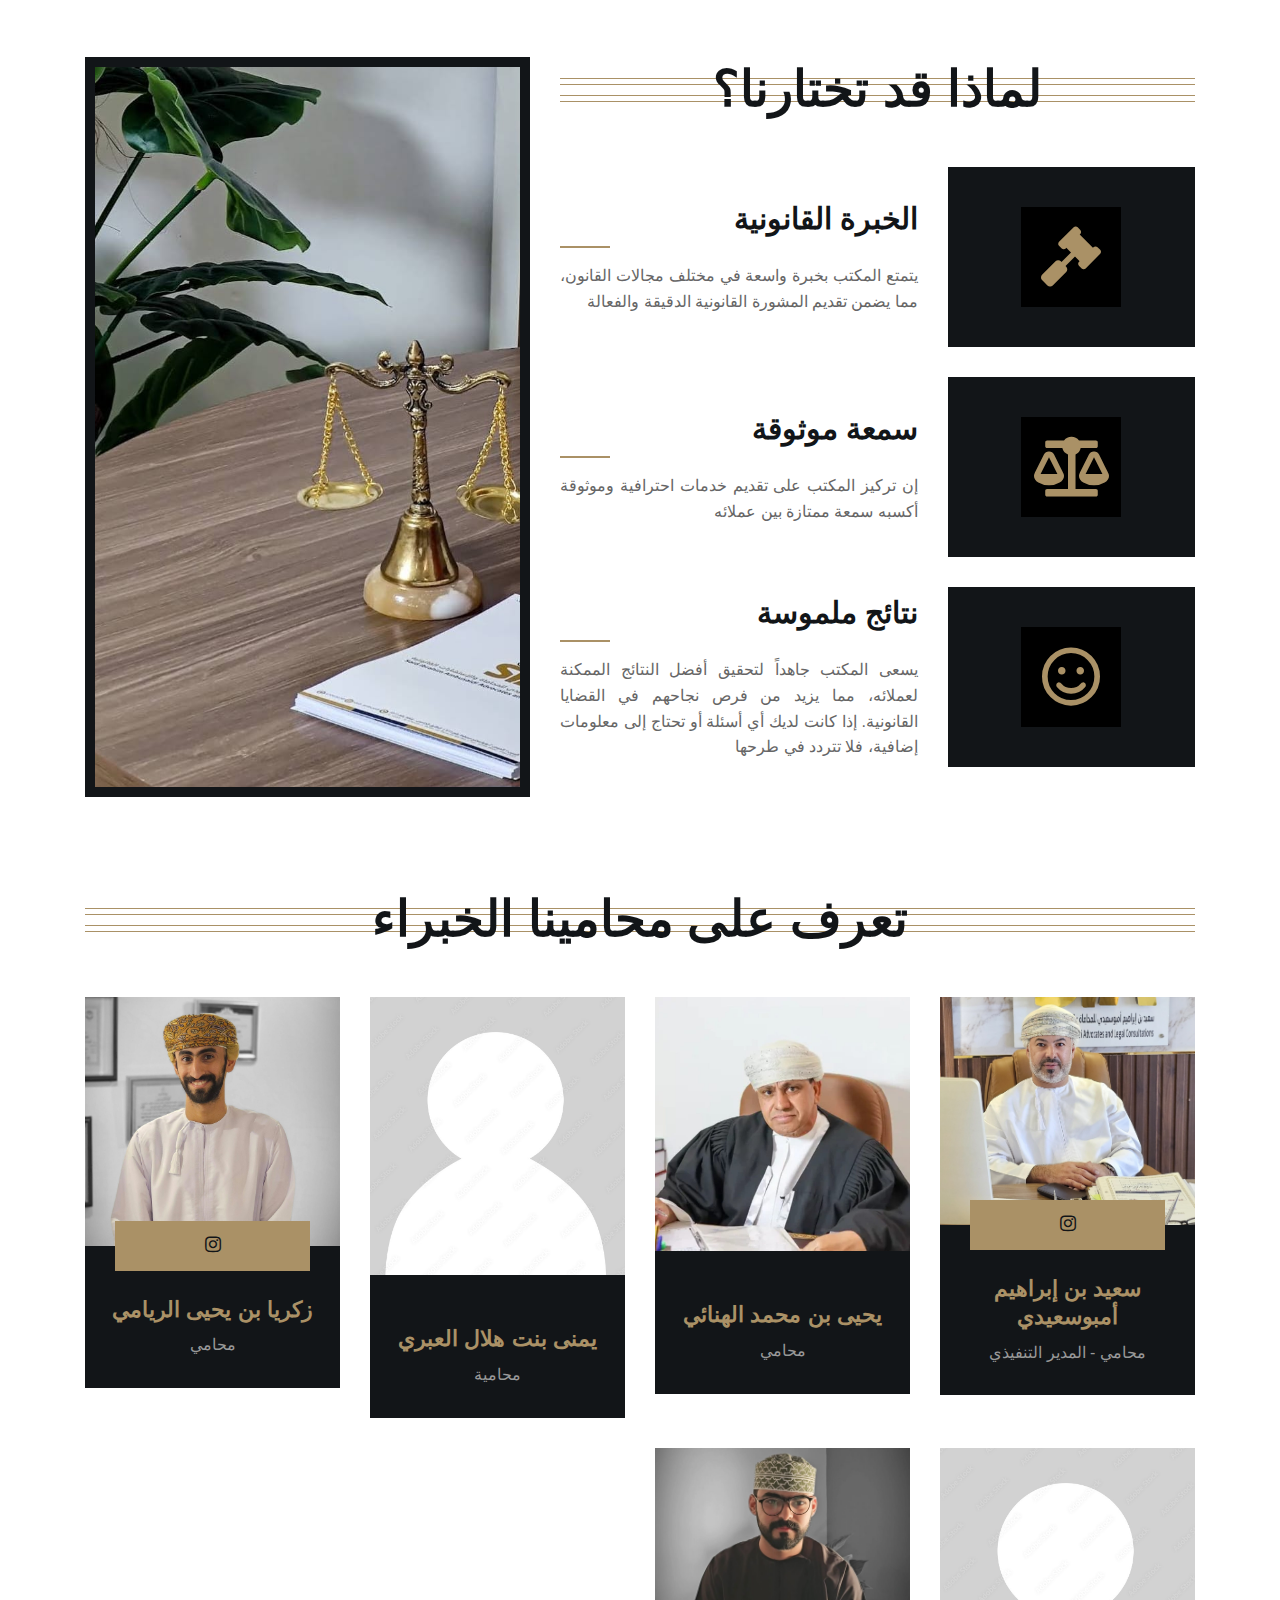
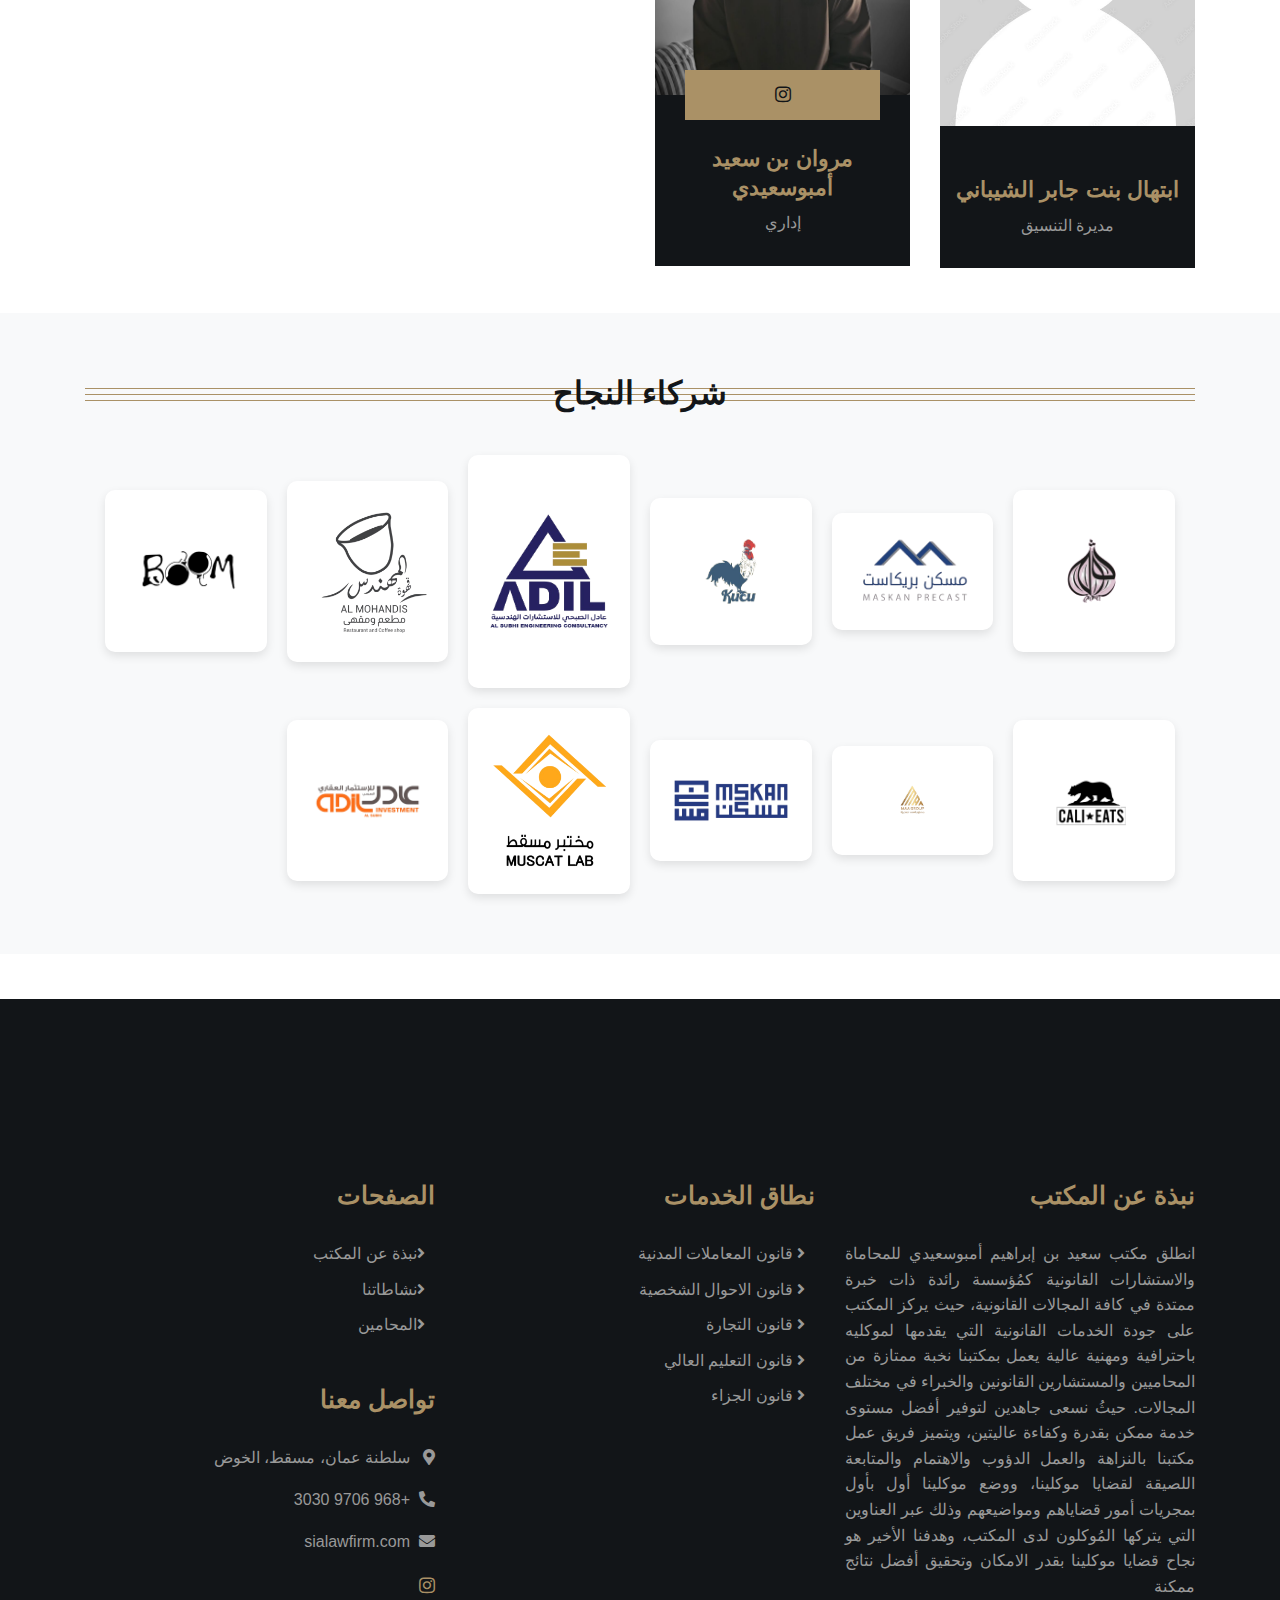
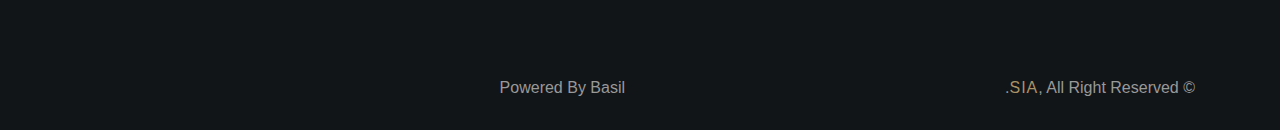
==== commit c476aaa7: "Update index.html" ====
--- a/index.html
+++ b/index.html
@@ -103,7 +103,7 @@
                 </ol>
                 <div class="carousel-inner">
                     <div class="carousel-item active">
-                        <img src="img/image1.jpg" alt="Image1">
+                        <img src="img/image2.jpg" alt="Image2">
                         <div class="carousel-caption">
                             <h1 class="animated fadeInLeft"></h1>
                             <a class="btn animated fadeInUp" href="https://wa.me/96897063030" target="_blank">احصل على استشارة مجانية</a>
@@ -111,7 +111,7 @@
                     </div>
 
                     <div class="carousel-item">
-                        <img src="img/image2.jpg" alt="Image2">
+                        <img src="img/image1.jpg" alt="Image1">
                         <div class="carousel-caption">
                             <h1 class="animated fadeInLeft"></h1>
                             <a class="btn animated fadeInUp" href="https://wa.me/96897063030" target="_blank">احصل على استشارة مجانية</a>
@@ -371,7 +371,7 @@
                                     <img src="img/yahya.jpg" alt="Team Image" >
                                 </div>
                                 <div class="team-text">
-                                    <h2>يحيئ بن محمد الهنائي</h2>
+                                    <h2>يحيى بن محمد الهنائي</h2>
                                     <p>محامي</p>
                                     
                                 </div>
@@ -396,7 +396,7 @@
                                     <img src="img/zakariya.jpeg" alt="Zakaria Image" >
                                 </div>
                                 <div class="team-text">
-                                    <h2>زكريا بن يحيئ الريامي</h2>
+                                    <h2>زكريا بن يحيى الريامي</h2>
                                     <p>محامي</p>
                                     <div class="team-social">
                                         <a href="https://www.instagram.com/llzak7/" target="_blank"><i class="fab fa-instagram"></i></a>
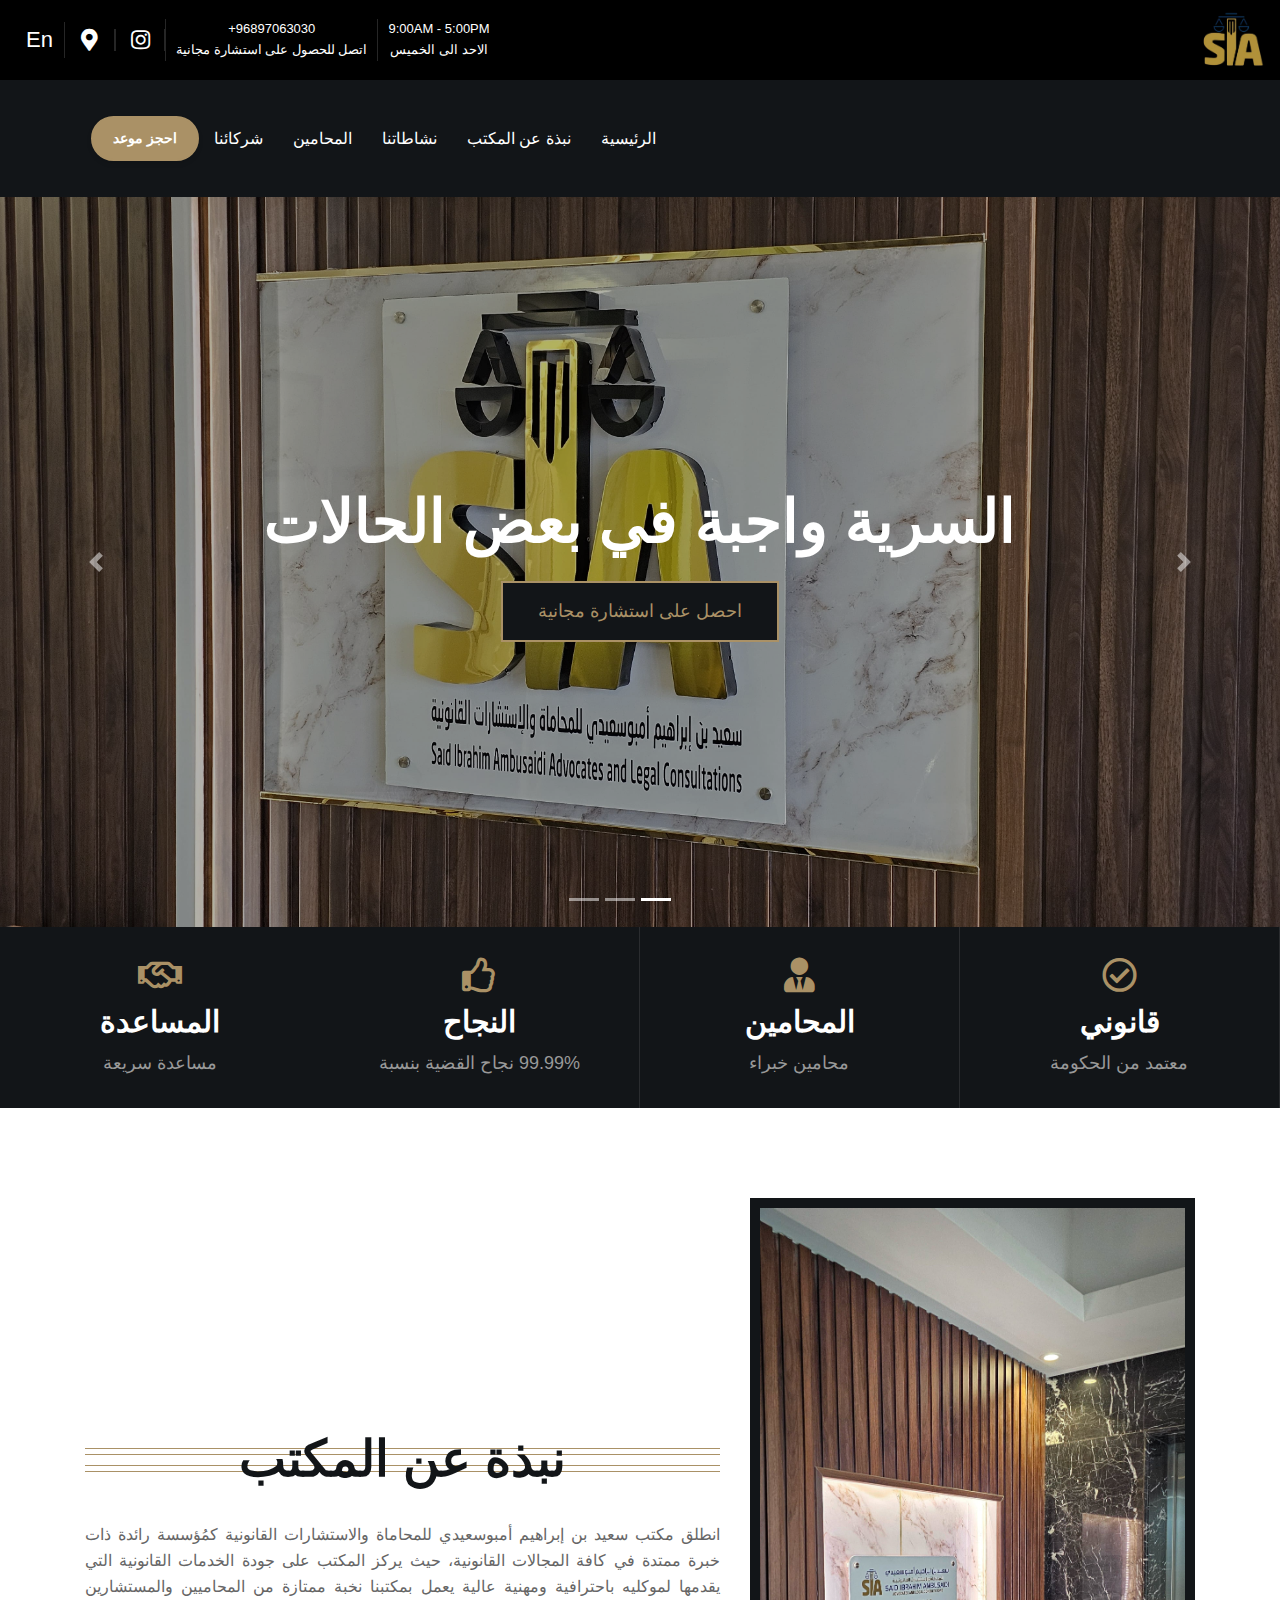
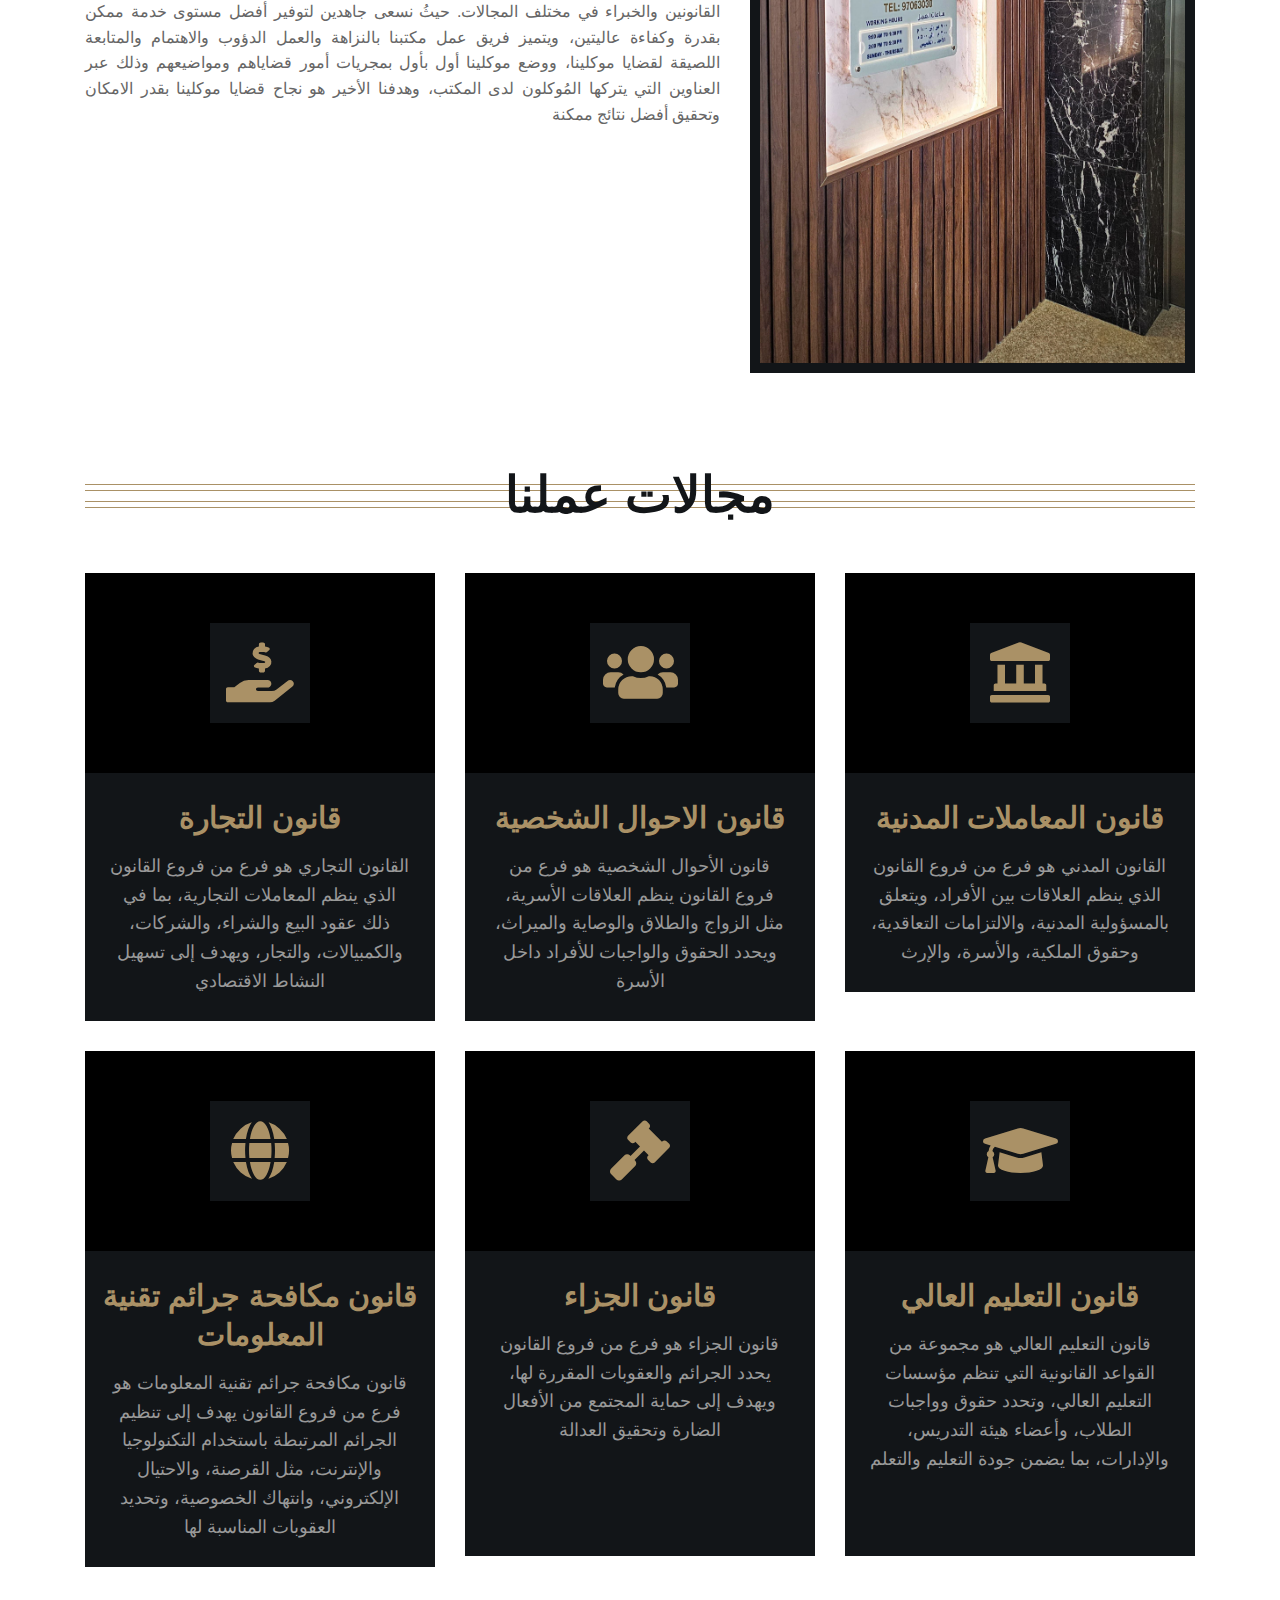
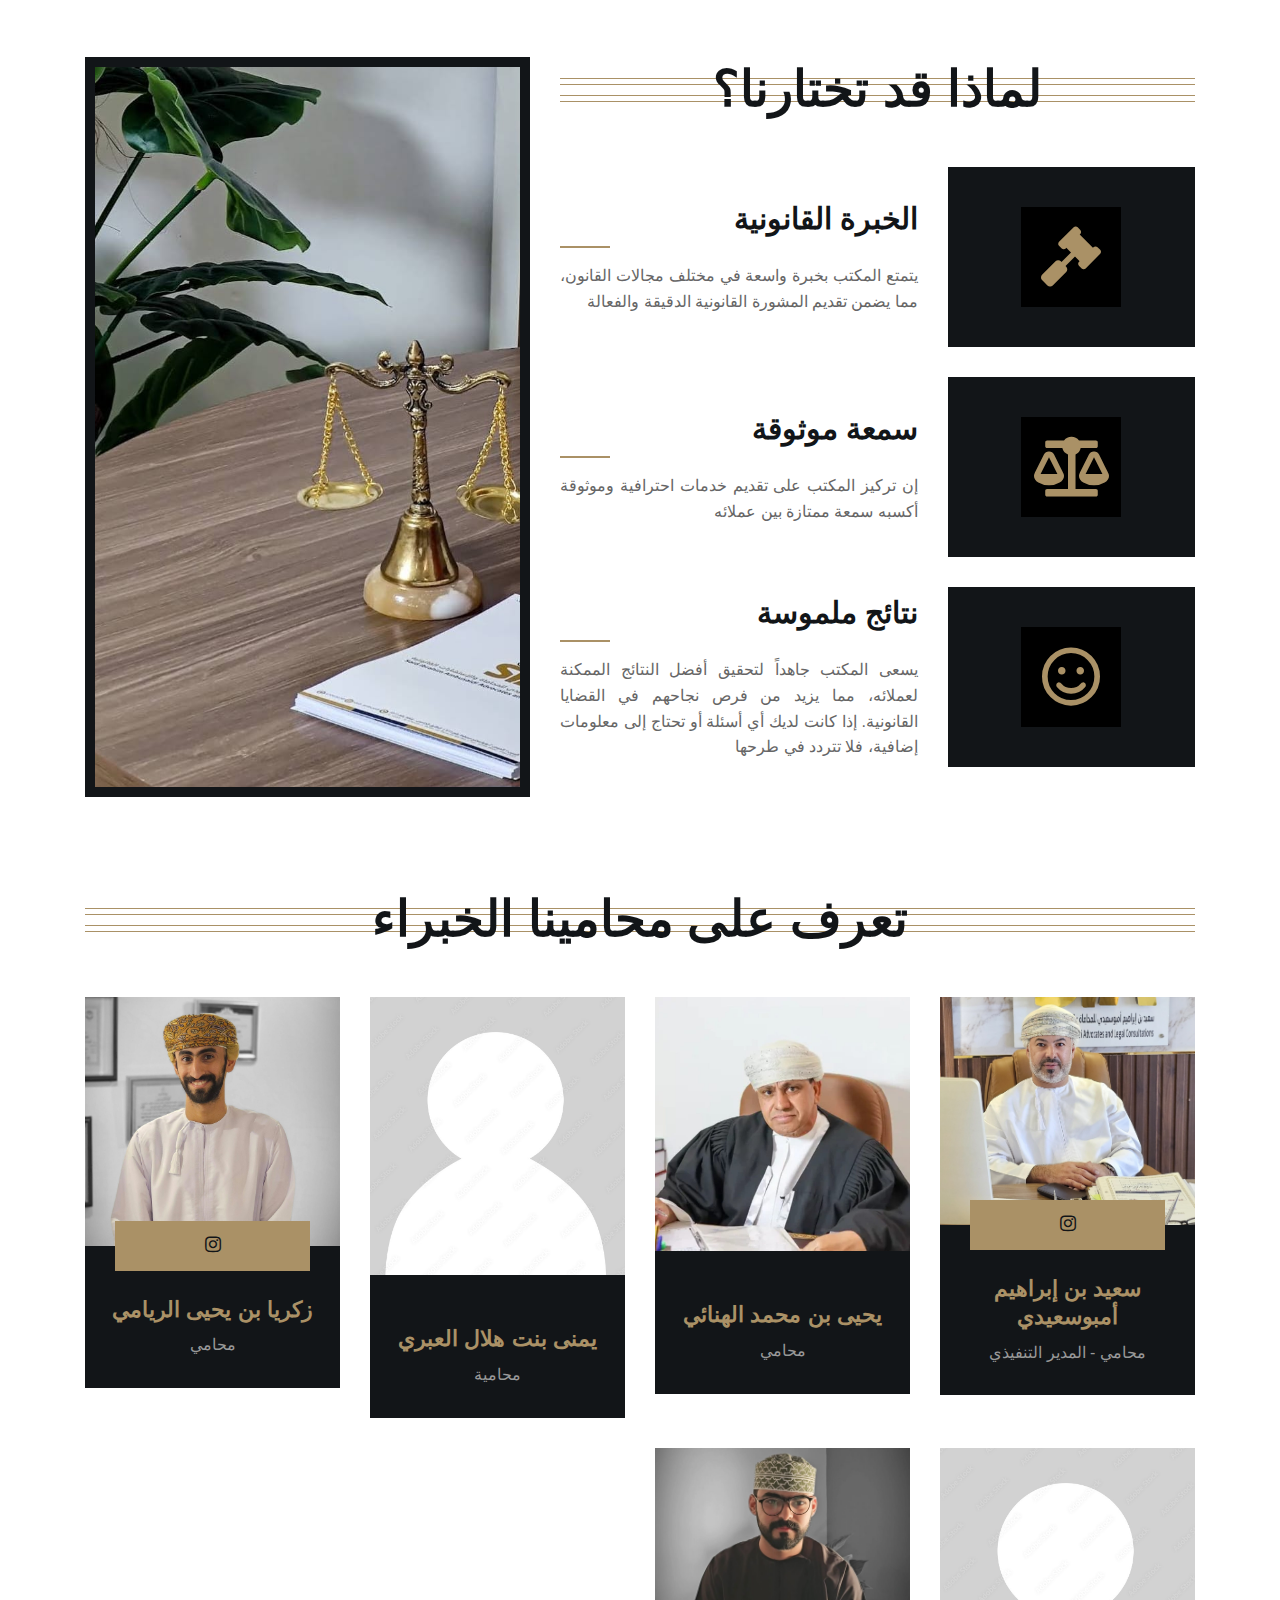
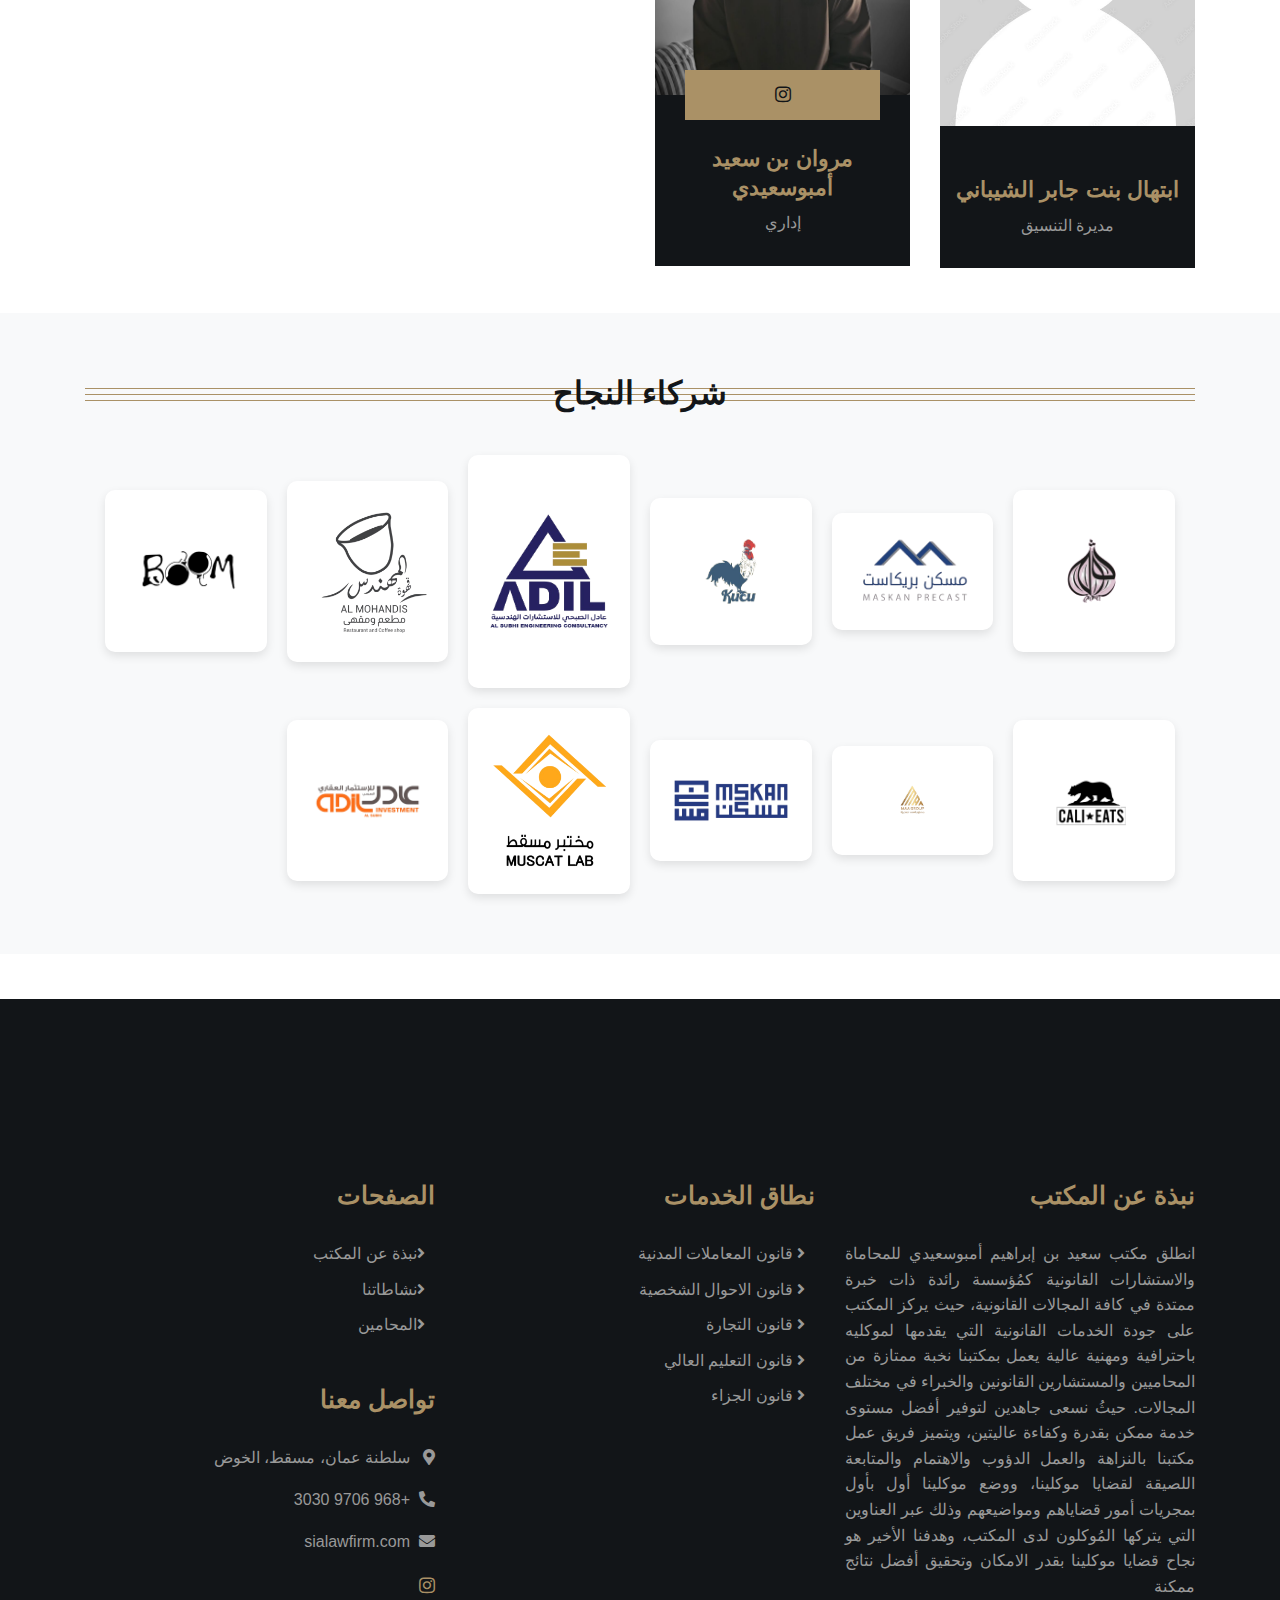
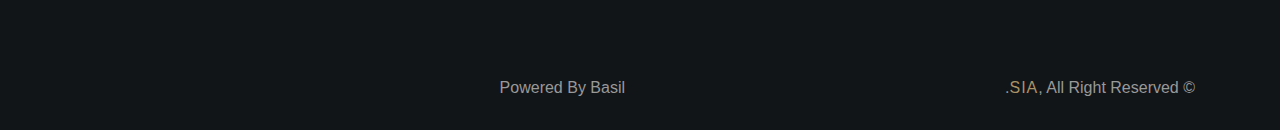
==== commit 2414db2d: "Update index.html" ====
--- a/index.html
+++ b/index.html
@@ -103,7 +103,7 @@
                 </ol>
                 <div class="carousel-inner">
                     <div class="carousel-item active">
-                        <img src="img/image2.jpg" alt="Image2">
+                        <img src="img/image3.jpg" alt="Image2">
                         <div class="carousel-caption">
                             <h1 class="animated fadeInLeft"></h1>
                             <a class="btn animated fadeInUp" href="https://wa.me/96897063030" target="_blank">احصل على استشارة مجانية</a>
@@ -119,7 +119,7 @@
                     </div>
 
                     <div class="carousel-item">
-                        <img src="img/image3.jpg" alt="Image3">
+                        <img src="img/image2.jpg" alt="Image3">
                         <div class="carousel-caption">
                             <h1 class="animated fadeInLeft"></h1>
                             <a class="btn animated fadeInUp" href="https://wa.me/96897063030" target="_blank">احصل على استشارة مجانية</a>
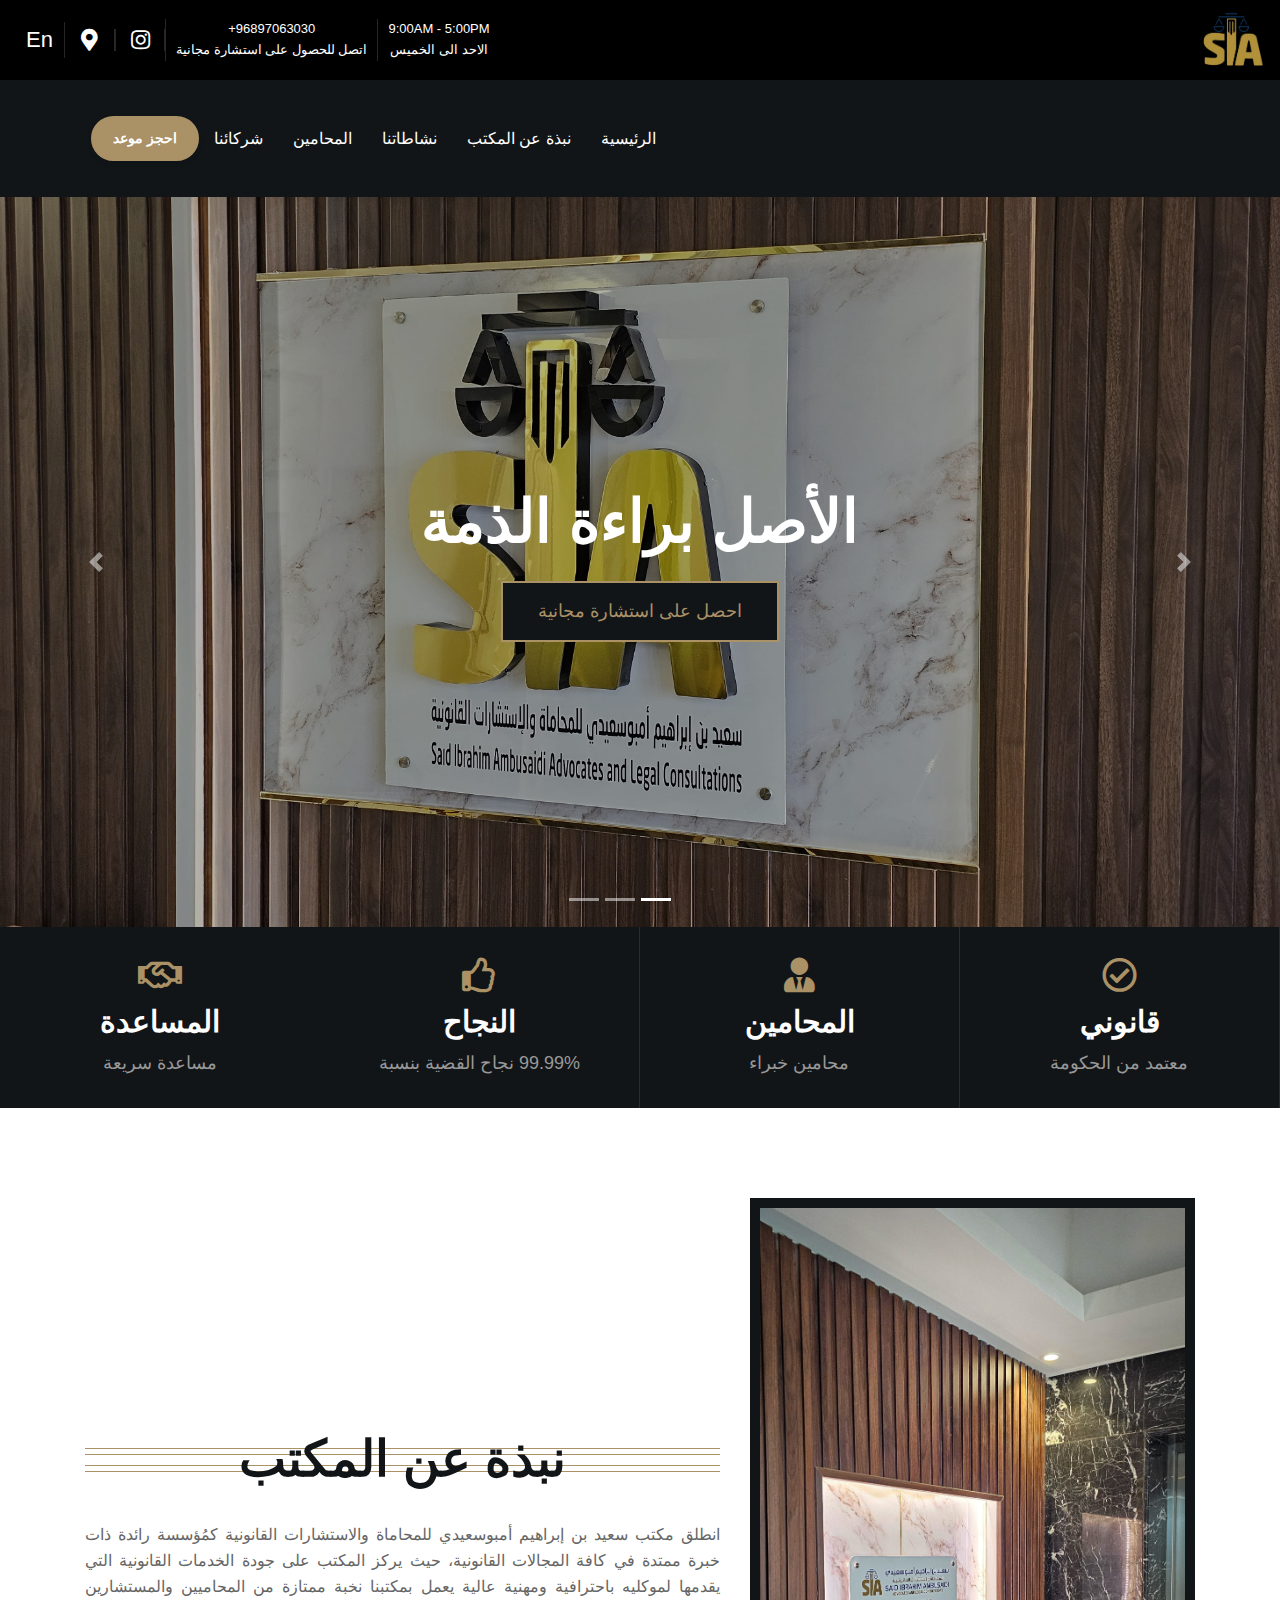
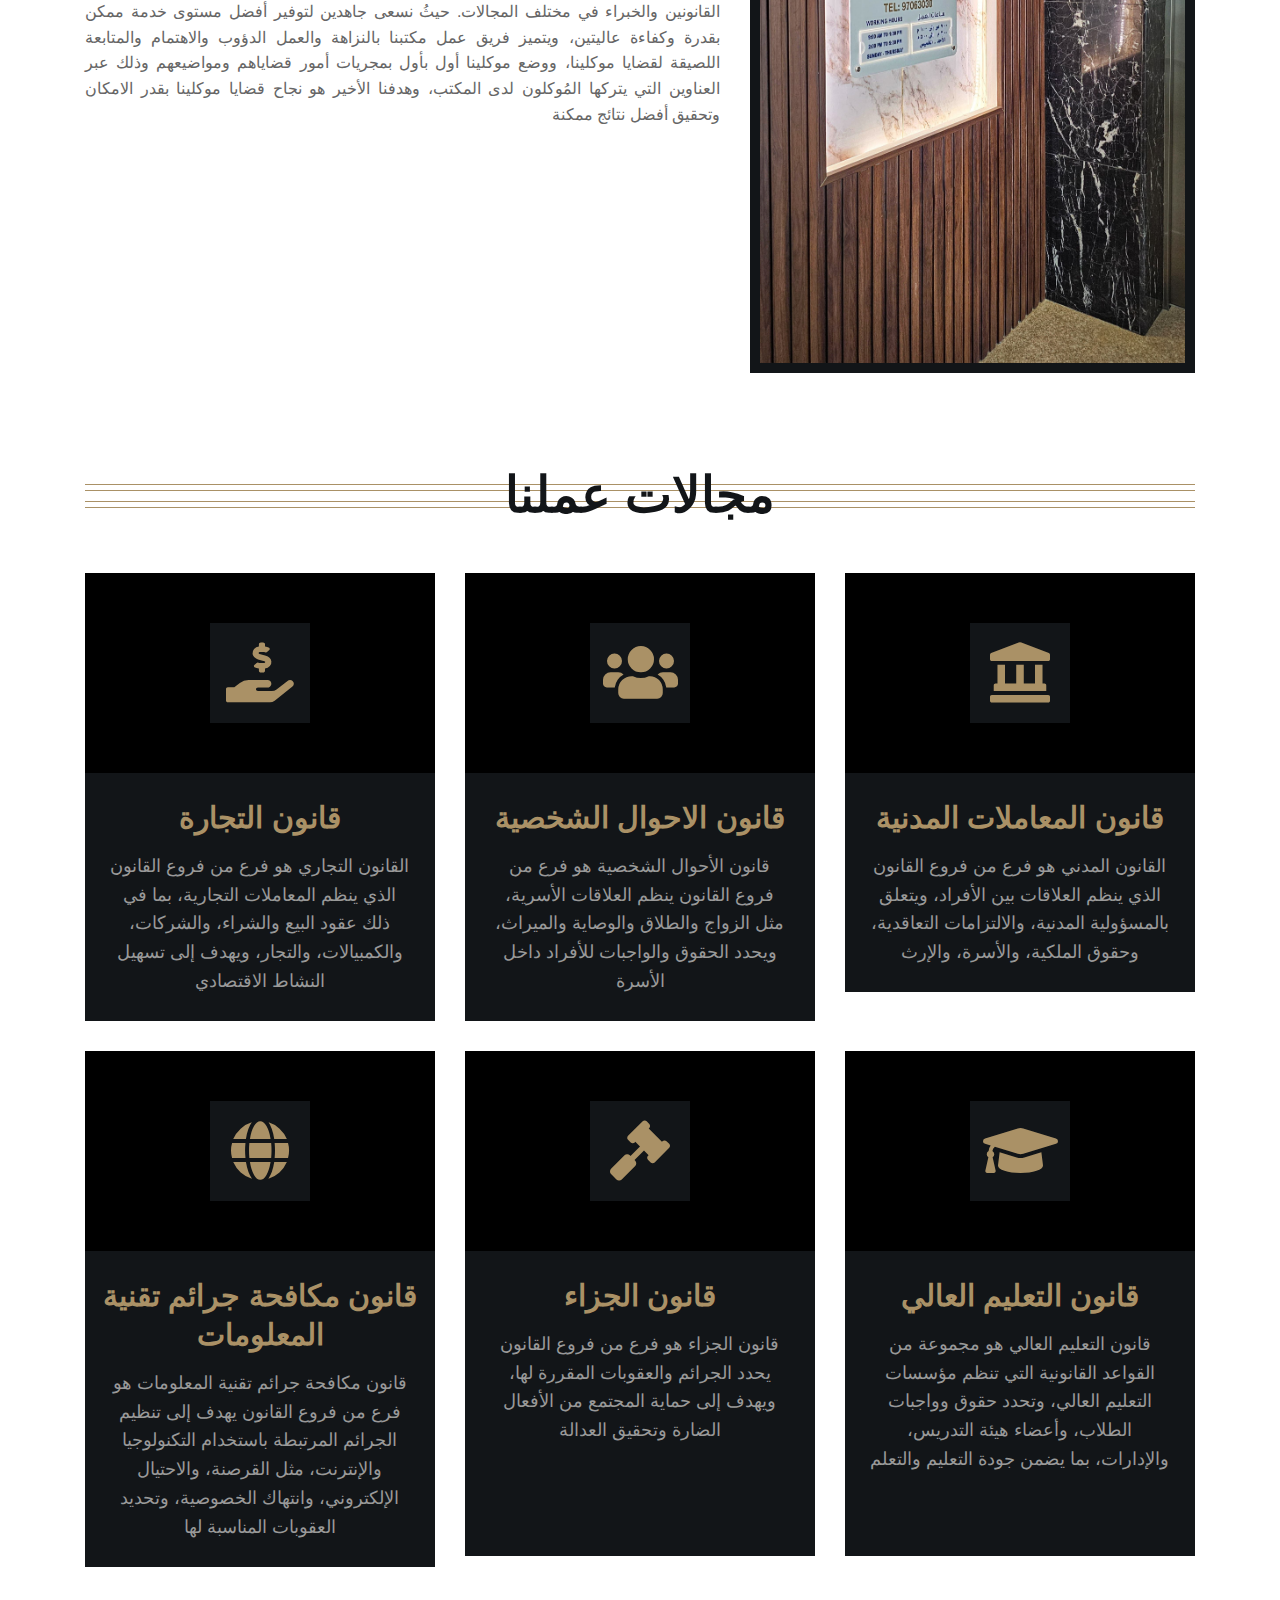
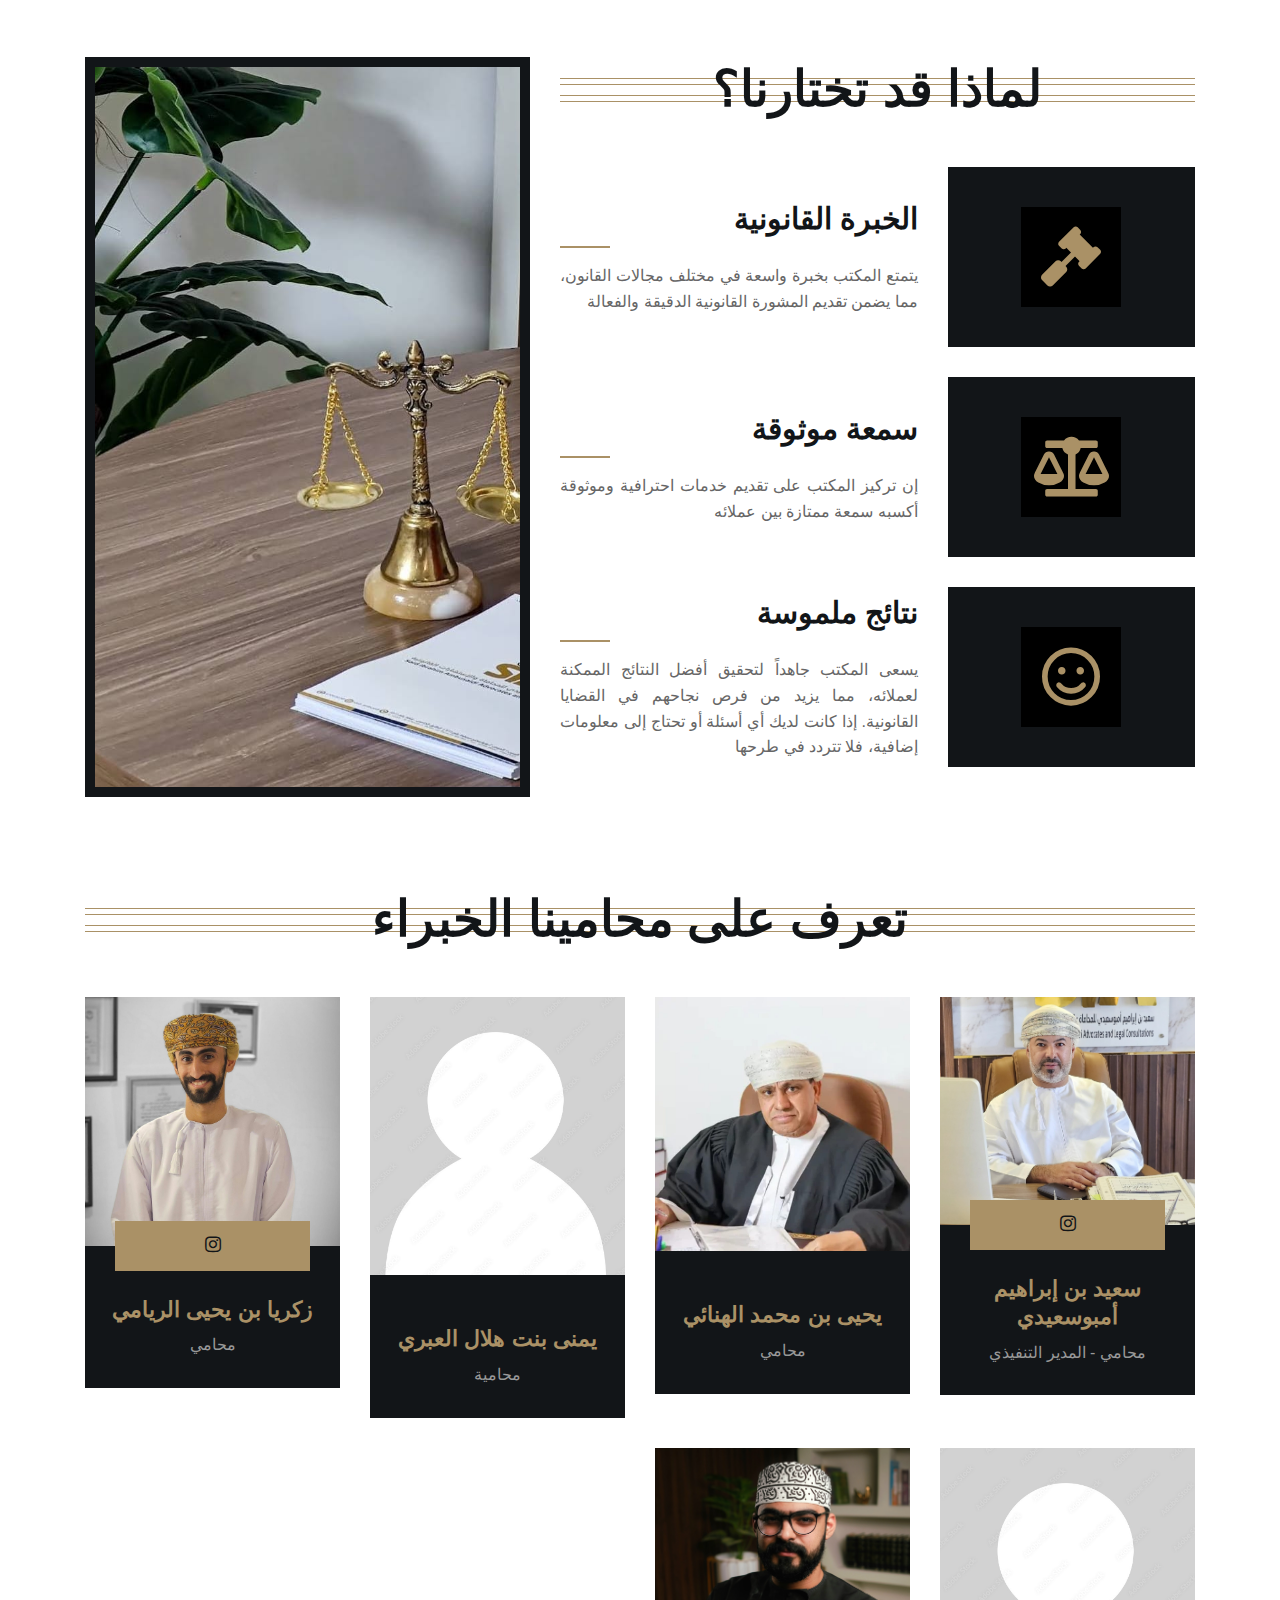
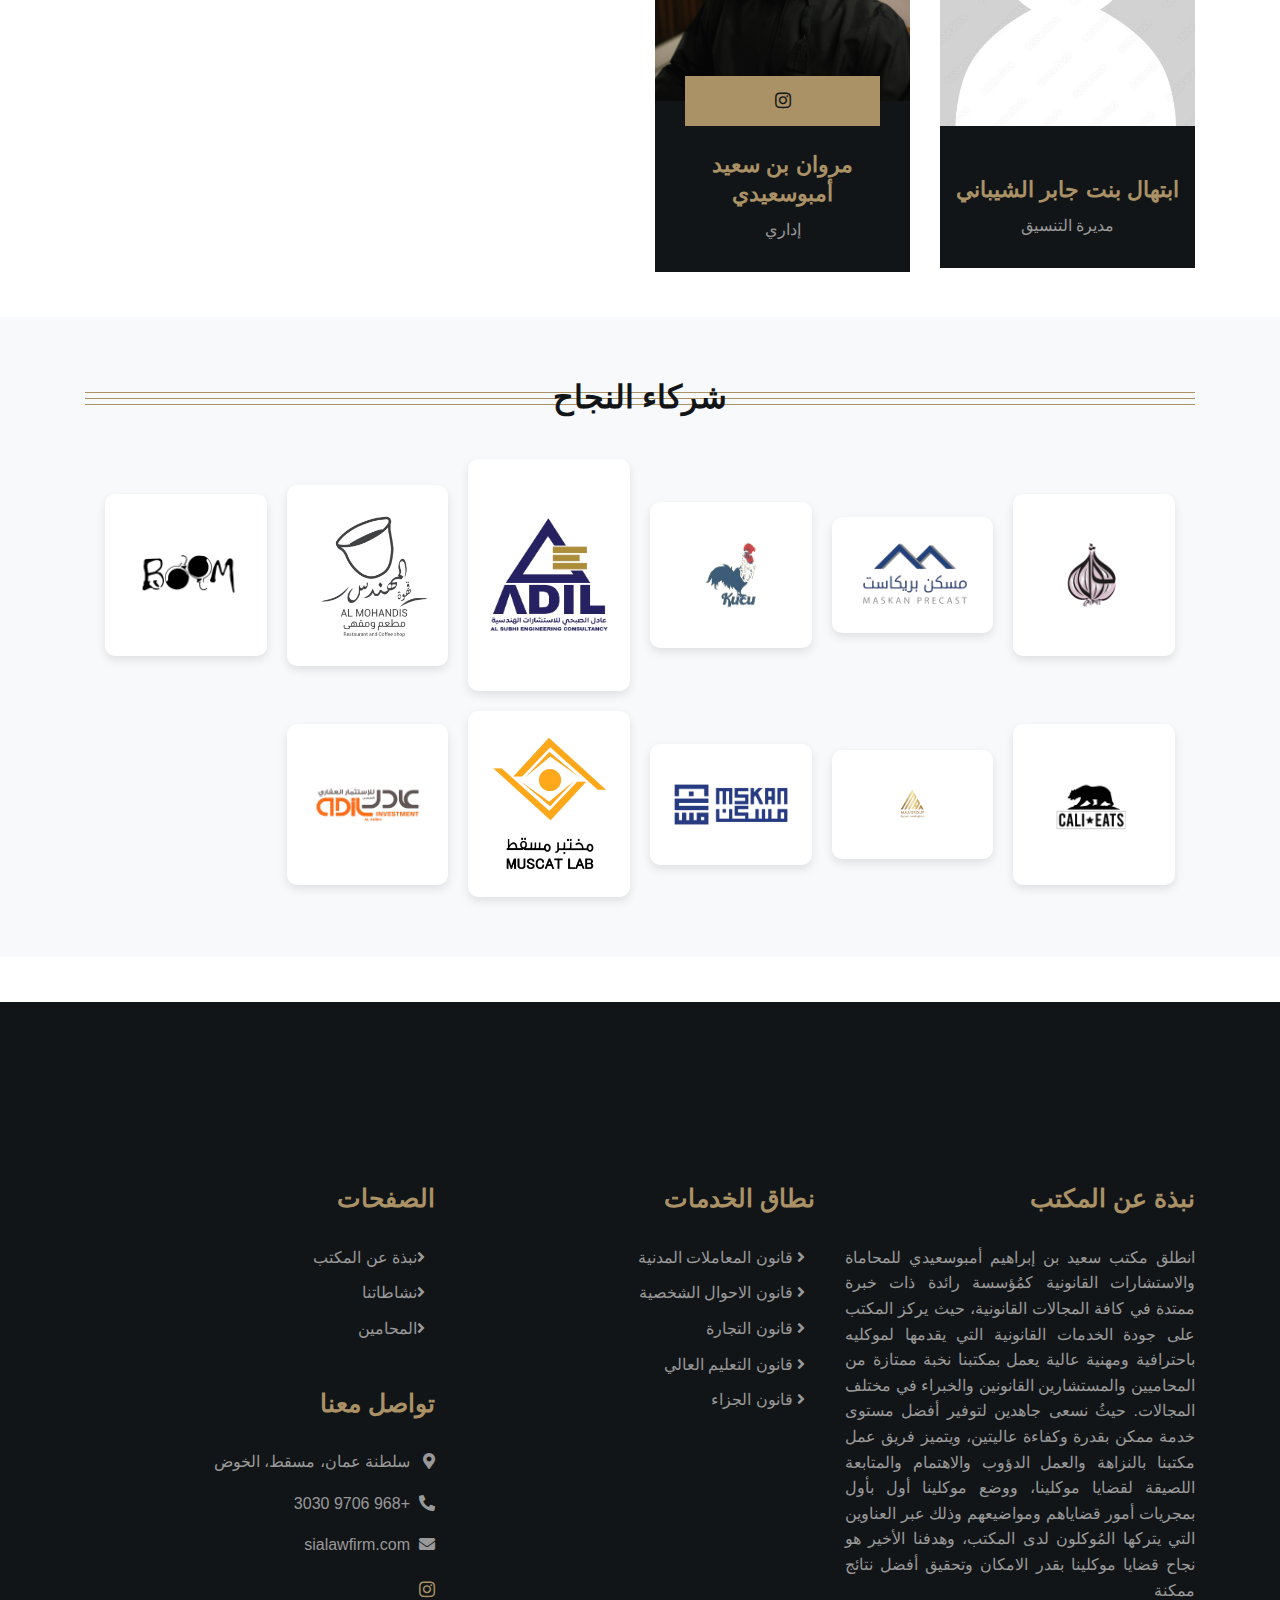
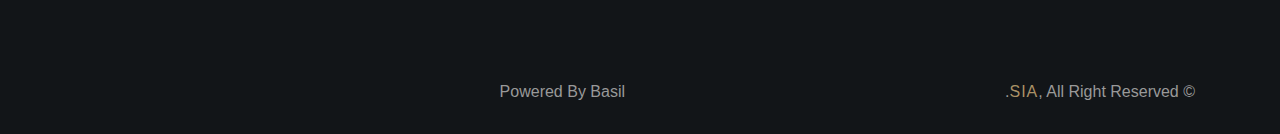
==== commit 68e04525: "Update index.html" ====
--- a/index.html
+++ b/index.html
@@ -421,7 +421,7 @@
                         <div class="col-lg-3 col-md-6">
                             <div class="team-item">
                                 <div class="team-img">
-                                    <img src="img/marwan.jpeg" alt="Marwan Image" >
+                                    <img src="img/marwan2.jpg" alt="Marwan Image" >
                                 </div>
                                 <div class="team-text">
                                     <h2>مروان بن سعيد أمبوسعيدي</h2>
